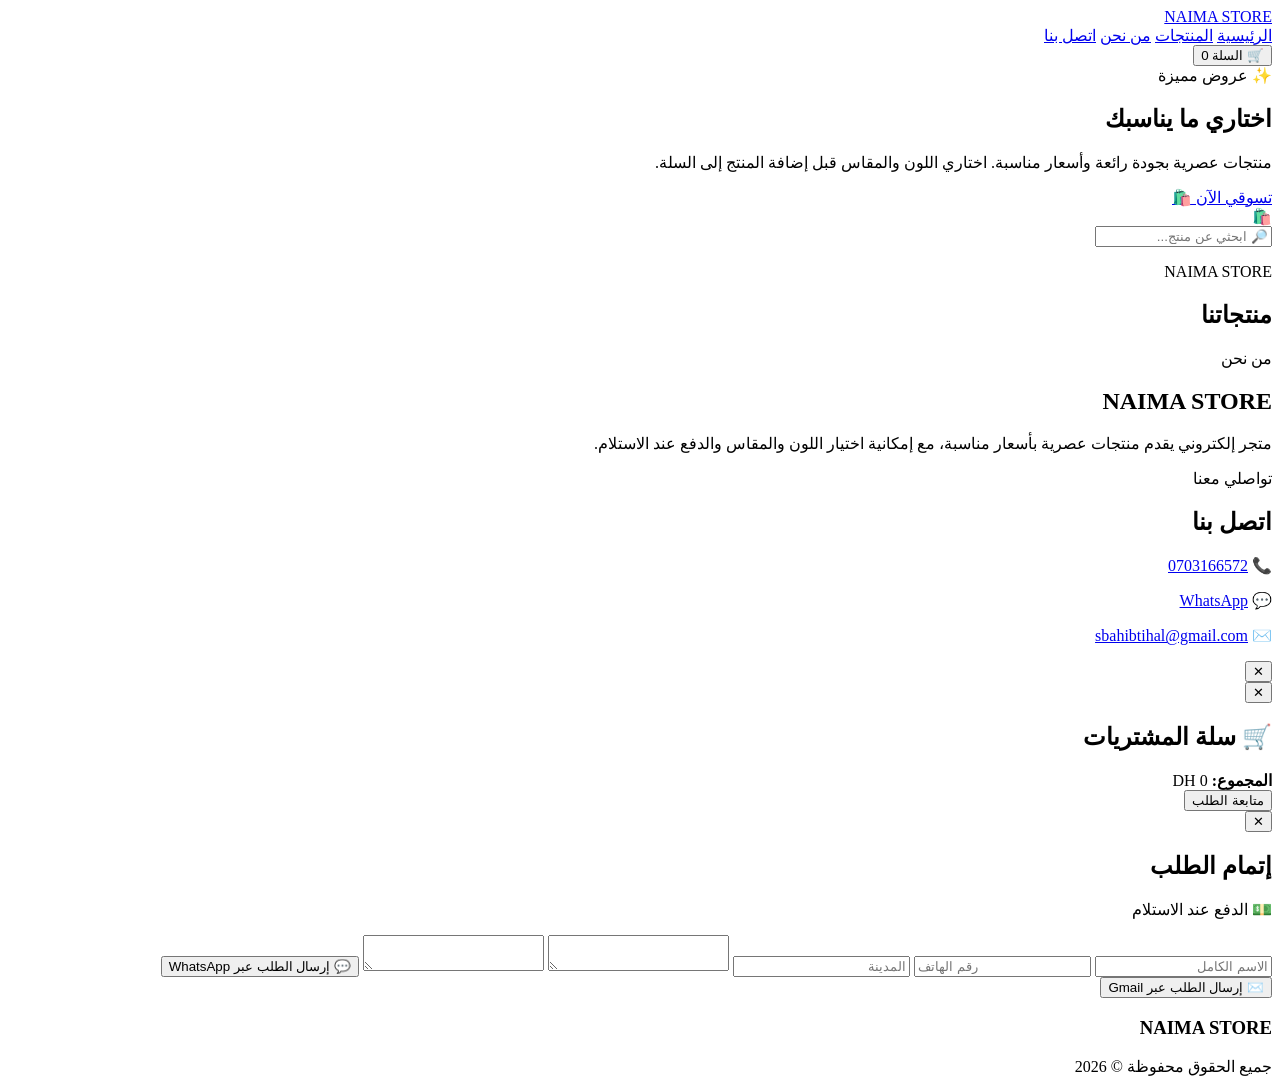
==== store/e-commerce/index.html @ 6ee85f2c "Update index.html" ====
<!DOCTYPE html>
<html lang="ar" dir="rtl">

<head>
    <meta charset="UTF-8">
    <meta name="viewport" content="width=device-width, initial-scale=1.0">

    <title>NAIMA STORE</title>

    <link rel="stylesheet" href="style.css">
</head>

<body>

<header class="header">

    <div class="container header-inner">

        <a href="#" class="logo">
            NAIMA STORE
        </a>

        <nav>
            <a href="#home">الرئيسية</a>
            <a href="#products-section">المنتجات</a>
            <a href="#about">من نحن</a>
            <a href="#contact">اتصل بنا</a>
        </nav>

        <div class="header-actions">

            <button id="cart-button" class="cart-button">
                🛒 السلة
                <span id="cart-count">0</span>
            </button>

        </div>

    </div>

</header>


<section id="home" class="hero">

    <div class="container hero-content">

        <div>

            <span class="hero-badge">
                ✨ عروض مميزة
            </span>

            <h1>
                اختاري ما يناسبك
            </h1>

            <p>
                منتجات عصرية بجودة رائعة وأسعار مناسبة.
                اختاري اللون والمقاس قبل إضافة المنتج إلى السلة.
            </p>

            <a href="#products-section" class="hero-button">
                تسوقي الآن 🛍️
            </a>

        </div>

        <div class="hero-icon">
            🛍️
        </div>

    </div>

</section>


<section class="search-section">

    <div class="container">

        <input
            type="search"
            id="search-input"
            placeholder="🔎 ابحثي عن منتج..."
        >

    </div>

</section>


<section id="products-section" class="products-section">

    <div class="container">

        <div class="section-title">

            <p>NAIMA STORE</p>

            <h2>
                منتجاتنا
            </h2>

        </div>


        <div id="categories" class="categories"></div>


        <div
            id="products-grid"
            class="products-grid">
        </div>

    </div>

</section>


<section id="about" class="about">

    <div class="container">

        <div class="section-title">

            <p>من نحن</p>

            <h2>
                NAIMA STORE
            </h2>

        </div>

        <p class="about-text">

            متجر إلكتروني يقدم منتجات عصرية
            بأسعار مناسبة، مع إمكانية اختيار
            اللون والمقاس والدفع عند الاستلام.

        </p>

    </div>

</section>


<section id="contact" class="contact">

    <div class="container">

        <div class="section-title">

            <p>تواصلي معنا</p>

            <h2>
                اتصل بنا
            </h2>

        </div>

        <div class="contact-info">

            <p>
                📞
                <a href="tel:0703166572">
                    0703166572
                </a>
            </p>

            <p>
                💬
                <a
                    href="https://wa.me/212703166572"
                    target="_blank">
                    WhatsApp
                </a>
            </p>

            <p>
                ✉️
                <a
                    href="mailto:sbahibtihal@gmail.com">
                    sbahibtihal@gmail.com
                </a>
            </p>

        </div>

    </div>

</section>


<!-- =========================
     PRODUCT MODAL
========================= -->

<div id="product-modal" class="modal">

    <div class="modal-content product-modal-content">

        <button
            id="close-product"
            class="close-button">
            ✕
        </button>

        <div id="product-details"></div>

    </div>

</div>


<!-- =========================
     CART
========================= -->

<div id="cart" class="cart">

    <div class="cart-content">

        <button
            id="close-cart"
            class="close-cart">
            ✕
        </button>

        <h2>
            🛒 سلة المشتريات
        </h2>

        <div id="cart-items"></div>

        <div class="cart-total">

            <strong>
                المجموع:
            </strong>

            <span id="cart-total">
                0 DH
            </span>

        </div>

        <button
            id="checkout"
            class="checkout">
            متابعة الطلب
        </button>

    </div>

</div>


<!-- =========================
     CHECKOUT
========================= -->

<div id="checkout-modal" class="modal">

    <div class="modal-content checkout-content">

        <button
            id="close-checkout"
            class="close-button">
            ✕
        </button>

        <h2>
            إتمام الطلب
        </h2>

        <p class="payment-text">
            💵 الدفع عند الاستلام
        </p>


        <form id="checkout-form">

            <input
                id="customer-name"
                type="text"
                placeholder="الاسم الكامل"
                required
            >

            <input
                id="customer-phone"
                type="tel"
                placeholder="رقم الهاتف"
                required
            >

            <input
                id="customer-city"
                type="text"
                placeholder="المدينة"
                required
            >

            <textarea
                id="customer-address"
                placeholder="العنوان"
                required>
            </textarea>

            <textarea
                id="customer-note"
                placeholder="ملاحظة اختيارية">
            </textarea>


            <button
                type="submit"
                class="whatsapp-button">

                💬 إرسال الطلب عبر WhatsApp

            </button>


            <button
                type="button"
                id="email-order"
                class="email-button">

                ✉️ إرسال الطلب عبر Gmail

            </button>

        </form>

    </div>

</div>


<footer>

    <div class="container">

        <h3>
            NAIMA STORE
        </h3>

        <p>
            جميع الحقوق محفوظة © 2026
        </p>

    </div>

</footer>


<script src="script.js"></script>

</body>

</html>
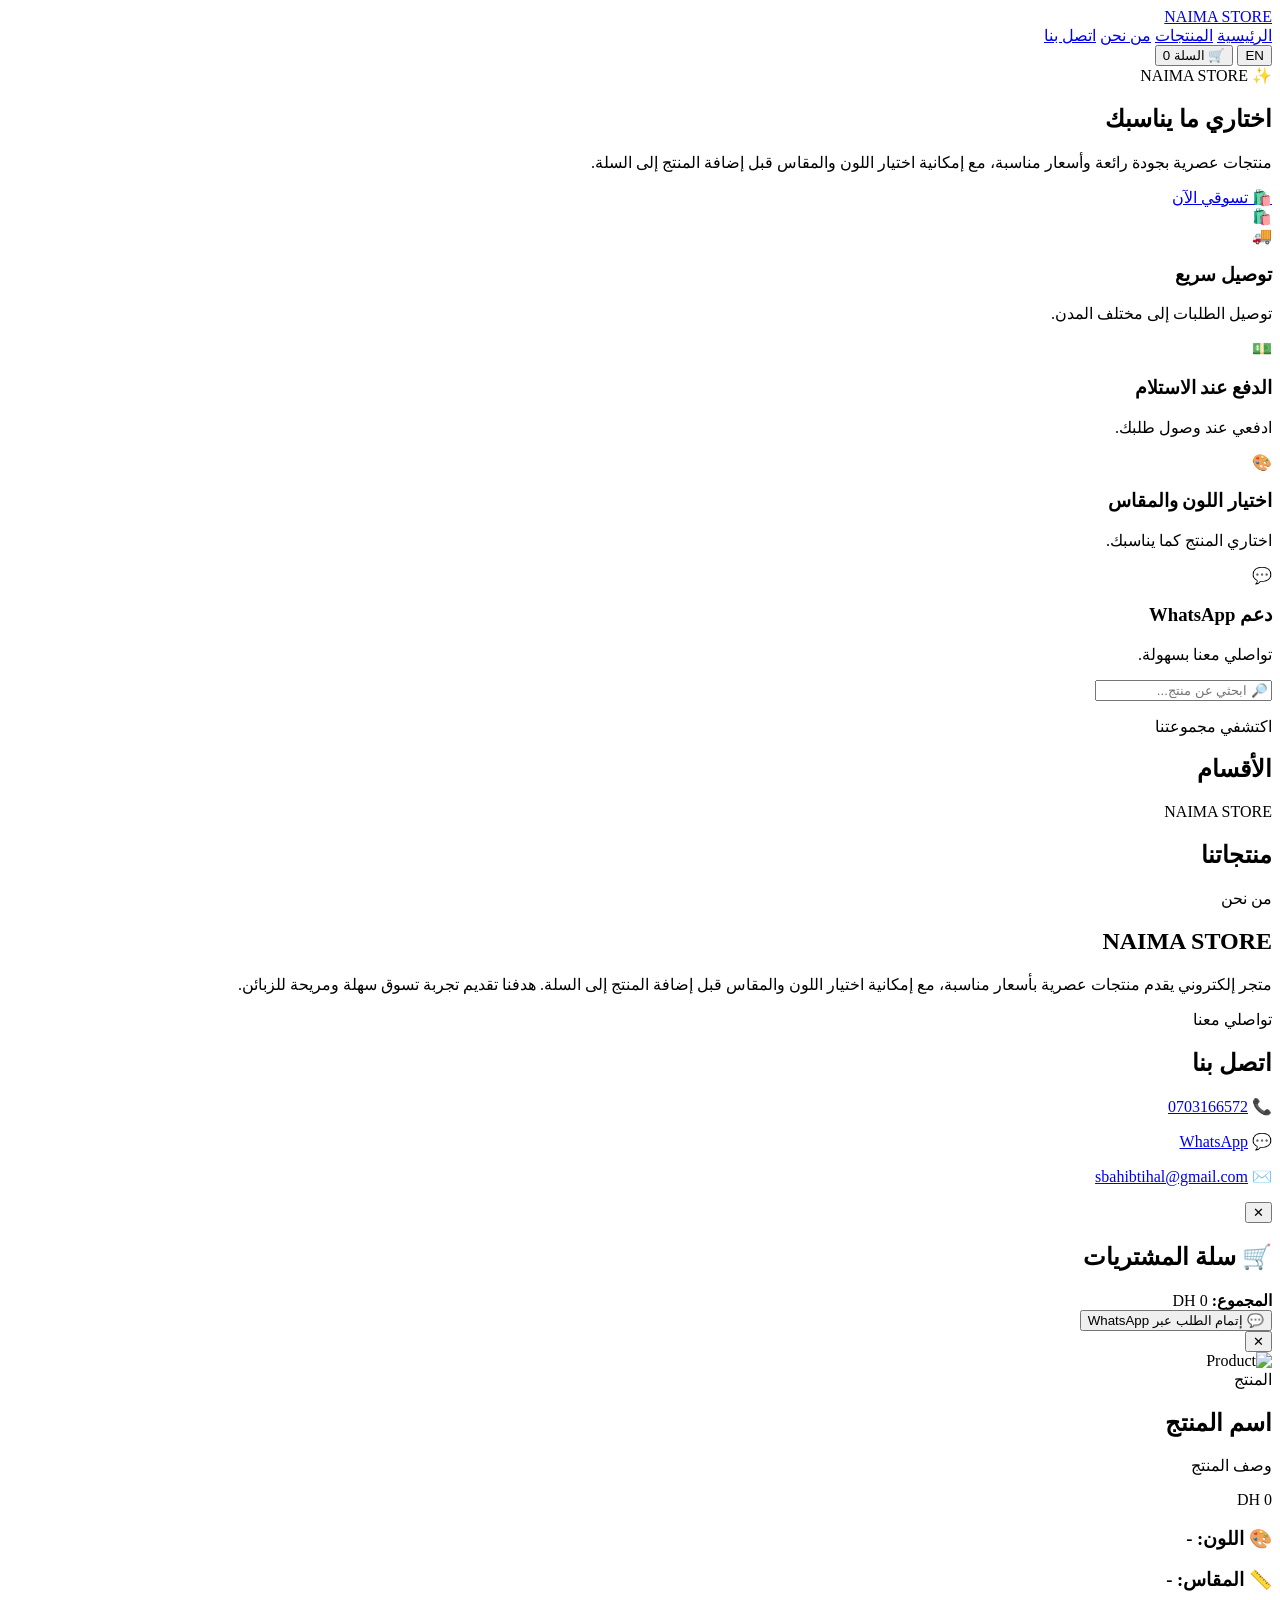
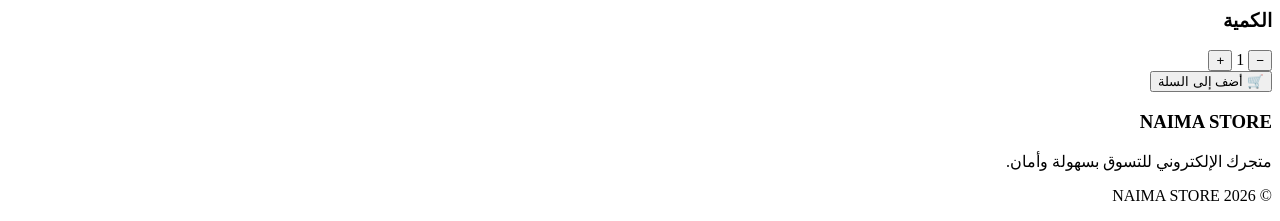
==== commit 05097a82: "Update index.html" ====
--- a/store/e-commerce/index.html
+++ b/store/e-commerce/index.html
@@ -12,26 +12,44 @@
 
 <body>
 
+<!-- ================= HEADER ================= -->
+
 <header class="header">
 
-    <div class="container header-inner">
+    <div class="container header-content">
 
         <a href="#" class="logo">
             NAIMA STORE
         </a>
 
-        <nav>
+        <nav class="nav">
+
             <a href="#home">الرئيسية</a>
+
             <a href="#products-section">المنتجات</a>
+
             <a href="#about">من نحن</a>
+
             <a href="#contact">اتصل بنا</a>
+
         </nav>
 
         <div class="header-actions">
 
+            <button id="language-toggle" class="language-btn">
+                EN
+            </button>
+
             <button id="cart-button" class="cart-button">
-                🛒 السلة
-                <span id="cart-count">0</span>
+
+                🛒
+
+                <span>السلة</span>
+
+                <span id="cart-count" class="cart-count">
+                    0
+                </span>
+
             </button>
 
         </div>
@@ -41,14 +59,16 @@
 </header>
 
 
+<!-- ================= HERO ================= -->
+
 <section id="home" class="hero">
 
     <div class="container hero-content">
 
-        <div>
-
-            <span class="hero-badge">
-                ✨ عروض مميزة
+        <div class="hero-text">
+
+            <span class="hero-small">
+                ✨ NAIMA STORE
             </span>
 
             <h1>
@@ -56,17 +76,17 @@
             </h1>
 
             <p>
-                منتجات عصرية بجودة رائعة وأسعار مناسبة.
-                اختاري اللون والمقاس قبل إضافة المنتج إلى السلة.
+                منتجات عصرية بجودة رائعة وأسعار مناسبة،
+                مع إمكانية اختيار اللون والمقاس قبل إضافة المنتج إلى السلة.
             </p>
 
             <a href="#products-section" class="hero-button">
-                تسوقي الآن 🛍️
+                🛍️ تسوقي الآن
             </a>
 
         </div>
 
-        <div class="hero-icon">
+        <div class="hero-image">
             🛍️
         </div>
 
@@ -74,6 +94,86 @@
 
 </section>
 
+
+<!-- ================= FEATURES ================= -->
+
+<section class="features">
+
+    <div class="container feature-grid">
+
+        <div class="feature">
+
+            <div class="feature-icon">
+                🚚
+            </div>
+
+            <h3>
+                توصيل سريع
+            </h3>
+
+            <p>
+                توصيل الطلبات إلى مختلف المدن.
+            </p>
+
+        </div>
+
+
+        <div class="feature">
+
+            <div class="feature-icon">
+                💵
+            </div>
+
+            <h3>
+                الدفع عند الاستلام
+            </h3>
+
+            <p>
+                ادفعي عند وصول طلبك.
+            </p>
+
+        </div>
+
+
+        <div class="feature">
+
+            <div class="feature-icon">
+                🎨
+            </div>
+
+            <h3>
+                اختيار اللون والمقاس
+            </h3>
+
+            <p>
+                اختاري المنتج كما يناسبك.
+            </p>
+
+        </div>
+
+
+        <div class="feature">
+
+            <div class="feature-icon">
+                💬
+            </div>
+
+            <h3>
+                دعم WhatsApp
+            </h3>
+
+            <p>
+                تواصلي معنا بسهولة.
+            </p>
+
+        </div>
+
+    </div>
+
+</section>
+
+
+<!-- ================= SEARCH ================= -->
 
 <section class="search-section">
 
@@ -90,13 +190,47 @@
 </section>
 
 
+<!-- ================= CATEGORIES ================= -->
+
+<section class="categories-section">
+
+    <div class="container">
+
+        <div class="section-title">
+
+            <p>
+                اكتشفي مجموعتنا
+            </p>
+
+            <h2>
+                الأقسام
+            </h2>
+
+        </div>
+
+
+        <div id="categories" class="category-grid">
+
+            <!-- JavaScript سيضيف الأقسام هنا -->
+
+        </div>
+
+    </div>
+
+</section>
+
+
+<!-- ================= PRODUCTS ================= -->
+
 <section id="products-section" class="products-section">
 
     <div class="container">
 
         <div class="section-title">
 
-            <p>NAIMA STORE</p>
+            <p>
+                NAIMA STORE
+            </p>
 
             <h2>
                 منتجاتنا
@@ -105,18 +239,18 @@
         </div>
 
 
-        <div id="categories" class="categories"></div>
-
-
-        <div
-            id="products-grid"
-            class="products-grid">
-        </div>
-
-    </div>
-
-</section>
-
+        <div id="products-grid" class="products-grid">
+
+            <!-- JavaScript سيضيف المنتجات هنا -->
+
+        </div>
+
+    </div>
+
+</section>
+
+
+<!-- ================= ABOUT ================= -->
 
 <section id="about" class="about">
 
@@ -124,7 +258,9 @@
 
         <div class="section-title">
 
-            <p>من نحن</p>
+            <p>
+                من نحن
+            </p>
 
             <h2>
                 NAIMA STORE
@@ -134,9 +270,9 @@
 
         <p class="about-text">
 
-            متجر إلكتروني يقدم منتجات عصرية
-            بأسعار مناسبة، مع إمكانية اختيار
-            اللون والمقاس والدفع عند الاستلام.
+            متجر إلكتروني يقدم منتجات عصرية بأسعار مناسبة،
+            مع إمكانية اختيار اللون والمقاس قبل إضافة المنتج إلى السلة.
+            هدفنا تقديم تجربة تسوق سهلة ومريحة للزبائن.
 
         </p>
 
@@ -145,19 +281,24 @@
 </section>
 
 
+<!-- ================= CONTACT ================= -->
+
 <section id="contact" class="contact">
 
     <div class="container">
 
         <div class="section-title">
 
-            <p>تواصلي معنا</p>
+            <p>
+                تواصلي معنا
+            </p>
 
             <h2>
                 اتصل بنا
             </h2>
 
         </div>
+
 
         <div class="contact-info">
 
@@ -168,19 +309,21 @@
                 </a>
             </p>
 
+
             <p>
                 💬
                 <a
                     href="https://wa.me/212703166572"
-                    target="_blank">
+                    target="_blank"
+                >
                     WhatsApp
                 </a>
             </p>
 
+
             <p>
                 ✉️
-                <a
-                    href="mailto:sbahibtihal@gmail.com">
+                <a href="mailto:sbahibtihal@gmail.com">
                     sbahibtihal@gmail.com
                 </a>
             </p>
@@ -192,46 +335,32 @@
 </section>
 
 
-<!-- =========================
-     PRODUCT MODAL
-========================= -->
-
-<div id="product-modal" class="modal">
-
-    <div class="modal-content product-modal-content">
+<!-- ================= CART ================= -->
+
+<div id="cart" class="cart">
+
+    <div class="cart-content">
 
         <button
-            id="close-product"
-            class="close-button">
+            id="close-cart"
+            class="close-cart"
+            type="button"
+        >
             ✕
         </button>
 
-        <div id="product-details"></div>
-
-    </div>
-
-</div>
-
-
-<!-- =========================
-     CART
-========================= -->
-
-<div id="cart" class="cart">
-
-    <div class="cart-content">
-
-        <button
-            id="close-cart"
-            class="close-cart">
-            ✕
-        </button>
 
         <h2>
             🛒 سلة المشتريات
         </h2>
 
-        <div id="cart-items"></div>
+
+        <div id="cart-items">
+
+            <!-- المنتجات ستظهر هنا -->
+
+        </div>
+
 
         <div class="cart-total">
 
@@ -245,10 +374,13 @@
 
         </div>
 
+
         <button
             id="checkout"
-            class="checkout">
-            متابعة الطلب
+            class="checkout"
+            type="button"
+        >
+            💬 إتمام الطلب عبر WhatsApp
         </button>
 
     </div>
@@ -256,88 +388,169 @@
 </div>
 
 
-<!-- =========================
-     CHECKOUT
-========================= -->
-
-<div id="checkout-modal" class="modal">
-
-    <div class="modal-content checkout-content">
+<!-- ================= PRODUCT MODAL ================= -->
+
+<div id="product-modal" class="product-modal">
+
+    <div class="product-modal-content">
 
         <button
-            id="close-checkout"
-            class="close-button">
+            id="close-product-modal"
+            class="close-product-modal"
+            type="button"
+        >
             ✕
         </button>
 
-        <h2>
-            إتمام الطلب
-        </h2>
-
-        <p class="payment-text">
-            💵 الدفع عند الاستلام
-        </p>
-
-
-        <form id="checkout-form">
-
-            <input
-                id="customer-name"
-                type="text"
-                placeholder="الاسم الكامل"
-                required
-            >
-
-            <input
-                id="customer-phone"
-                type="tel"
-                placeholder="رقم الهاتف"
-                required
-            >
-
-            <input
-                id="customer-city"
-                type="text"
-                placeholder="المدينة"
-                required
-            >
-
-            <textarea
-                id="customer-address"
-                placeholder="العنوان"
-                required>
-            </textarea>
-
-            <textarea
-                id="customer-note"
-                placeholder="ملاحظة اختيارية">
-            </textarea>
-
-
-            <button
-                type="submit"
-                class="whatsapp-button">
-
-                💬 إرسال الطلب عبر WhatsApp
-
-            </button>
-
-
-            <button
-                type="button"
-                id="email-order"
-                class="email-button">
-
-                ✉️ إرسال الطلب عبر Gmail
-
-            </button>
-
-        </form>
+
+        <div class="product-detail">
+
+            <div class="product-detail-image">
+
+                <img
+                    id="modal-product-image"
+                    src=""
+                    alt="Product"
+                >
+
+            </div>
+
+
+            <div class="product-detail-info">
+
+                <span
+                    id="modal-product-category"
+                    class="product-badge"
+                >
+                    المنتج
+                </span>
+
+
+                <h2 id="modal-product-name">
+                    اسم المنتج
+                </h2>
+
+
+                <p id="modal-product-description">
+                    وصف المنتج
+                </p>
+
+
+                <div
+                    id="modal-product-price"
+                    class="modal-price"
+                >
+                    0 DH
+                </div>
+
+
+                <!-- COLOR -->
+
+                <div
+                    id="color-section"
+                    class="option-section"
+                >
+
+                    <h3>
+                        🎨 اللون:
+                        <span id="selected-color">
+                            -
+                        </span>
+                    </h3>
+
+
+                    <div
+                        id="color-options"
+                        class="option-buttons"
+                    >
+
+                        <!-- الألوان هنا -->
+
+                    </div>
+
+                </div>
+
+
+                <!-- SIZE -->
+
+                <div
+                    id="size-section"
+                    class="option-section"
+                >
+
+                    <h3>
+                        📏 المقاس:
+                        <span id="selected-size">
+                            -
+                        </span>
+                    </h3>
+
+
+                    <div
+                        id="size-options"
+                        class="option-buttons"
+                    >
+
+                        <!-- المقاسات هنا -->
+
+                    </div>
+
+                </div>
+
+
+                <!-- QUANTITY -->
+
+                <div class="quantity-section">
+
+                    <h3>
+                        الكمية
+                    </h3>
+
+                    <div class="quantity-control">
+
+                        <button
+                            id="quantity-minus"
+                            type="button"
+                        >
+                            −
+                        </button>
+
+
+                        <span id="product-quantity">
+                            1
+                        </span>
+
+
+                        <button
+                            id="quantity-plus"
+                            type="button"
+                        >
+                            +
+                        </button>
+
+                    </div>
+
+                </div>
+
+
+                <button
+                    id="modal-add-cart"
+                    class="modal-add-cart"
+                    type="button"
+                >
+                    🛒 أضف إلى السلة
+                </button>
+
+            </div>
+
+        </div>
 
     </div>
 
 </div>
 
+
+<!-- ================= FOOTER ================= -->
 
 <footer>
 
@@ -348,14 +561,20 @@
         </h3>
 
         <p>
-            جميع الحقوق محفوظة © 2026
+            متجرك الإلكتروني للتسوق بسهولة وأمان.
         </p>
 
+        <p class="copyright">
+            © 2026 NAIMA STORE
+        </p>
+
     </div>
 
 </footer>
 
 
+<!-- ================= JAVASCRIPT ================= -->
+
 <script src="script.js"></script>
 
 </body>
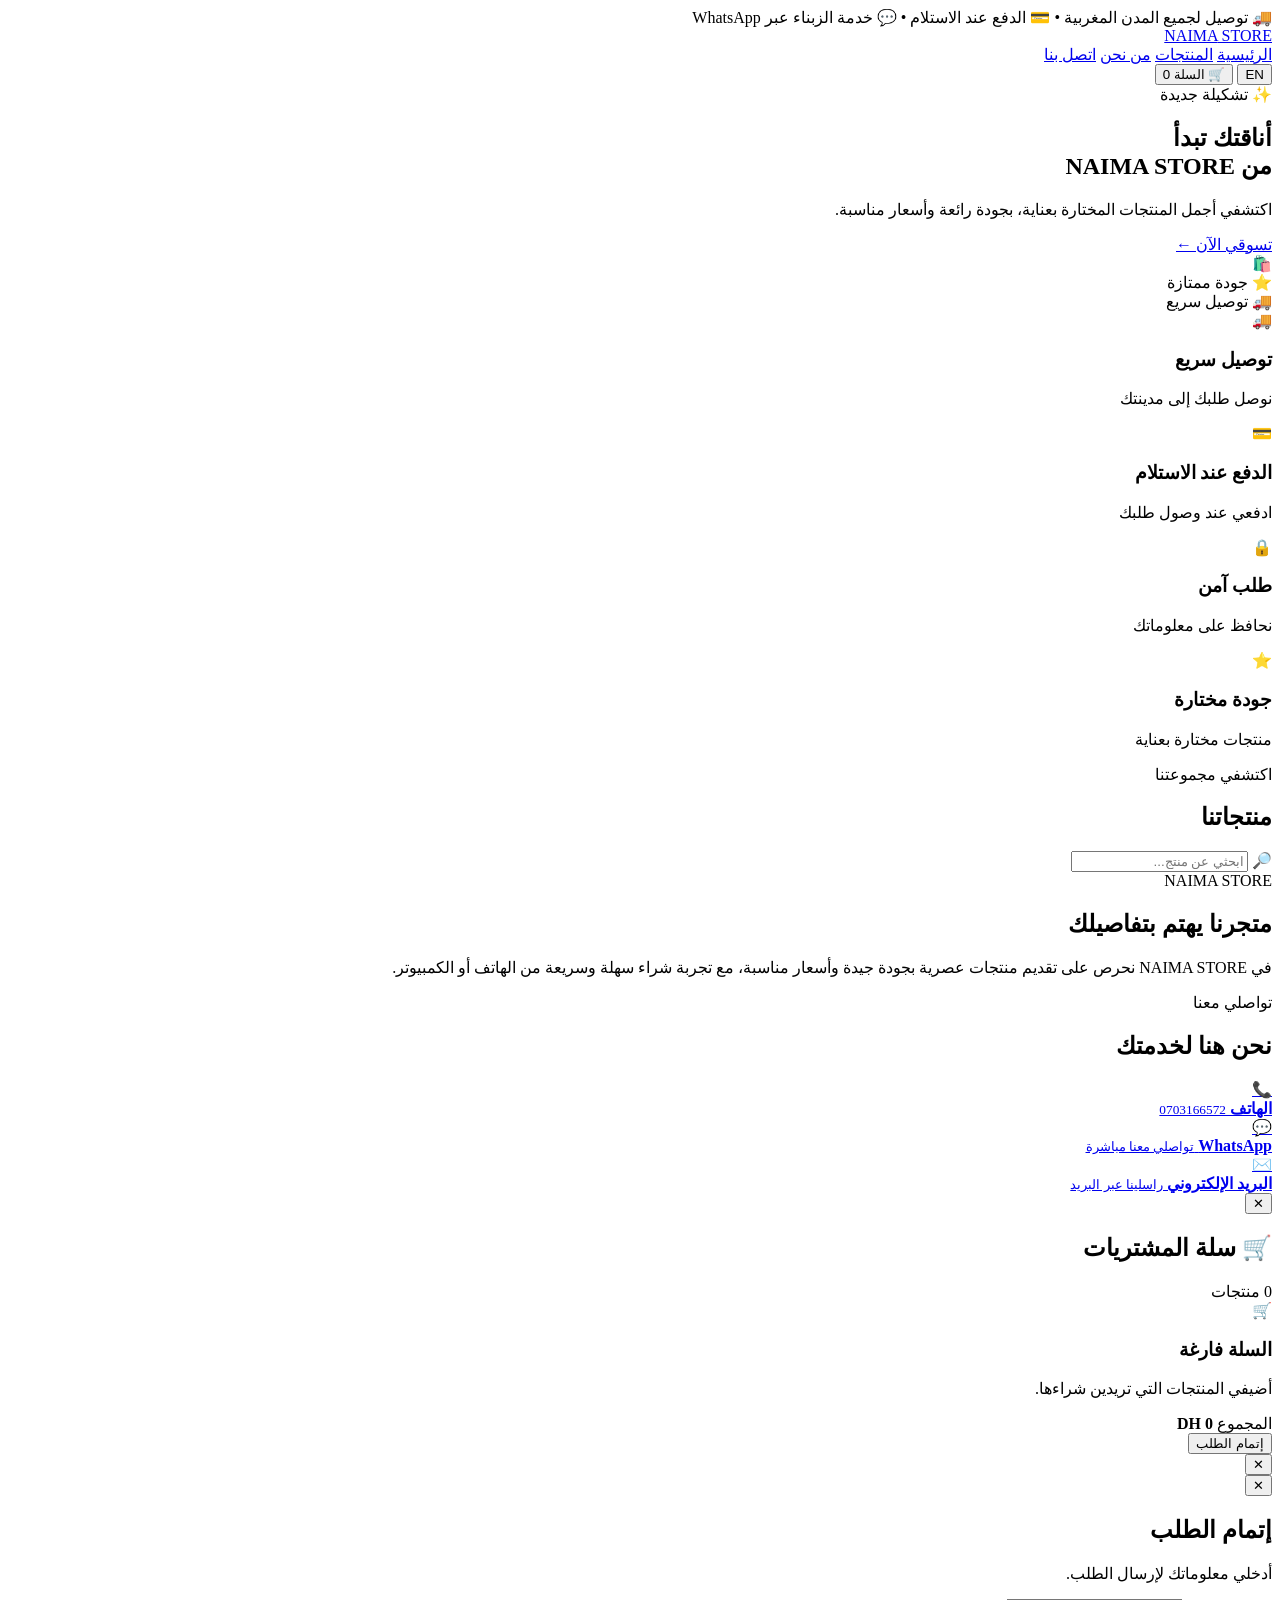
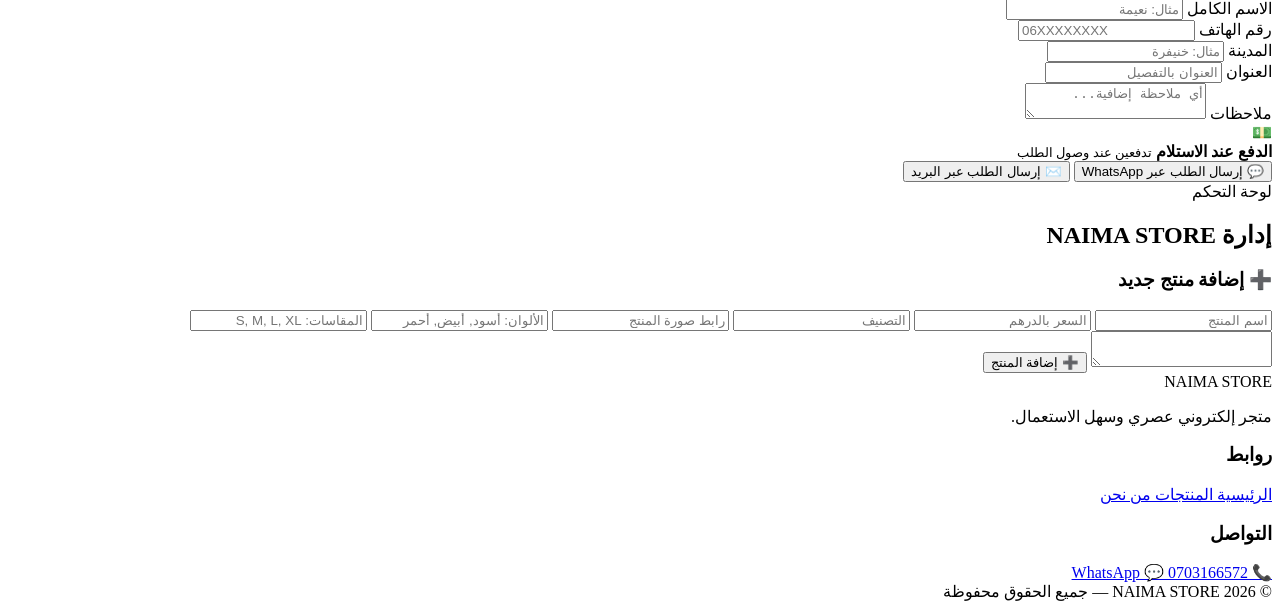
==== commit e798fddf: "Update index.html" ====
--- a/store/e-commerce/index.html
+++ b/store/e-commerce/index.html
@@ -1,17 +1,27 @@
 <!DOCTYPE html>
 <html lang="ar" dir="rtl">
-
 <head>
     <meta charset="UTF-8">
     <meta name="viewport" content="width=device-width, initial-scale=1.0">
 
-    <title>NAIMA STORE</title>
+    <title>NAIMA STORE | متجر نعيمة</title>
 
     <link rel="stylesheet" href="style.css">
 </head>
 
 <body>
 
+<!-- ================= TOP BAR ================= -->
+
+<div class="top-bar">
+    🚚 توصيل لجميع المدن المغربية
+    <span>•</span>
+    💳 الدفع عند الاستلام
+    <span>•</span>
+    💬 خدمة الزبناء عبر WhatsApp
+</div>
+
+
 <!-- ================= HEADER ================= -->
 
 <header class="header">
@@ -19,36 +29,35 @@
     <div class="container header-content">
 
         <a href="#" class="logo">
-            NAIMA STORE
+            <span>NAIMA</span> STORE
         </a>
 
-        <nav class="nav">
+        <nav class="main-nav">
 
             <a href="#home">الرئيسية</a>
-
-            <a href="#products-section">المنتجات</a>
-
+            <a href="#products">المنتجات</a>
             <a href="#about">من نحن</a>
-
             <a href="#contact">اتصل بنا</a>
 
         </nav>
 
         <div class="header-actions">
 
-            <button id="language-toggle" class="language-btn">
+            <button
+                type="button"
+                class="language-btn"
+                id="languageBtn">
                 EN
             </button>
 
-            <button id="cart-button" class="cart-button">
-
-                🛒
-
-                <span>السلة</span>
-
-                <span id="cart-count" class="cart-count">
-                    0
-                </span>
+            <button
+                type="button"
+                class="cart-btn"
+                id="cartBtn">
+
+                🛒 السلة
+
+                <span id="cartCount">0</span>
 
             </button>
 
@@ -61,33 +70,56 @@
 
 <!-- ================= HERO ================= -->
 
-<section id="home" class="hero">
+<section class="hero" id="home">
 
     <div class="container hero-content">
 
         <div class="hero-text">
 
-            <span class="hero-small">
-                ✨ NAIMA STORE
+            <span class="hero-badge">
+                ✨ تشكيلة جديدة
             </span>
 
             <h1>
-                اختاري ما يناسبك
+                أناقتك تبدأ<br>
+                من <strong>NAIMA STORE</strong>
             </h1>
 
             <p>
-                منتجات عصرية بجودة رائعة وأسعار مناسبة،
-                مع إمكانية اختيار اللون والمقاس قبل إضافة المنتج إلى السلة.
+                اكتشفي أجمل المنتجات المختارة بعناية،
+                بجودة رائعة وأسعار مناسبة.
             </p>
 
-            <a href="#products-section" class="hero-button">
-                🛍️ تسوقي الآن
-            </a>
-
-        </div>
-
-        <div class="hero-image">
-            🛍️
+            <a
+                href="#products"
+                class="hero-btn">
+
+                تسوقي الآن
+                <span>←</span>
+
+            </a>
+
+        </div>
+
+
+        <div class="hero-visual">
+
+            <div class="hero-circle">
+
+                <div class="hero-bag">
+                    🛍️
+                </div>
+
+            </div>
+
+            <div class="floating-card card-one">
+                ⭐ جودة ممتازة
+            </div>
+
+            <div class="floating-card card-two">
+                🚚 توصيل سريع
+            </div>
+
         </div>
 
     </div>
@@ -99,7 +131,7 @@
 
 <section class="features">
 
-    <div class="container feature-grid">
+    <div class="container features-grid">
 
         <div class="feature">
 
@@ -107,476 +139,621 @@
                 🚚
             </div>
 
+            <div>
+                <h3>توصيل سريع</h3>
+                <p>نوصل طلبك إلى مدينتك</p>
+            </div>
+
+        </div>
+
+
+        <div class="feature">
+
+            <div class="feature-icon">
+                💳
+            </div>
+
+            <div>
+                <h3>الدفع عند الاستلام</h3>
+                <p>ادفعي عند وصول طلبك</p>
+            </div>
+
+        </div>
+
+
+        <div class="feature">
+
+            <div class="feature-icon">
+                🔒
+            </div>
+
+            <div>
+                <h3>طلب آمن</h3>
+                <p>نحافظ على معلوماتك</p>
+            </div>
+
+        </div>
+
+
+        <div class="feature">
+
+            <div class="feature-icon">
+                ⭐
+            </div>
+
+            <div>
+                <h3>جودة مختارة</h3>
+                <p>منتجات مختارة بعناية</p>
+            </div>
+
+        </div>
+
+    </div>
+
+</section>
+
+
+<!-- ================= PRODUCTS ================= -->
+
+<section class="products-section" id="products">
+
+    <div class="container">
+
+        <div class="section-heading">
+
+            <div>
+
+                <span>
+                    اكتشفي مجموعتنا
+                </span>
+
+                <h2>
+                    منتجاتنا
+                </h2>
+
+            </div>
+
+            <div class="search-box">
+
+                <span>🔎</span>
+
+                <input
+                    type="search"
+                    id="searchInput"
+                    placeholder="ابحثي عن منتج...">
+
+            </div>
+
+        </div>
+
+
+        <!-- CATEGORIES -->
+
+        <div
+            class="categories"
+            id="categories">
+
+        </div>
+
+
+        <!-- PRODUCTS -->
+
+        <div
+            class="products-grid"
+            id="productsGrid">
+
+        </div>
+
+    </div>
+
+</section>
+
+
+<!-- ================= ABOUT ================= -->
+
+<section class="about" id="about">
+
+    <div class="container">
+
+        <span class="section-label">
+            NAIMA STORE
+        </span>
+
+        <h2>
+            متجرنا يهتم بتفاصيلك
+        </h2>
+
+        <p>
+            في NAIMA STORE نحرص على تقديم منتجات عصرية
+            بجودة جيدة وأسعار مناسبة، مع تجربة شراء سهلة
+            وسريعة من الهاتف أو الكمبيوتر.
+        </p>
+
+    </div>
+
+</section>
+
+
+<!-- ================= CONTACT ================= -->
+
+<section class="contact" id="contact">
+
+    <div class="container">
+
+        <span class="section-label">
+            تواصلي معنا
+        </span>
+
+        <h2>
+            نحن هنا لخدمتك
+        </h2>
+
+        <div class="contact-grid">
+
+            <a
+                href="tel:0703166572"
+                class="contact-card">
+
+                <span>📞</span>
+
+                <div>
+                    <strong>الهاتف</strong>
+                    <small>0703166572</small>
+                </div>
+
+            </a>
+
+
+            <a
+                href="https://wa.me/212703166572"
+                target="_blank"
+                class="contact-card">
+
+                <span>💬</span>
+
+                <div>
+                    <strong>WhatsApp</strong>
+                    <small>تواصلي معنا مباشرة</small>
+                </div>
+
+            </a>
+
+
+            <a
+                href="mailto:sbahibtihal@gmail.com"
+                class="contact-card">
+
+                <span>✉️</span>
+
+                <div>
+                    <strong>البريد الإلكتروني</strong>
+                    <small>راسلينا عبر البريد</small>
+                </div>
+
+            </a>
+
+        </div>
+
+    </div>
+
+</section>
+
+
+<!-- ================= CART ================= -->
+
+<div
+    class="modal-overlay"
+    id="cartModal">
+
+    <div class="cart-modal">
+
+        <button
+            type="button"
+            class="modal-close"
+            id="closeCart">
+
+            ✕
+
+        </button>
+
+        <div class="modal-title">
+
+            <h2>🛒 سلة المشتريات</h2>
+
+            <span id="cartItemsCount">
+                0 منتجات
+            </span>
+
+        </div>
+
+
+        <div
+            id="cartItems"
+            class="cart-items">
+
+        </div>
+
+
+        <div
+            id="cartEmpty"
+            class="cart-empty">
+
+            <div>🛒</div>
+
+            <h3>السلة فارغة</h3>
+
+            <p>
+                أضيفي المنتجات التي تريدين شراءها.
+            </p>
+
+        </div>
+
+
+        <div
+            class="cart-footer"
+            id="cartFooter">
+
+            <div class="cart-total">
+
+                <span>المجموع</span>
+
+                <strong id="cartTotal">
+                    0 DH
+                </strong>
+
+            </div>
+
+            <button
+                type="button"
+                class="checkout-btn"
+                id="checkoutBtn">
+
+                إتمام الطلب
+
+            </button>
+
+        </div>
+
+    </div>
+
+</div>
+
+
+<!-- ================= PRODUCT DETAILS ================= -->
+
+<div
+    class="modal-overlay"
+    id="productModal">
+
+    <div class="product-modal">
+
+        <button
+            type="button"
+            class="modal-close"
+            id="closeProduct">
+
+            ✕
+
+        </button>
+
+        <div id="productDetails">
+
+        </div>
+
+    </div>
+
+</div>
+
+
+<!-- ================= CHECKOUT ================= -->
+
+<div
+    class="modal-overlay"
+    id="checkoutModal">
+
+    <div class="checkout-modal">
+
+        <button
+            type="button"
+            class="modal-close"
+            id="closeCheckout">
+
+            ✕
+
+        </button>
+
+        <h2>
+            إتمام الطلب
+        </h2>
+
+        <p class="checkout-subtitle">
+            أدخلي معلوماتك لإرسال الطلب.
+        </p>
+
+
+        <form id="checkoutForm">
+
+            <div class="form-row">
+
+                <div class="form-group">
+
+                    <label>
+                        الاسم الكامل
+                    </label>
+
+                    <input
+                        type="text"
+                        id="customerName"
+                        required
+                        placeholder="مثال: نعيمة">
+
+                </div>
+
+
+                <div class="form-group">
+
+                    <label>
+                        رقم الهاتف
+                    </label>
+
+                    <input
+                        type="tel"
+                        id="customerPhone"
+                        required
+                        placeholder="06XXXXXXXX">
+
+                </div>
+
+            </div>
+
+
+            <div class="form-row">
+
+                <div class="form-group">
+
+                    <label>
+                        المدينة
+                    </label>
+
+                    <input
+                        type="text"
+                        id="customerCity"
+                        required
+                        placeholder="مثال: خنيفرة">
+
+                </div>
+
+
+                <div class="form-group">
+
+                    <label>
+                        العنوان
+                    </label>
+
+                    <input
+                        type="text"
+                        id="customerAddress"
+                        required
+                        placeholder="العنوان بالتفصيل">
+
+                </div>
+
+            </div>
+
+
+            <div class="form-group">
+
+                <label>
+                    ملاحظات
+                </label>
+
+                <textarea
+                    id="customerNote"
+                    placeholder="أي ملاحظة إضافية..."></textarea>
+
+            </div>
+
+
+            <div class="payment-box">
+
+                <span>💵</span>
+
+                <div>
+
+                    <strong>
+                        الدفع عند الاستلام
+                    </strong>
+
+                    <small>
+                        تدفعين عند وصول الطلب
+                    </small>
+
+                </div>
+
+            </div>
+
+
+            <button
+                type="submit"
+                class="whatsapp-order-btn">
+
+                💬 إرسال الطلب عبر WhatsApp
+
+            </button>
+
+            <button
+                type="button"
+                class="email-order-btn"
+                id="emailOrderBtn">
+
+                ✉️ إرسال الطلب عبر البريد
+
+            </button>
+
+        </form>
+
+    </div>
+
+</div>
+
+
+<!-- ================= ADMIN ================= -->
+
+<section
+    class="admin-section"
+    id="admin">
+
+    <div class="container">
+
+        <div class="admin-header">
+
+            <div>
+
+                <span>
+                    لوحة التحكم
+                </span>
+
+                <h2>
+                    إدارة NAIMA STORE
+                </h2>
+
+            </div>
+
+        </div>
+
+
+        <div class="admin-card">
+
             <h3>
-                توصيل سريع
+                ➕ إضافة منتج جديد
             </h3>
 
+            <div class="admin-grid">
+
+                <input
+                    id="adminName"
+                    placeholder="اسم المنتج">
+
+                <input
+                    id="adminPrice"
+                    type="number"
+                    placeholder="السعر بالدرهم">
+
+                <input
+                    id="adminCategory"
+                    placeholder="التصنيف">
+
+                <input
+                    id="adminImage"
+                    placeholder="رابط صورة المنتج">
+
+                <input
+                    id="adminColors"
+                    placeholder="الألوان: أسود, أبيض, أحمر">
+
+                <input
+                    id="adminSizes"
+                    placeholder="المقاسات: S, M, L, XL">
+
+            </div>
+
+
+            <textarea
+                id="adminDescription"
+                placeholder="وصف المنتج">
+
+            </textarea>
+
+
+            <button
+                type="button"
+                class="admin-add-btn"
+                id="adminAddBtn">
+
+                ➕ إضافة المنتج
+
+            </button>
+
+        </div>
+
+    </div>
+
+</section>
+
+
+<!-- ================= FOOTER ================= -->
+
+<footer>
+
+    <div class="container footer-content">
+
+        <div>
+
+            <div class="footer-logo">
+                NAIMA STORE
+            </div>
+
             <p>
-                توصيل الطلبات إلى مختلف المدن.
+                متجر إلكتروني عصري وسهل الاستعمال.
             </p>
 
         </div>
 
 
-        <div class="feature">
-
-            <div class="feature-icon">
-                💵
-            </div>
+        <div>
 
             <h3>
-                الدفع عند الاستلام
+                روابط
             </h3>
 
-            <p>
-                ادفعي عند وصول طلبك.
-            </p>
-
-        </div>
-
-
-        <div class="feature">
-
-            <div class="feature-icon">
-                🎨
-            </div>
+            <a href="#home">
+                الرئيسية
+            </a>
+
+            <a href="#products">
+                المنتجات
+            </a>
+
+            <a href="#about">
+                من نحن
+            </a>
+
+        </div>
+
+
+        <div>
 
             <h3>
-                اختيار اللون والمقاس
+                التواصل
             </h3>
 
-            <p>
-                اختاري المنتج كما يناسبك.
-            </p>
-
-        </div>
-
-
-        <div class="feature">
-
-            <div class="feature-icon">
-                💬
-            </div>
-
-            <h3>
-                دعم WhatsApp
-            </h3>
-
-            <p>
-                تواصلي معنا بسهولة.
-            </p>
-
-        </div>
-
-    </div>
-
-</section>
-
-
-<!-- ================= SEARCH ================= -->
-
-<section class="search-section">
-
-    <div class="container">
-
-        <input
-            type="search"
-            id="search-input"
-            placeholder="🔎 ابحثي عن منتج..."
-        >
-
-    </div>
-
-</section>
-
-
-<!-- ================= CATEGORIES ================= -->
-
-<section class="categories-section">
-
-    <div class="container">
-
-        <div class="section-title">
-
-            <p>
-                اكتشفي مجموعتنا
-            </p>
-
-            <h2>
-                الأقسام
-            </h2>
-
-        </div>
-
-
-        <div id="categories" class="category-grid">
-
-            <!-- JavaScript سيضيف الأقسام هنا -->
-
-        </div>
-
-    </div>
-
-</section>
-
-
-<!-- ================= PRODUCTS ================= -->
-
-<section id="products-section" class="products-section">
-
-    <div class="container">
-
-        <div class="section-title">
-
-            <p>
-                NAIMA STORE
-            </p>
-
-            <h2>
-                منتجاتنا
-            </h2>
-
-        </div>
-
-
-        <div id="products-grid" class="products-grid">
-
-            <!-- JavaScript سيضيف المنتجات هنا -->
-
-        </div>
-
-    </div>
-
-</section>
-
-
-<!-- ================= ABOUT ================= -->
-
-<section id="about" class="about">
-
-    <div class="container">
-
-        <div class="section-title">
-
-            <p>
-                من نحن
-            </p>
-
-            <h2>
-                NAIMA STORE
-            </h2>
-
-        </div>
-
-        <p class="about-text">
-
-            متجر إلكتروني يقدم منتجات عصرية بأسعار مناسبة،
-            مع إمكانية اختيار اللون والمقاس قبل إضافة المنتج إلى السلة.
-            هدفنا تقديم تجربة تسوق سهلة ومريحة للزبائن.
-
-        </p>
-
-    </div>
-
-</section>
-
-
-<!-- ================= CONTACT ================= -->
-
-<section id="contact" class="contact">
-
-    <div class="container">
-
-        <div class="section-title">
-
-            <p>
-                تواصلي معنا
-            </p>
-
-            <h2>
-                اتصل بنا
-            </h2>
-
-        </div>
-
-
-        <div class="contact-info">
-
-            <p>
-                📞
-                <a href="tel:0703166572">
-                    0703166572
-                </a>
-            </p>
-
-
-            <p>
-                💬
-                <a
-                    href="https://wa.me/212703166572"
-                    target="_blank"
-                >
-                    WhatsApp
-                </a>
-            </p>
-
-
-            <p>
-                ✉️
-                <a href="mailto:sbahibtihal@gmail.com">
-                    sbahibtihal@gmail.com
-                </a>
-            </p>
-
-        </div>
-
-    </div>
-
-</section>
-
-
-<!-- ================= CART ================= -->
-
-<div id="cart" class="cart">
-
-    <div class="cart-content">
-
-        <button
-            id="close-cart"
-            class="close-cart"
-            type="button"
-        >
-            ✕
-        </button>
-
-
-        <h2>
-            🛒 سلة المشتريات
-        </h2>
-
-
-        <div id="cart-items">
-
-            <!-- المنتجات ستظهر هنا -->
-
-        </div>
-
-
-        <div class="cart-total">
-
-            <strong>
-                المجموع:
-            </strong>
-
-            <span id="cart-total">
-                0 DH
-            </span>
-
-        </div>
-
-
-        <button
-            id="checkout"
-            class="checkout"
-            type="button"
-        >
-            💬 إتمام الطلب عبر WhatsApp
-        </button>
-
-    </div>
-
-</div>
-
-
-<!-- ================= PRODUCT MODAL ================= -->
-
-<div id="product-modal" class="product-modal">
-
-    <div class="product-modal-content">
-
-        <button
-            id="close-product-modal"
-            class="close-product-modal"
-            type="button"
-        >
-            ✕
-        </button>
-
-
-        <div class="product-detail">
-
-            <div class="product-detail-image">
-
-                <img
-                    id="modal-product-image"
-                    src=""
-                    alt="Product"
-                >
-
-            </div>
-
-
-            <div class="product-detail-info">
-
-                <span
-                    id="modal-product-category"
-                    class="product-badge"
-                >
-                    المنتج
-                </span>
-
-
-                <h2 id="modal-product-name">
-                    اسم المنتج
-                </h2>
-
-
-                <p id="modal-product-description">
-                    وصف المنتج
-                </p>
-
-
-                <div
-                    id="modal-product-price"
-                    class="modal-price"
-                >
-                    0 DH
-                </div>
-
-
-                <!-- COLOR -->
-
-                <div
-                    id="color-section"
-                    class="option-section"
-                >
-
-                    <h3>
-                        🎨 اللون:
-                        <span id="selected-color">
-                            -
-                        </span>
-                    </h3>
-
-
-                    <div
-                        id="color-options"
-                        class="option-buttons"
-                    >
-
-                        <!-- الألوان هنا -->
-
-                    </div>
-
-                </div>
-
-
-                <!-- SIZE -->
-
-                <div
-                    id="size-section"
-                    class="option-section"
-                >
-
-                    <h3>
-                        📏 المقاس:
-                        <span id="selected-size">
-                            -
-                        </span>
-                    </h3>
-
-
-                    <div
-                        id="size-options"
-                        class="option-buttons"
-                    >
-
-                        <!-- المقاسات هنا -->
-
-                    </div>
-
-                </div>
-
-
-                <!-- QUANTITY -->
-
-                <div class="quantity-section">
-
-                    <h3>
-                        الكمية
-                    </h3>
-
-                    <div class="quantity-control">
-
-                        <button
-                            id="quantity-minus"
-                            type="button"
-                        >
-                            −
-                        </button>
-
-
-                        <span id="product-quantity">
-                            1
-                        </span>
-
-
-                        <button
-                            id="quantity-plus"
-                            type="button"
-                        >
-                            +
-                        </button>
-
-                    </div>
-
-                </div>
-
-
-                <button
-                    id="modal-add-cart"
-                    class="modal-add-cart"
-                    type="button"
-                >
-                    🛒 أضف إلى السلة
-                </button>
-
-            </div>
-
-        </div>
-
-    </div>
-
-</div>
-
-
-<!-- ================= FOOTER ================= -->
-
-<footer>
-
-    <div class="container">
-
-        <h3>
-            NAIMA STORE
-        </h3>
-
-        <p>
-            متجرك الإلكتروني للتسوق بسهولة وأمان.
-        </p>
-
-        <p class="copyright">
-            © 2026 NAIMA STORE
-        </p>
+            <a href="tel:0703166572">
+                📞 0703166572
+            </a>
+
+            <a
+                href="https://wa.me/212703166572"
+                target="_blank">
+
+                💬 WhatsApp
+
+            </a>
+
+        </div>
+
+    </div>
+
+
+    <div class="copyright">
+
+        © 2026 NAIMA STORE — جميع الحقوق محفوظة
 
     </div>
 
 </footer>
 
 
-<!-- ================= JAVASCRIPT ================= -->
-
 <script src="script.js"></script>
 
 </body>
-
 </html>
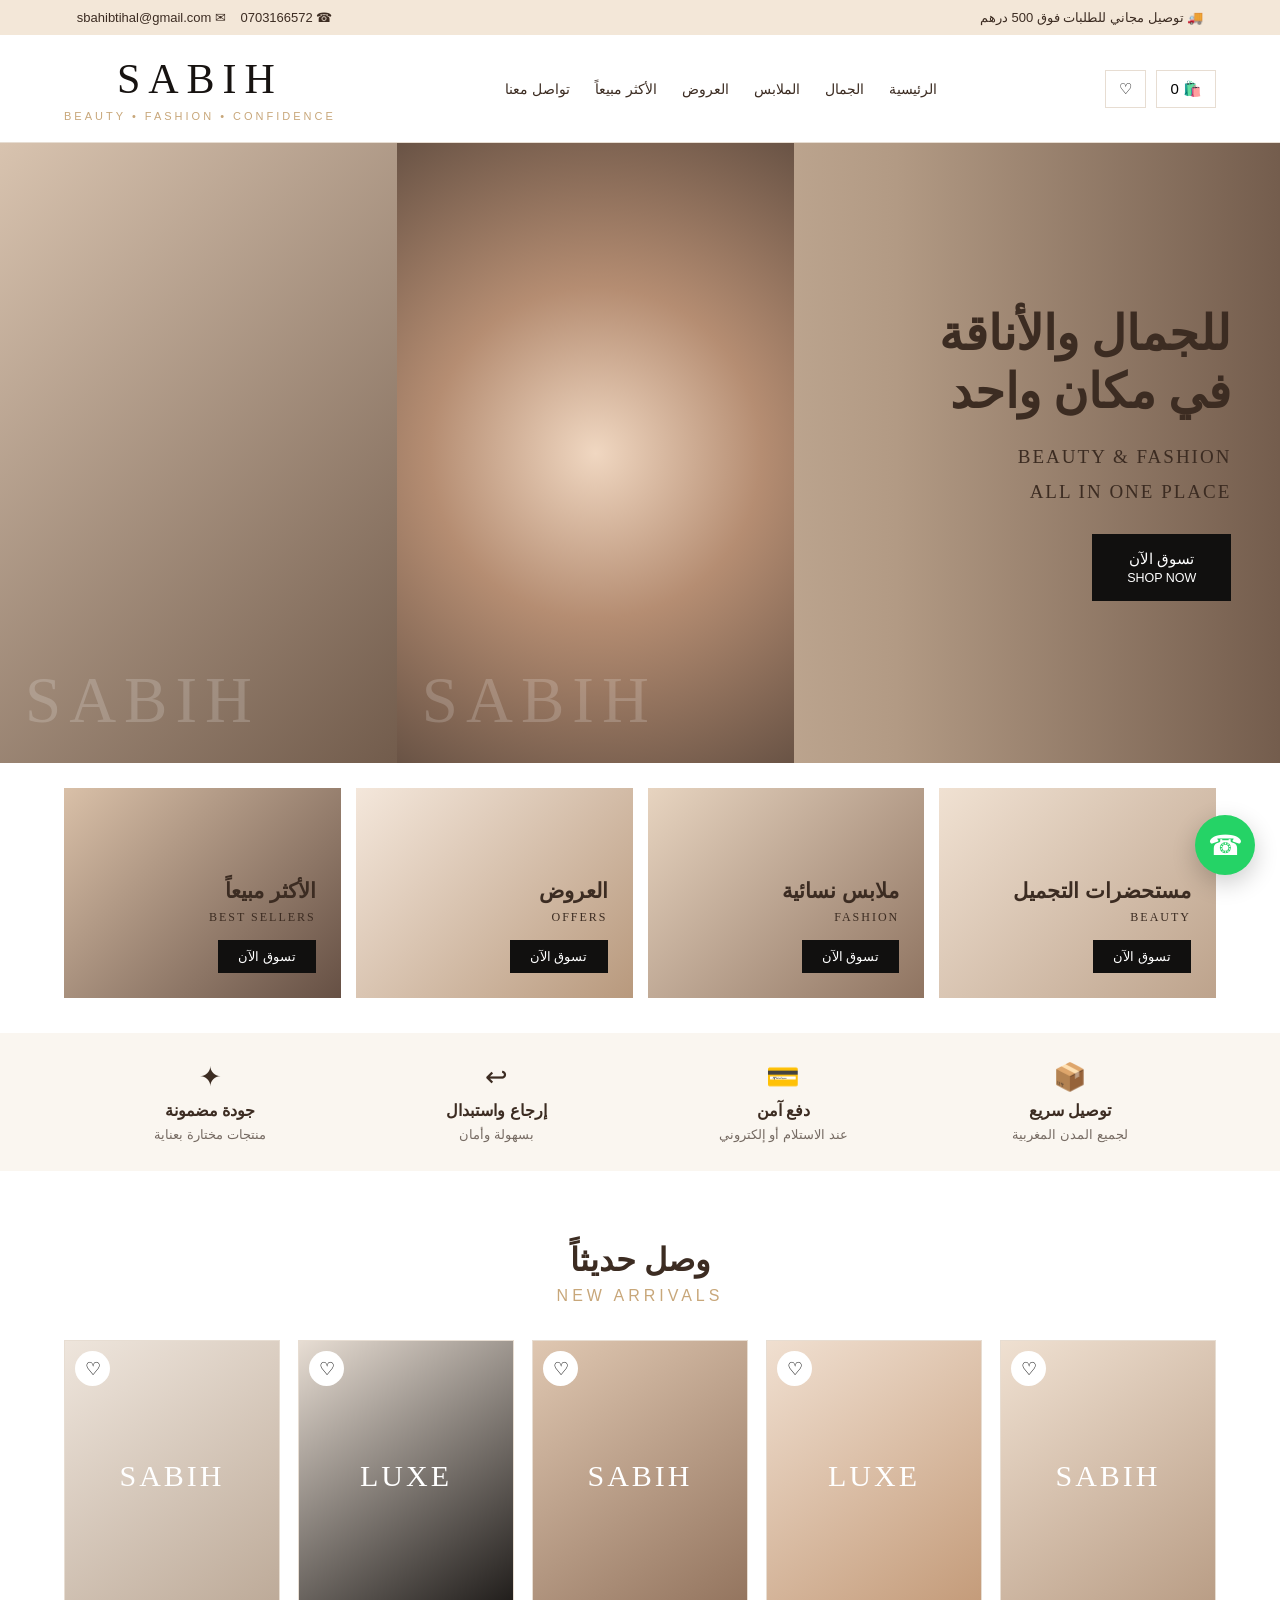
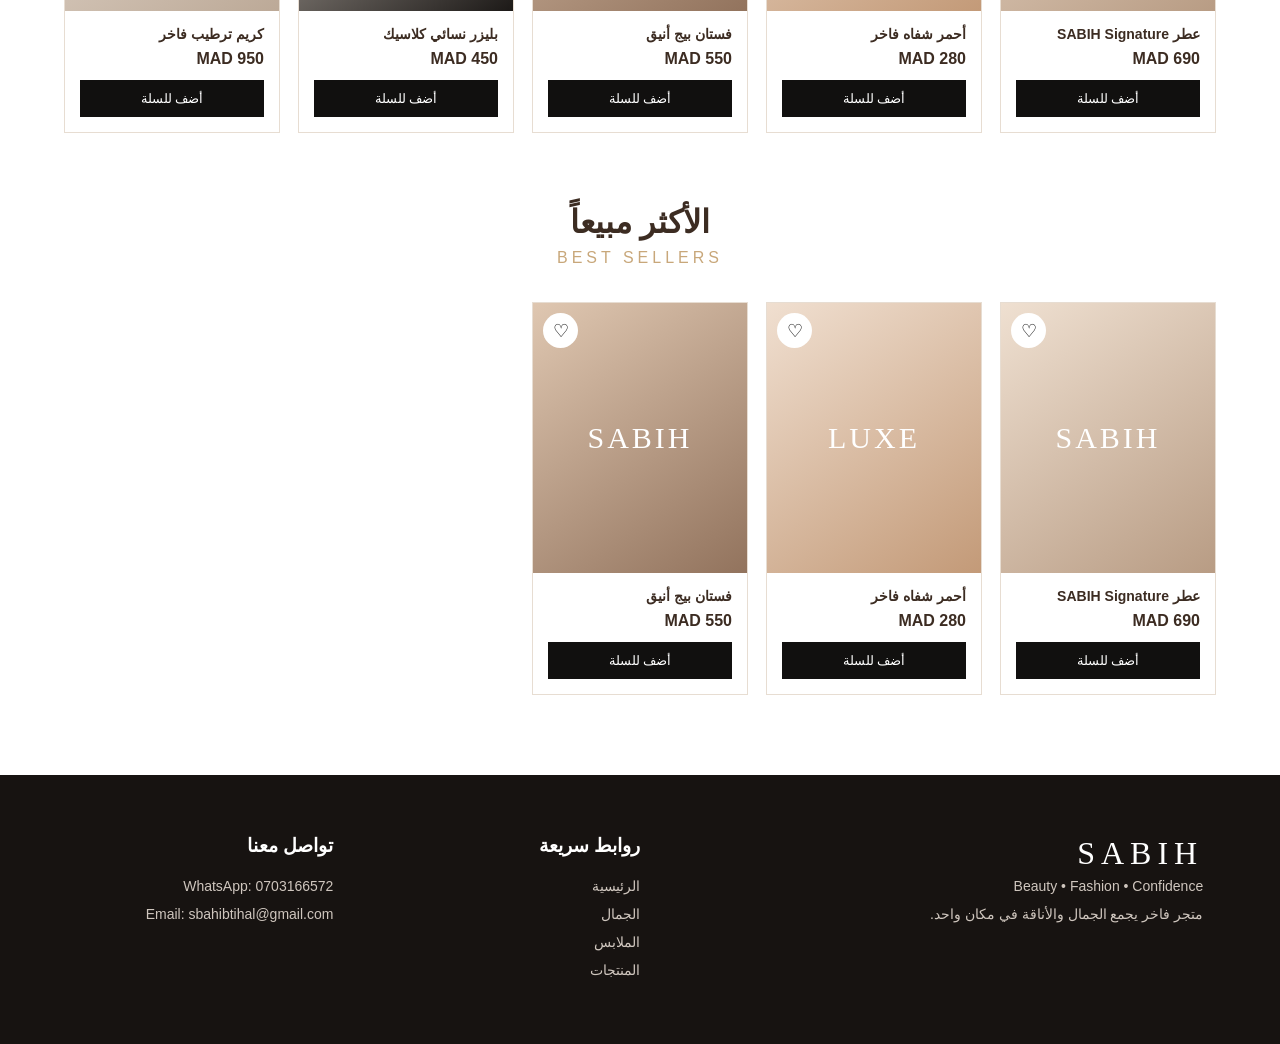
==== commit 7c4cc10d: "Update index.html" ====
--- a/store/e-commerce/index.html
+++ b/store/e-commerce/index.html
@@ -1,759 +1,1519 @@
 <!DOCTYPE html>
 <html lang="ar" dir="rtl">
 <head>
-    <meta charset="UTF-8">
-    <meta name="viewport" content="width=device-width, initial-scale=1.0">
-
-    <title>NAIMA STORE | متجر نعيمة</title>
-
-    <link rel="stylesheet" href="style.css">
+<meta charset="UTF-8">
+<meta name="viewport" content="width=device-width, initial-scale=1.0">
+
+<title>SABIH | Beauty & Fashion</title>
+
+<style>
+:root {
+    --beige: #f3e7d8;
+    --cream: #faf6f0;
+    --champagne: #c8a77a;
+    --brown: #3c2c22;
+    --black: #11100f;
+    --white: #ffffff;
+    --border: #e7ddd2;
+    --muted: #766b63;
+}
+
+* {
+    margin: 0;
+    padding: 0;
+    box-sizing: border-box;
+}
+
+html {
+    scroll-behavior: smooth;
+}
+
+body {
+    font-family: Arial, "Tahoma", sans-serif;
+    background: var(--white);
+    color: var(--brown);
+}
+
+/* ================= TOP BAR ================= */
+
+.top-bar {
+    background: var(--beige);
+    padding: 10px 6%;
+    display: flex;
+    justify-content: space-between;
+    font-size: 13px;
+}
+
+/* ================= HEADER ================= */
+
+header {
+    background: #fff;
+    border-bottom: 1px solid var(--border);
+    position: sticky;
+    top: 0;
+    z-index: 100;
+}
+
+.header {
+    max-width: 1400px;
+    margin: auto;
+    padding: 20px 5%;
+    display: flex;
+    align-items: center;
+    justify-content: space-between;
+    gap: 30px;
+}
+
+.logo {
+    text-align: center;
+    font-family: Georgia, serif;
+    font-size: 42px;
+    letter-spacing: 8px;
+    color: #171311;
+}
+
+.logo span {
+    display: block;
+    font-family: Arial;
+    font-size: 11px;
+    letter-spacing: 3px;
+    color: var(--champagne);
+    margin-top: 7px;
+}
+
+nav {
+    display: flex;
+    gap: 25px;
+}
+
+nav a {
+    color: var(--brown);
+    text-decoration: none;
+    font-size: 14px;
+    transition: .3s;
+}
+
+nav a:hover {
+    color: var(--champagne);
+}
+
+.header-icons {
+    display: flex;
+    align-items: center;
+    gap: 10px;
+}
+
+.icon-btn {
+    border: 1px solid var(--border);
+    background: white;
+    padding: 9px 13px;
+    cursor: pointer;
+    font-size: 15px;
+}
+
+/* ================= HERO ================= */
+
+.hero {
+    min-height: 620px;
+    max-width: 1450px;
+    margin: auto;
+
+    display: grid;
+    grid-template-columns: 38% 31% 31%;
+
+    background:
+        linear-gradient(
+            90deg,
+            #f5e9dc 0%,
+            #f5e9dc 38%,
+            #d6c0aa 38%,
+            #b29a84 70%,
+            #745d4d 100%
+        );
+
+    overflow: hidden;
+}
+
+.hero-content {
+    padding: 90px 10%;
+    display: flex;
+    flex-direction: column;
+    justify-content: center;
+}
+
+.hero-content h1 {
+    font-family: Georgia, serif;
+    font-size: 48px;
+    line-height: 1.2;
+    margin-bottom: 20px;
+}
+
+.hero-content p {
+    font-family: Georgia, serif;
+    font-size: 19px;
+    letter-spacing: 2px;
+    line-height: 1.8;
+}
+
+.shop-btn {
+    width: max-content;
+    margin-top: 25px;
+    padding: 16px 35px;
+
+    background: var(--black);
+    color: white;
+
+    border: none;
+    cursor: pointer;
+
+    font-size: 15px;
+    transition: .3s;
+}
+
+.shop-btn:hover {
+    background: var(--champagne);
+}
+
+/* الصور التجريبية */
+
+.hero-image {
+    position: relative;
+    min-height: 620px;
+    overflow: hidden;
+}
+
+.hero-image.beauty {
+    background:
+        radial-gradient(
+            circle at center,
+            #f0d7c1 0,
+            #b58d72 45%,
+            #695345 100%
+        );
+}
+
+.hero-image.fashion {
+    background:
+        linear-gradient(
+            135deg,
+            #d8c3af,
+            #725c4c
+        );
+}
+
+.hero-image::after {
+    content: "SABIH";
+    position: absolute;
+    bottom: 25px;
+    left: 25px;
+
+    font-family: Georgia, serif;
+    font-size: 65px;
+    letter-spacing: 8px;
+
+    color: white;
+    opacity: .18;
+}
+
+/* ================= CATEGORIES ================= */
+
+.categories {
+    max-width: 1300px;
+    margin: 25px auto;
+
+    display: grid;
+    grid-template-columns: repeat(4, 1fr);
+
+    gap: 15px;
+    padding: 0 5%;
+}
+
+.category {
+    min-height: 210px;
+
+    padding: 25px;
+
+    display: flex;
+    flex-direction: column;
+    justify-content: flex-end;
+
+    background: linear-gradient(
+        135deg,
+        #f0e1d2,
+        #bda38c
+    );
+
+    position: relative;
+    overflow: hidden;
+}
+
+.category:nth-child(2) {
+    background: linear-gradient(
+        135deg,
+        #e7d4c0,
+        #8f7461
+    );
+}
+
+.category:nth-child(3) {
+    background: linear-gradient(
+        135deg,
+        #f4e7db,
+        #b8997d
+    );
+}
+
+.category:nth-child(4) {
+    background: linear-gradient(
+        135deg,
+        #d9c0a8,
+        #665044
+    );
+}
+
+.category h3 {
+    font-size: 21px;
+    margin-bottom: 7px;
+}
+
+.category p {
+    font-family: Georgia, serif;
+    letter-spacing: 2px;
+    font-size: 12px;
+}
+
+.category button {
+    width: max-content;
+    margin-top: 15px;
+
+    padding: 9px 20px;
+
+    background: var(--black);
+    color: white;
+    border: none;
+
+    cursor: pointer;
+}
+
+/* ================= BENEFITS ================= */
+
+.benefits {
+    margin-top: 35px;
+
+    background: var(--cream);
+
+    display: grid;
+    grid-template-columns: repeat(4, 1fr);
+
+    padding: 28px 6%;
+
+    text-align: center;
+    gap: 20px;
+}
+
+.benefit {
+    color: var(--brown);
+}
+
+.benefit .symbol {
+    font-size: 27px;
+    margin-bottom: 8px;
+}
+
+.benefit strong {
+    display: block;
+    margin-bottom: 5px;
+}
+
+.benefit small {
+    color: var(--muted);
+}
+
+/* ================= SECTIONS ================= */
+
+.section {
+    max-width: 1300px;
+    margin: 70px auto;
+
+    padding: 0 5%;
+}
+
+.section-title {
+    text-align: center;
+    margin-bottom: 35px;
+}
+
+.section-title h2 {
+    font-family: Georgia, serif;
+    font-size: 32px;
+}
+
+.section-title p {
+    color: var(--champagne);
+    letter-spacing: 4px;
+    margin-top: 8px;
+}
+
+/* ================= PRODUCTS ================= */
+
+.products {
+    display: grid;
+    grid-template-columns: repeat(5, 1fr);
+    gap: 18px;
+}
+
+.product {
+    border: 1px solid var(--border);
+    background: white;
+
+    position: relative;
+
+    transition: .3s;
+}
+
+.product:hover {
+    transform: translateY(-5px);
+    box-shadow: 0 15px 35px rgba(0,0,0,.08);
+}
+
+.product-image {
+    height: 270px;
+
+    display: flex;
+    justify-content: center;
+    align-items: center;
+
+    background:
+        linear-gradient(
+            145deg,
+            #efe0d1,
+            #b89c84
+        );
+
+    font-family: Georgia, serif;
+    font-size: 30px;
+    color: white;
+    letter-spacing: 3px;
+}
+
+.product:nth-child(2) .product-image {
+    background: linear-gradient(145deg,#f0dfd0,#c39a78);
+}
+
+.product:nth-child(3) .product-image {
+    background: linear-gradient(145deg,#dfc7b1,#92735d);
+}
+
+.product:nth-child(4) .product-image {
+    background: linear-gradient(145deg,#e7ddd3,#1c1917);
+}
+
+.product:nth-child(5) .product-image {
+    background: linear-gradient(145deg,#eee5dc,#bca997);
+}
+
+.product-info {
+    padding: 15px;
+}
+
+.product-info h3 {
+    font-size: 14px;
+    margin-bottom: 8px;
+}
+
+.price {
+    font-weight: bold;
+    margin-bottom: 12px;
+}
+
+.add-cart {
+    width: 100%;
+
+    background: var(--black);
+    color: white;
+
+    border: none;
+
+    padding: 11px;
+
+    cursor: pointer;
+
+    transition: .3s;
+}
+
+.add-cart:hover {
+    background: var(--champagne);
+}
+
+.favorite {
+    position: absolute;
+
+    top: 10px;
+    left: 10px;
+
+    width: 35px;
+    height: 35px;
+
+    border-radius: 50%;
+
+    border: none;
+
+    background: white;
+
+    cursor: pointer;
+
+    font-size: 18px;
+}
+
+/* ================= FOOTER ================= */
+
+footer {
+    background: #171311;
+    color: white;
+
+    padding: 60px 6%;
+
+    margin-top: 80px;
+}
+
+.footer {
+    max-width: 1300px;
+    margin: auto;
+
+    display: grid;
+    grid-template-columns: 2fr 1fr 1fr;
+    gap: 50px;
+}
+
+.footer-logo {
+    font-family: Georgia, serif;
+    font-size: 32px;
+    letter-spacing: 6px;
+}
+
+.footer h3 {
+    margin-bottom: 15px;
+}
+
+.footer p,
+.footer a {
+    color: #cfc6be;
+    font-size: 14px;
+    line-height: 2;
+}
+
+.footer a {
+    display: block;
+    text-decoration: none;
+}
+
+/* ================= WHATSAPP ================= */
+
+.whatsapp {
+    position: fixed;
+
+    right: 25px;
+    bottom: 25px;
+
+    width: 60px;
+    height: 60px;
+
+    background: #25D366;
+
+    color: white;
+
+    border-radius: 50%;
+
+    display: flex;
+    align-items: center;
+    justify-content: center;
+
+    font-size: 28px;
+
+    text-decoration: none;
+
+    z-index: 999;
+
+    box-shadow: 0 8px 25px rgba(0,0,0,.2);
+}
+
+/* ================= CART ================= */
+
+.cart-overlay {
+    position: fixed;
+
+    inset: 0;
+
+    background: rgba(0,0,0,.6);
+
+    display: none;
+
+    z-index: 1000;
+}
+
+.cart {
+    position: absolute;
+
+    top: 0;
+    right: 0;
+
+    height: 100%;
+
+    width: min(430px,95%);
+
+    background: white;
+
+    padding: 25px;
+
+    overflow-y: auto;
+}
+
+.close-cart {
+    float: left;
+
+    border: none;
+    background: none;
+
+    font-size: 28px;
+
+    cursor: pointer;
+}
+
+.cart h2 {
+    margin-bottom: 25px;
+}
+
+.cart-item {
+    padding: 15px 0;
+
+    border-bottom: 1px solid var(--border);
+
+    display: flex;
+    justify-content: space-between;
+}
+
+.cart-total {
+    margin-top: 25px;
+
+    font-size: 18px;
+    font-weight: bold;
+}
+
+.checkout {
+    width: 100%;
+
+    margin-top: 20px;
+
+    padding: 15px;
+
+    background: var(--black);
+
+    color: white;
+
+    border: none;
+
+    cursor: pointer;
+}
+
+/* ================= MOBILE ================= */
+
+@media(max-width: 1000px) {
+
+    nav {
+        display: none;
+    }
+
+    .hero {
+        grid-template-columns: 1fr;
+    }
+
+    .hero-image {
+        display: none;
+    }
+
+    .categories {
+        grid-template-columns: repeat(2,1fr);
+    }
+
+    .products {
+        grid-template-columns: repeat(2,1fr);
+    }
+
+    .benefits {
+        grid-template-columns: repeat(2,1fr);
+    }
+
+    .footer {
+        grid-template-columns: 1fr;
+    }
+}
+
+@media(max-width: 600px) {
+
+    .top-bar {
+        flex-direction: column;
+        gap: 5px;
+        text-align: center;
+    }
+
+    .logo {
+        font-size: 30px;
+    }
+
+    .hero-content {
+        padding: 70px 8%;
+    }
+
+    .hero-content h1 {
+        font-size: 37px;
+    }
+
+    .categories,
+    .products,
+    .benefits {
+        grid-template-columns: 1fr;
+    }
+
+    .product-image {
+        height: 300px;
+    }
+}
+</style>
 </head>
 
 <body>
 
-<!-- ================= TOP BAR ================= -->
+<!-- TOP BAR -->
 
 <div class="top-bar">
-    🚚 توصيل لجميع المدن المغربية
-    <span>•</span>
-    💳 الدفع عند الاستلام
-    <span>•</span>
-    💬 خدمة الزبناء عبر WhatsApp
+
+    <span>
+        🚚 توصيل مجاني للطلبات فوق 500 درهم
+    </span>
+
+    <span>
+        ☎ 0703166572
+        &nbsp;&nbsp;
+        ✉ sbahibtihal@gmail.com
+    </span>
+
 </div>
 
 
-<!-- ================= HEADER ================= -->
-
-<header class="header">
-
-    <div class="container header-content">
-
-        <a href="#" class="logo">
-            <span>NAIMA</span> STORE
+<!-- HEADER -->
+
+<header>
+
+<div class="header">
+
+    <div class="header-icons">
+
+        <button class="icon-btn"
+                onclick="openCart()">
+
+            🛍️
+            <span id="cartCount">0</span>
+
+        </button>
+
+        <button class="icon-btn">
+
+            ♡
+
+        </button>
+
+    </div>
+
+
+    <nav>
+
+        <a href="#home">
+            الرئيسية
         </a>
 
-        <nav class="main-nav">
-
-            <a href="#home">الرئيسية</a>
-            <a href="#products">المنتجات</a>
-            <a href="#about">من نحن</a>
-            <a href="#contact">اتصل بنا</a>
-
-        </nav>
-
-        <div class="header-actions">
+        <a href="#beauty">
+            الجمال
+        </a>
+
+        <a href="#fashion">
+            الملابس
+        </a>
+
+        <a href="#offers">
+            العروض
+        </a>
+
+        <a href="#best">
+            الأكثر مبيعاً
+        </a>
+
+        <a href="#contact">
+            تواصل معنا
+        </a>
+
+    </nav>
+
+
+    <div class="logo">
+
+        SABIH
+
+        <span>
+            BEAUTY • FASHION • CONFIDENCE
+        </span>
+
+    </div>
+
+</div>
+
+</header>
+
+
+<!-- HERO -->
+
+<section class="hero" id="home">
+
+    <div class="hero-content">
+
+        <h1>
+            للجمال والأناقة
+            <br>
+            في مكان واحد
+        </h1>
+
+        <p>
+            BEAUTY & FASHION
+            <br>
+            ALL IN ONE PLACE
+        </p>
+
+        <button class="shop-btn"
+                onclick="scrollToProducts()">
+
+            تسوق الآن
+            <br>
+
+            <small>
+                SHOP NOW
+            </small>
+
+        </button>
+
+    </div>
+
+
+    <div class="hero-image beauty"></div>
+
+    <div class="hero-image fashion"></div>
+
+</section>
+
+
+<!-- CATEGORIES -->
+
+<section class="categories">
+
+    <div class="category" id="beauty">
+
+        <h3>
+            مستحضرات التجميل
+        </h3>
+
+        <p>
+            BEAUTY
+        </p>
+
+        <button onclick="showCategory('beauty')">
+            تسوق الآن
+        </button>
+
+    </div>
+
+
+    <div class="category" id="fashion">
+
+        <h3>
+            ملابس نسائية
+        </h3>
+
+        <p>
+            FASHION
+        </p>
+
+        <button onclick="showCategory('fashion')">
+            تسوق الآن
+        </button>
+
+    </div>
+
+
+    <div class="category" id="offers">
+
+        <h3>
+            العروض
+        </h3>
+
+        <p>
+            OFFERS
+        </p>
+
+        <button onclick="scrollToProducts()">
+            تسوق الآن
+        </button>
+
+    </div>
+
+
+    <div class="category" id="best">
+
+        <h3>
+            الأكثر مبيعاً
+        </h3>
+
+        <p>
+            BEST SELLERS
+        </p>
+
+        <button onclick="scrollToProducts()">
+            تسوق الآن
+        </button>
+
+    </div>
+
+</section>
+
+
+<!-- BENEFITS -->
+
+<section class="benefits">
+
+    <div class="benefit">
+
+        <div class="symbol">
+            📦
+        </div>
+
+        <strong>
+            توصيل سريع
+        </strong>
+
+        <small>
+            لجميع المدن المغربية
+        </small>
+
+    </div>
+
+
+    <div class="benefit">
+
+        <div class="symbol">
+            💳
+        </div>
+
+        <strong>
+            دفع آمن
+        </strong>
+
+        <small>
+            عند الاستلام أو إلكتروني
+        </small>
+
+    </div>
+
+
+    <div class="benefit">
+
+        <div class="symbol">
+            ↩
+        </div>
+
+        <strong>
+            إرجاع واستبدال
+        </strong>
+
+        <small>
+            بسهولة وأمان
+        </small>
+
+    </div>
+
+
+    <div class="benefit">
+
+        <div class="symbol">
+            ✦
+        </div>
+
+        <strong>
+            جودة مضمونة
+        </strong>
+
+        <small>
+            منتجات مختارة بعناية
+        </small>
+
+    </div>
+
+</section>
+
+
+<!-- NEW PRODUCTS -->
+
+<section class="section" id="products">
+
+    <div class="section-title">
+
+        <h2>
+            وصل حديثاً
+        </h2>
+
+        <p>
+            NEW ARRIVALS
+        </p>
+
+    </div>
+
+
+    <div class="products" id="productList">
+
+    </div>
+
+</section>
+
+
+<!-- BEST SELLERS -->
+
+<section class="section">
+
+    <div class="section-title">
+
+        <h2>
+            الأكثر مبيعاً
+        </h2>
+
+        <p>
+            BEST SELLERS
+        </p>
+
+    </div>
+
+
+    <div class="products">
+
+        <div class="product">
+
+            <button class="favorite">
+                ♡
+            </button>
+
+            <div class="product-image">
+                SABIH
+            </div>
+
+            <div class="product-info">
+
+                <h3>
+                    عطر SABIH Signature
+                </h3>
+
+                <div class="price">
+                    690 MAD
+                </div>
+
+                <button class="add-cart"
+                        onclick="addProduct('عطر SABIH Signature',690)">
+
+                    أضف للسلة
+
+                </button>
+
+            </div>
+
+        </div>
+
+
+        <div class="product">
+
+            <button class="favorite">
+                ♡
+            </button>
+
+            <div class="product-image">
+                LUXE
+            </div>
+
+            <div class="product-info">
+
+                <h3>
+                    أحمر شفاه فاخر
+                </h3>
+
+                <div class="price">
+                    280 MAD
+                </div>
+
+                <button class="add-cart"
+                        onclick="addProduct('أحمر شفاه فاخر',280)">
+
+                    أضف للسلة
+
+                </button>
+
+            </div>
+
+        </div>
+
+
+        <div class="product">
+
+            <button class="favorite">
+                ♡
+            </button>
+
+            <div class="product-image">
+                SABIH
+            </div>
+
+            <div class="product-info">
+
+                <h3>
+                    فستان بيج أنيق
+                </h3>
+
+                <div class="price">
+                    550 MAD
+                </div>
+
+                <button class="add-cart"
+                        onclick="addProduct('فستان بيج أنيق',550)">
+
+                    أضف للسلة
+
+                </button>
+
+            </div>
+
+        </div>
+
+    </div>
+
+</section>
+
+
+<!-- FOOTER -->
+
+<footer id="contact">
+
+<div class="footer">
+
+    <div>
+
+        <div class="footer-logo">
+            SABIH
+        </div>
+
+        <p>
+            Beauty • Fashion • Confidence
+        </p>
+
+        <p>
+            متجر فاخر يجمع الجمال
+            والأناقة في مكان واحد.
+        </p>
+
+    </div>
+
+
+    <div>
+
+        <h3>
+            روابط سريعة
+        </h3>
+
+        <a href="#home">
+            الرئيسية
+        </a>
+
+        <a href="#beauty">
+            الجمال
+        </a>
+
+        <a href="#fashion">
+            الملابس
+        </a>
+
+        <a href="#products">
+            المنتجات
+        </a>
+
+    </div>
+
+
+    <div>
+
+        <h3>
+            تواصل معنا
+        </h3>
+
+        <p>
+            WhatsApp:
+            0703166572
+        </p>
+
+        <p>
+            Email:
+            sbahibtihal@gmail.com
+        </p>
+
+    </div>
+
+</div>
+
+</footer>
+
+
+<!-- WHATSAPP -->
+
+<a
+    class="whatsapp"
+    href="https://wa.me/212703166572"
+    target="_blank">
+
+    ☎
+
+</a>
+
+
+<!-- CART -->
+
+<div
+    class="cart-overlay"
+    id="cartOverlay">
+
+    <div class="cart">
+
+        <button
+            class="close-cart"
+            onclick="closeCart()">
+
+            ×
+
+        </button>
+
+        <h2>
+            سلة المشتريات
+        </h2>
+
+        <div id="cartItems">
+
+            <p>
+                السلة فارغة.
+            </p>
+
+        </div>
+
+        <div
+            class="cart-total"
+            id="cartTotal">
+
+            المجموع: 0 MAD
+
+        </div>
+
+        <button
+            class="checkout"
+            onclick="checkoutWhatsApp()">
+
+            إتمام الطلب عبر واتساب
+
+        </button>
+
+    </div>
+
+</div>
+
+
+<script>
+
+/* ================= PRODUCTS ================= */
+
+const products = [
+
+    {
+        name: "عطر SABIH Signature",
+        price: 690
+    },
+
+    {
+        name: "أحمر شفاه فاخر",
+        price: 280
+    },
+
+    {
+        name: "فستان بيج أنيق",
+        price: 550
+    },
+
+    {
+        name: "بليزر نسائي كلاسيك",
+        price: 450
+    },
+
+    {
+        name: "كريم ترطيب فاخر",
+        price: 950
+    }
+
+];
+
+
+/* ================= CART ================= */
+
+let cart = [];
+
+
+/* عرض المنتجات */
+
+function renderProducts() {
+
+    const container =
+        document.getElementById("productList");
+
+    container.innerHTML = "";
+
+    products.forEach((product,index) => {
+
+        const card = document.createElement("div");
+
+        card.className = "product";
+
+        card.innerHTML = `
 
             <button
-                type="button"
-                class="language-btn"
-                id="languageBtn">
-                EN
+                class="favorite">
+
+                ♡
+
             </button>
 
-            <button
-                type="button"
-                class="cart-btn"
-                id="cartBtn">
-
-                🛒 السلة
-
-                <span id="cartCount">0</span>
-
-            </button>
+            <div class="product-image">
+
+                ${index % 2 === 0
+                    ? "SABIH"
+                    : "LUXE"}
+
+            </div>
+
+            <div class="product-info">
+
+                <h3>
+                    ${product.name}
+                </h3>
+
+                <div class="price">
+
+                    ${product.price.toLocaleString()}
+                    MAD
+
+                </div>
+
+                <button
+                    class="add-cart"
+                    onclick="addProduct(
+                        '${product.name}',
+                        ${product.price}
+                    )">
+
+                    أضف للسلة
+
+                </button>
+
+            </div>
+
+        `;
+
+        container.appendChild(card);
+
+    });
+
+}
+
+
+/* إضافة للسلة */
+
+function addProduct(name,price) {
+
+    cart.push({
+        name:name,
+        price:price
+    });
+
+    updateCart();
+
+    openCart();
+
+}
+
+
+/* تحديث السلة */
+
+function updateCart() {
+
+    document.getElementById("cartCount")
+        .textContent = cart.length;
+
+    const items =
+        document.getElementById("cartItems");
+
+    if(cart.length === 0) {
+
+        items.innerHTML =
+            "<p>السلة فارغة.</p>";
+
+        return;
+
+    }
+
+    items.innerHTML = cart.map(
+        (item,index) => `
+
+        <div class="cart-item">
+
+            <span>
+                ${item.name}
+            </span>
+
+            <strong>
+                ${item.price.toLocaleString()}
+                MAD
+            </strong>
 
         </div>
 
-    </div>
-
-</header>
-
-
-<!-- ================= HERO ================= -->
-
-<section class="hero" id="home">
-
-    <div class="container hero-content">
-
-        <div class="hero-text">
-
-            <span class="hero-badge">
-                ✨ تشكيلة جديدة
-            </span>
-
-            <h1>
-                أناقتك تبدأ<br>
-                من <strong>NAIMA STORE</strong>
-            </h1>
-
-            <p>
-                اكتشفي أجمل المنتجات المختارة بعناية،
-                بجودة رائعة وأسعار مناسبة.
-            </p>
-
-            <a
-                href="#products"
-                class="hero-btn">
-
-                تسوقي الآن
-                <span>←</span>
-
-            </a>
-
-        </div>
-
-
-        <div class="hero-visual">
-
-            <div class="hero-circle">
-
-                <div class="hero-bag">
-                    🛍️
-                </div>
-
-            </div>
-
-            <div class="floating-card card-one">
-                ⭐ جودة ممتازة
-            </div>
-
-            <div class="floating-card card-two">
-                🚚 توصيل سريع
-            </div>
-
-        </div>
-
-    </div>
-
-</section>
-
-
-<!-- ================= FEATURES ================= -->
-
-<section class="features">
-
-    <div class="container features-grid">
-
-        <div class="feature">
-
-            <div class="feature-icon">
-                🚚
-            </div>
-
-            <div>
-                <h3>توصيل سريع</h3>
-                <p>نوصل طلبك إلى مدينتك</p>
-            </div>
-
-        </div>
-
-
-        <div class="feature">
-
-            <div class="feature-icon">
-                💳
-            </div>
-
-            <div>
-                <h3>الدفع عند الاستلام</h3>
-                <p>ادفعي عند وصول طلبك</p>
-            </div>
-
-        </div>
-
-
-        <div class="feature">
-
-            <div class="feature-icon">
-                🔒
-            </div>
-
-            <div>
-                <h3>طلب آمن</h3>
-                <p>نحافظ على معلوماتك</p>
-            </div>
-
-        </div>
-
-
-        <div class="feature">
-
-            <div class="feature-icon">
-                ⭐
-            </div>
-
-            <div>
-                <h3>جودة مختارة</h3>
-                <p>منتجات مختارة بعناية</p>
-            </div>
-
-        </div>
-
-    </div>
-
-</section>
-
-
-<!-- ================= PRODUCTS ================= -->
-
-<section class="products-section" id="products">
-
-    <div class="container">
-
-        <div class="section-heading">
-
-            <div>
-
-                <span>
-                    اكتشفي مجموعتنا
-                </span>
-
-                <h2>
-                    منتجاتنا
-                </h2>
-
-            </div>
-
-            <div class="search-box">
-
-                <span>🔎</span>
-
-                <input
-                    type="search"
-                    id="searchInput"
-                    placeholder="ابحثي عن منتج...">
-
-            </div>
-
-        </div>
-
-
-        <!-- CATEGORIES -->
-
-        <div
-            class="categories"
-            id="categories">
-
-        </div>
-
-
-        <!-- PRODUCTS -->
-
-        <div
-            class="products-grid"
-            id="productsGrid">
-
-        </div>
-
-    </div>
-
-</section>
-
-
-<!-- ================= ABOUT ================= -->
-
-<section class="about" id="about">
-
-    <div class="container">
-
-        <span class="section-label">
-            NAIMA STORE
-        </span>
-
-        <h2>
-            متجرنا يهتم بتفاصيلك
-        </h2>
-
-        <p>
-            في NAIMA STORE نحرص على تقديم منتجات عصرية
-            بجودة جيدة وأسعار مناسبة، مع تجربة شراء سهلة
-            وسريعة من الهاتف أو الكمبيوتر.
-        </p>
-
-    </div>
-
-</section>
-
-
-<!-- ================= CONTACT ================= -->
-
-<section class="contact" id="contact">
-
-    <div class="container">
-
-        <span class="section-label">
-            تواصلي معنا
-        </span>
-
-        <h2>
-            نحن هنا لخدمتك
-        </h2>
-
-        <div class="contact-grid">
-
-            <a
-                href="tel:0703166572"
-                class="contact-card">
-
-                <span>📞</span>
-
-                <div>
-                    <strong>الهاتف</strong>
-                    <small>0703166572</small>
-                </div>
-
-            </a>
-
-
-            <a
-                href="https://wa.me/212703166572"
-                target="_blank"
-                class="contact-card">
-
-                <span>💬</span>
-
-                <div>
-                    <strong>WhatsApp</strong>
-                    <small>تواصلي معنا مباشرة</small>
-                </div>
-
-            </a>
-
-
-            <a
-                href="mailto:sbahibtihal@gmail.com"
-                class="contact-card">
-
-                <span>✉️</span>
-
-                <div>
-                    <strong>البريد الإلكتروني</strong>
-                    <small>راسلينا عبر البريد</small>
-                </div>
-
-            </a>
-
-        </div>
-
-    </div>
-
-</section>
-
-
-<!-- ================= CART ================= -->
-
-<div
-    class="modal-overlay"
-    id="cartModal">
-
-    <div class="cart-modal">
-
-        <button
-            type="button"
-            class="modal-close"
-            id="closeCart">
-
-            ✕
-
-        </button>
-
-        <div class="modal-title">
-
-            <h2>🛒 سلة المشتريات</h2>
-
-            <span id="cartItemsCount">
-                0 منتجات
-            </span>
-
-        </div>
-
-
-        <div
-            id="cartItems"
-            class="cart-items">
-
-        </div>
-
-
-        <div
-            id="cartEmpty"
-            class="cart-empty">
-
-            <div>🛒</div>
-
-            <h3>السلة فارغة</h3>
-
-            <p>
-                أضيفي المنتجات التي تريدين شراءها.
-            </p>
-
-        </div>
-
-
-        <div
-            class="cart-footer"
-            id="cartFooter">
-
-            <div class="cart-total">
-
-                <span>المجموع</span>
-
-                <strong id="cartTotal">
-                    0 DH
-                </strong>
-
-            </div>
-
-            <button
-                type="button"
-                class="checkout-btn"
-                id="checkoutBtn">
-
-                إتمام الطلب
-
-            </button>
-
-        </div>
-
-    </div>
-
-</div>
-
-
-<!-- ================= PRODUCT DETAILS ================= -->
-
-<div
-    class="modal-overlay"
-    id="productModal">
-
-    <div class="product-modal">
-
-        <button
-            type="button"
-            class="modal-close"
-            id="closeProduct">
-
-            ✕
-
-        </button>
-
-        <div id="productDetails">
-
-        </div>
-
-    </div>
-
-</div>
-
-
-<!-- ================= CHECKOUT ================= -->
-
-<div
-    class="modal-overlay"
-    id="checkoutModal">
-
-    <div class="checkout-modal">
-
-        <button
-            type="button"
-            class="modal-close"
-            id="closeCheckout">
-
-            ✕
-
-        </button>
-
-        <h2>
-            إتمام الطلب
-        </h2>
-
-        <p class="checkout-subtitle">
-            أدخلي معلوماتك لإرسال الطلب.
-        </p>
-
-
-        <form id="checkoutForm">
-
-            <div class="form-row">
-
-                <div class="form-group">
-
-                    <label>
-                        الاسم الكامل
-                    </label>
-
-                    <input
-                        type="text"
-                        id="customerName"
-                        required
-                        placeholder="مثال: نعيمة">
-
-                </div>
-
-
-                <div class="form-group">
-
-                    <label>
-                        رقم الهاتف
-                    </label>
-
-                    <input
-                        type="tel"
-                        id="customerPhone"
-                        required
-                        placeholder="06XXXXXXXX">
-
-                </div>
-
-            </div>
-
-
-            <div class="form-row">
-
-                <div class="form-group">
-
-                    <label>
-                        المدينة
-                    </label>
-
-                    <input
-                        type="text"
-                        id="customerCity"
-                        required
-                        placeholder="مثال: خنيفرة">
-
-                </div>
-
-
-                <div class="form-group">
-
-                    <label>
-                        العنوان
-                    </label>
-
-                    <input
-                        type="text"
-                        id="customerAddress"
-                        required
-                        placeholder="العنوان بالتفصيل">
-
-                </div>
-
-            </div>
-
-
-            <div class="form-group">
-
-                <label>
-                    ملاحظات
-                </label>
-
-                <textarea
-                    id="customerNote"
-                    placeholder="أي ملاحظة إضافية..."></textarea>
-
-            </div>
-
-
-            <div class="payment-box">
-
-                <span>💵</span>
-
-                <div>
-
-                    <strong>
-                        الدفع عند الاستلام
-                    </strong>
-
-                    <small>
-                        تدفعين عند وصول الطلب
-                    </small>
-
-                </div>
-
-            </div>
-
-
-            <button
-                type="submit"
-                class="whatsapp-order-btn">
-
-                💬 إرسال الطلب عبر WhatsApp
-
-            </button>
-
-            <button
-                type="button"
-                class="email-order-btn"
-                id="emailOrderBtn">
-
-                ✉️ إرسال الطلب عبر البريد
-
-            </button>
-
-        </form>
-
-    </div>
-
-</div>
-
-
-<!-- ================= ADMIN ================= -->
-
-<section
-    class="admin-section"
-    id="admin">
-
-    <div class="container">
-
-        <div class="admin-header">
-
-            <div>
-
-                <span>
-                    لوحة التحكم
-                </span>
-
-                <h2>
-                    إدارة NAIMA STORE
-                </h2>
-
-            </div>
-
-        </div>
-
-
-        <div class="admin-card">
-
-            <h3>
-                ➕ إضافة منتج جديد
-            </h3>
-
-            <div class="admin-grid">
-
-                <input
-                    id="adminName"
-                    placeholder="اسم المنتج">
-
-                <input
-                    id="adminPrice"
-                    type="number"
-                    placeholder="السعر بالدرهم">
-
-                <input
-                    id="adminCategory"
-                    placeholder="التصنيف">
-
-                <input
-                    id="adminImage"
-                    placeholder="رابط صورة المنتج">
-
-                <input
-                    id="adminColors"
-                    placeholder="الألوان: أسود, أبيض, أحمر">
-
-                <input
-                    id="adminSizes"
-                    placeholder="المقاسات: S, M, L, XL">
-
-            </div>
-
-
-            <textarea
-                id="adminDescription"
-                placeholder="وصف المنتج">
-
-            </textarea>
-
-
-            <button
-                type="button"
-                class="admin-add-btn"
-                id="adminAddBtn">
-
-                ➕ إضافة المنتج
-
-            </button>
-
-        </div>
-
-    </div>
-
-</section>
-
-
-<!-- ================= FOOTER ================= -->
-
-<footer>
-
-    <div class="container footer-content">
-
-        <div>
-
-            <div class="footer-logo">
-                NAIMA STORE
-            </div>
-
-            <p>
-                متجر إلكتروني عصري وسهل الاستعمال.
-            </p>
-
-        </div>
-
-
-        <div>
-
-            <h3>
-                روابط
-            </h3>
-
-            <a href="#home">
-                الرئيسية
-            </a>
-
-            <a href="#products">
-                المنتجات
-            </a>
-
-            <a href="#about">
-                من نحن
-            </a>
-
-        </div>
-
-
-        <div>
-
-            <h3>
-                التواصل
-            </h3>
-
-            <a href="tel:0703166572">
-                📞 0703166572
-            </a>
-
-            <a
-                href="https://wa.me/212703166572"
-                target="_blank">
-
-                💬 WhatsApp
-
-            </a>
-
-        </div>
-
-    </div>
-
-
-    <div class="copyright">
-
-        © 2026 NAIMA STORE — جميع الحقوق محفوظة
-
-    </div>
-
-</footer>
-
-
-<script src="script.js"></script>
+        `
+    ).join("");
+
+
+    const total = cart.reduce(
+        (sum,item) =>
+            sum + item.price,
+        0
+    );
+
+
+    document.getElementById("cartTotal")
+        .textContent =
+        "المجموع: " +
+        total.toLocaleString() +
+        " MAD";
+
+}
+
+
+/* فتح السلة */
+
+function openCart() {
+
+    document.getElementById("cartOverlay")
+        .style.display = "block";
+
+    updateCart();
+
+}
+
+
+/* إغلاق السلة */
+
+function closeCart() {
+
+    document.getElementById("cartOverlay")
+        .style.display = "none";
+
+}
+
+
+/* الانتقال للمنتجات */
+
+function scrollToProducts() {
+
+    document.getElementById("products")
+        .scrollIntoView({
+            behavior:"smooth"
+        });
+
+}
+
+
+/* التصنيف */
+
+function showCategory(category) {
+
+    scrollToProducts();
+
+}
+
+
+/* ================= WHATSAPP CHECKOUT ================= */
+
+function checkoutWhatsApp() {
+
+    if(cart.length === 0) {
+
+        alert(
+            "أضف منتجاً إلى السلة أولاً."
+        );
+
+        return;
+
+    }
+
+
+    const total = cart.reduce(
+        (sum,item) =>
+            sum + item.price,
+        0
+    );
+
+
+    let message =
+        "مرحباً SABIH 👋%0A%0A";
+
+    message +=
+        "أريد طلب المنتجات التالية:%0A%0A";
+
+
+    cart.forEach(item => {
+
+        message +=
+            "• " +
+            item.name +
+            " — " +
+            item.price +
+            " MAD%0A";
+
+    });
+
+
+    message +=
+        "%0Aالمجموع: " +
+        total +
+        " MAD";
+
+
+    window.open(
+        "https://wa.me/212703166572?text=" +
+        message,
+        "_blank"
+    );
+
+}
+
+
+/* تشغيل المتجر */
+
+renderProducts();
+
+</script>
 
 </body>
 </html>
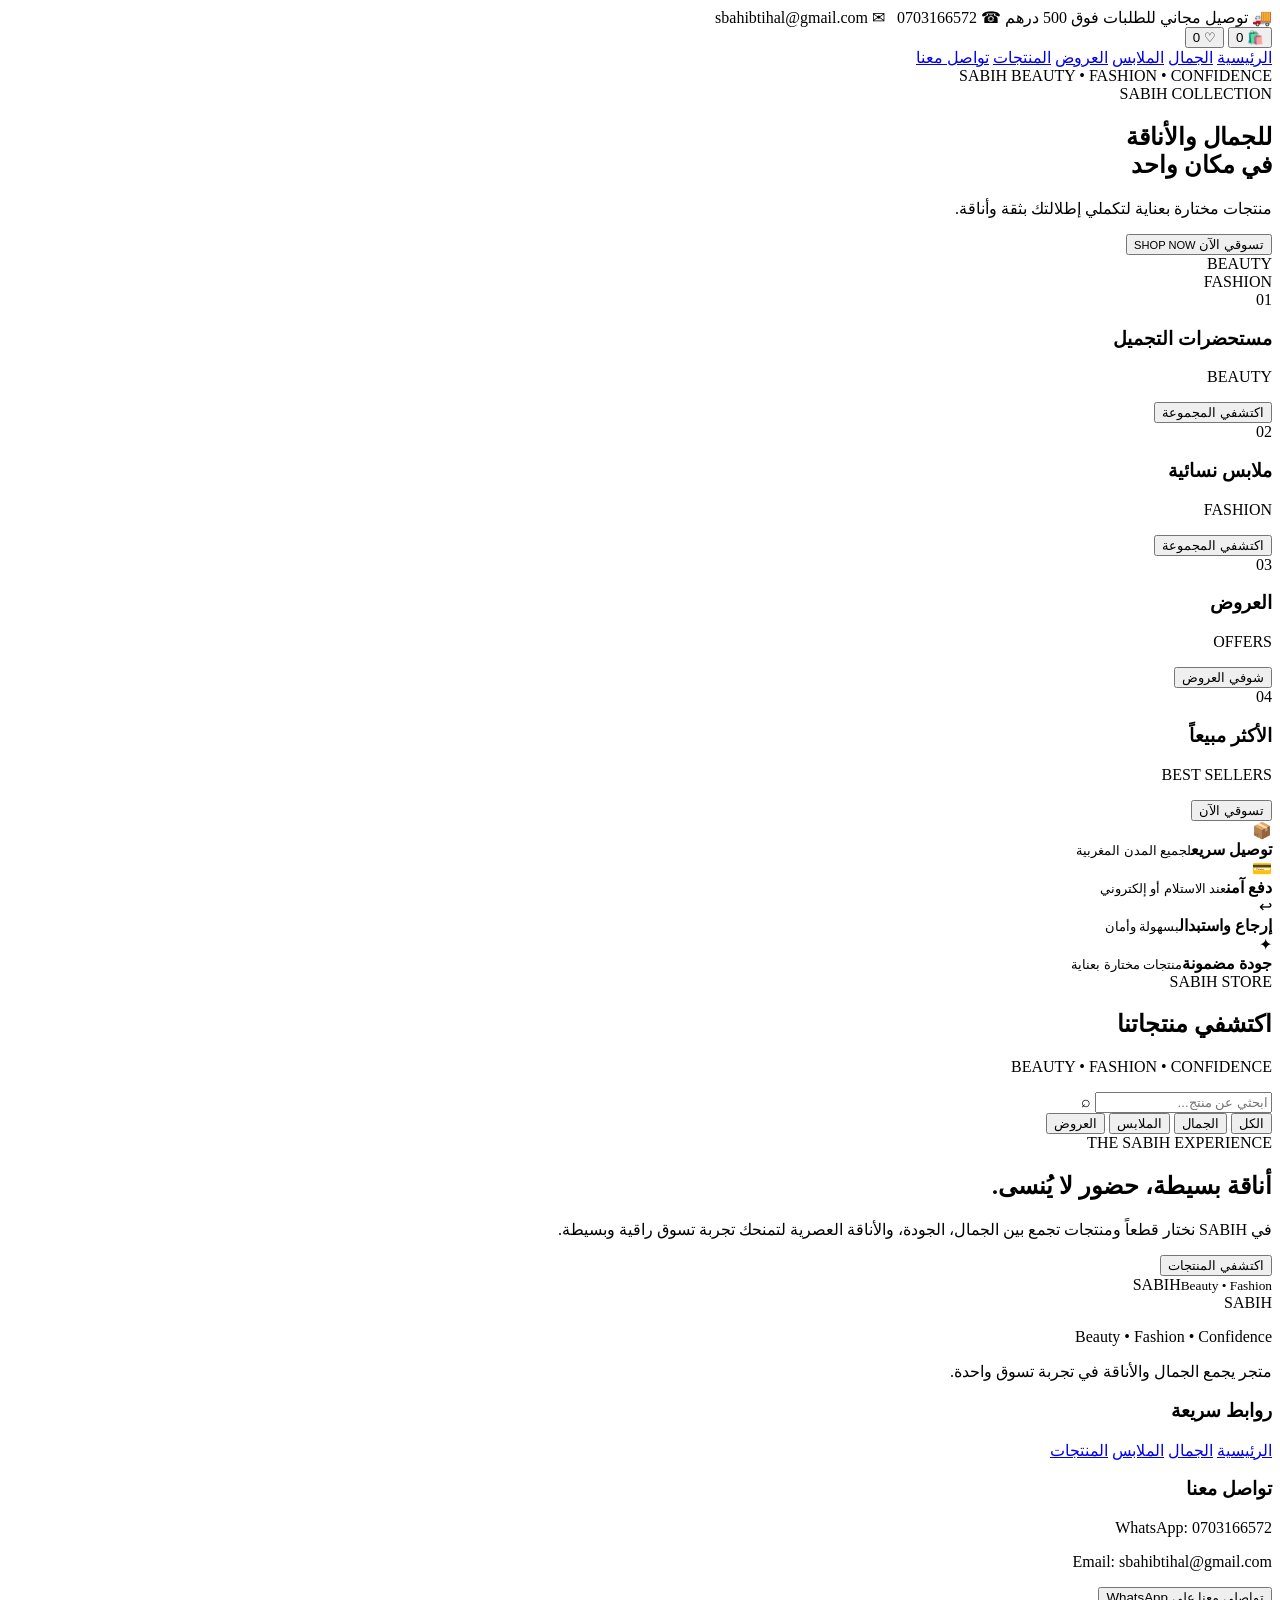
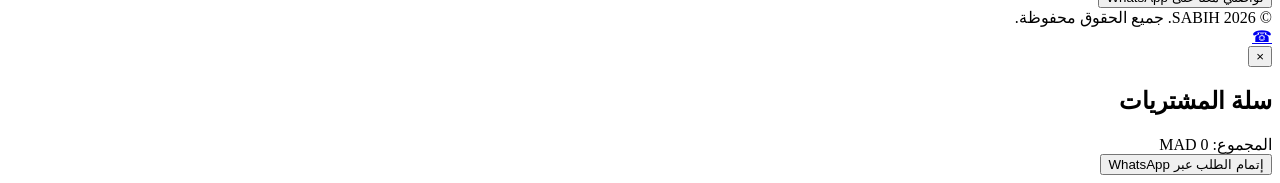
==== commit 71f85e6c: "Update index.html" ====
--- a/store/e-commerce/index.html
+++ b/store/e-commerce/index.html
@@ -3,1517 +3,158 @@
 <head>
 <meta charset="UTF-8">
 <meta name="viewport" content="width=device-width, initial-scale=1.0">
-
+<meta name="description" content="SABIH Beauty & Fashion - متجر الجمال والأناقة">
 <title>SABIH | Beauty & Fashion</title>
-
-<style>
-:root {
-    --beige: #f3e7d8;
-    --cream: #faf6f0;
-    --champagne: #c8a77a;
-    --brown: #3c2c22;
-    --black: #11100f;
-    --white: #ffffff;
-    --border: #e7ddd2;
-    --muted: #766b63;
-}
-
-* {
-    margin: 0;
-    padding: 0;
-    box-sizing: border-box;
-}
-
-html {
-    scroll-behavior: smooth;
-}
-
-body {
-    font-family: Arial, "Tahoma", sans-serif;
-    background: var(--white);
-    color: var(--brown);
-}
-
-/* ================= TOP BAR ================= */
-
-.top-bar {
-    background: var(--beige);
-    padding: 10px 6%;
-    display: flex;
-    justify-content: space-between;
-    font-size: 13px;
-}
-
-/* ================= HEADER ================= */
-
-header {
-    background: #fff;
-    border-bottom: 1px solid var(--border);
-    position: sticky;
-    top: 0;
-    z-index: 100;
-}
-
-.header {
-    max-width: 1400px;
-    margin: auto;
-    padding: 20px 5%;
-    display: flex;
-    align-items: center;
-    justify-content: space-between;
-    gap: 30px;
-}
-
-.logo {
-    text-align: center;
-    font-family: Georgia, serif;
-    font-size: 42px;
-    letter-spacing: 8px;
-    color: #171311;
-}
-
-.logo span {
-    display: block;
-    font-family: Arial;
-    font-size: 11px;
-    letter-spacing: 3px;
-    color: var(--champagne);
-    margin-top: 7px;
-}
-
-nav {
-    display: flex;
-    gap: 25px;
-}
-
-nav a {
-    color: var(--brown);
-    text-decoration: none;
-    font-size: 14px;
-    transition: .3s;
-}
-
-nav a:hover {
-    color: var(--champagne);
-}
-
-.header-icons {
-    display: flex;
-    align-items: center;
-    gap: 10px;
-}
-
-.icon-btn {
-    border: 1px solid var(--border);
-    background: white;
-    padding: 9px 13px;
-    cursor: pointer;
-    font-size: 15px;
-}
-
-/* ================= HERO ================= */
-
-.hero {
-    min-height: 620px;
-    max-width: 1450px;
-    margin: auto;
-
-    display: grid;
-    grid-template-columns: 38% 31% 31%;
-
-    background:
-        linear-gradient(
-            90deg,
-            #f5e9dc 0%,
-            #f5e9dc 38%,
-            #d6c0aa 38%,
-            #b29a84 70%,
-            #745d4d 100%
-        );
-
-    overflow: hidden;
-}
-
-.hero-content {
-    padding: 90px 10%;
-    display: flex;
-    flex-direction: column;
-    justify-content: center;
-}
-
-.hero-content h1 {
-    font-family: Georgia, serif;
-    font-size: 48px;
-    line-height: 1.2;
-    margin-bottom: 20px;
-}
-
-.hero-content p {
-    font-family: Georgia, serif;
-    font-size: 19px;
-    letter-spacing: 2px;
-    line-height: 1.8;
-}
-
-.shop-btn {
-    width: max-content;
-    margin-top: 25px;
-    padding: 16px 35px;
-
-    background: var(--black);
-    color: white;
-
-    border: none;
-    cursor: pointer;
-
-    font-size: 15px;
-    transition: .3s;
-}
-
-.shop-btn:hover {
-    background: var(--champagne);
-}
-
-/* الصور التجريبية */
-
-.hero-image {
-    position: relative;
-    min-height: 620px;
-    overflow: hidden;
-}
-
-.hero-image.beauty {
-    background:
-        radial-gradient(
-            circle at center,
-            #f0d7c1 0,
-            #b58d72 45%,
-            #695345 100%
-        );
-}
-
-.hero-image.fashion {
-    background:
-        linear-gradient(
-            135deg,
-            #d8c3af,
-            #725c4c
-        );
-}
-
-.hero-image::after {
-    content: "SABIH";
-    position: absolute;
-    bottom: 25px;
-    left: 25px;
-
-    font-family: Georgia, serif;
-    font-size: 65px;
-    letter-spacing: 8px;
-
-    color: white;
-    opacity: .18;
-}
-
-/* ================= CATEGORIES ================= */
-
-.categories {
-    max-width: 1300px;
-    margin: 25px auto;
-
-    display: grid;
-    grid-template-columns: repeat(4, 1fr);
-
-    gap: 15px;
-    padding: 0 5%;
-}
-
-.category {
-    min-height: 210px;
-
-    padding: 25px;
-
-    display: flex;
-    flex-direction: column;
-    justify-content: flex-end;
-
-    background: linear-gradient(
-        135deg,
-        #f0e1d2,
-        #bda38c
-    );
-
-    position: relative;
-    overflow: hidden;
-}
-
-.category:nth-child(2) {
-    background: linear-gradient(
-        135deg,
-        #e7d4c0,
-        #8f7461
-    );
-}
-
-.category:nth-child(3) {
-    background: linear-gradient(
-        135deg,
-        #f4e7db,
-        #b8997d
-    );
-}
-
-.category:nth-child(4) {
-    background: linear-gradient(
-        135deg,
-        #d9c0a8,
-        #665044
-    );
-}
-
-.category h3 {
-    font-size: 21px;
-    margin-bottom: 7px;
-}
-
-.category p {
-    font-family: Georgia, serif;
-    letter-spacing: 2px;
-    font-size: 12px;
-}
-
-.category button {
-    width: max-content;
-    margin-top: 15px;
-
-    padding: 9px 20px;
-
-    background: var(--black);
-    color: white;
-    border: none;
-
-    cursor: pointer;
-}
-
-/* ================= BENEFITS ================= */
-
-.benefits {
-    margin-top: 35px;
-
-    background: var(--cream);
-
-    display: grid;
-    grid-template-columns: repeat(4, 1fr);
-
-    padding: 28px 6%;
-
-    text-align: center;
-    gap: 20px;
-}
-
-.benefit {
-    color: var(--brown);
-}
-
-.benefit .symbol {
-    font-size: 27px;
-    margin-bottom: 8px;
-}
-
-.benefit strong {
-    display: block;
-    margin-bottom: 5px;
-}
-
-.benefit small {
-    color: var(--muted);
-}
-
-/* ================= SECTIONS ================= */
-
-.section {
-    max-width: 1300px;
-    margin: 70px auto;
-
-    padding: 0 5%;
-}
-
-.section-title {
-    text-align: center;
-    margin-bottom: 35px;
-}
-
-.section-title h2 {
-    font-family: Georgia, serif;
-    font-size: 32px;
-}
-
-.section-title p {
-    color: var(--champagne);
-    letter-spacing: 4px;
-    margin-top: 8px;
-}
-
-/* ================= PRODUCTS ================= */
-
-.products {
-    display: grid;
-    grid-template-columns: repeat(5, 1fr);
-    gap: 18px;
-}
-
-.product {
-    border: 1px solid var(--border);
-    background: white;
-
-    position: relative;
-
-    transition: .3s;
-}
-
-.product:hover {
-    transform: translateY(-5px);
-    box-shadow: 0 15px 35px rgba(0,0,0,.08);
-}
-
-.product-image {
-    height: 270px;
-
-    display: flex;
-    justify-content: center;
-    align-items: center;
-
-    background:
-        linear-gradient(
-            145deg,
-            #efe0d1,
-            #b89c84
-        );
-
-    font-family: Georgia, serif;
-    font-size: 30px;
-    color: white;
-    letter-spacing: 3px;
-}
-
-.product:nth-child(2) .product-image {
-    background: linear-gradient(145deg,#f0dfd0,#c39a78);
-}
-
-.product:nth-child(3) .product-image {
-    background: linear-gradient(145deg,#dfc7b1,#92735d);
-}
-
-.product:nth-child(4) .product-image {
-    background: linear-gradient(145deg,#e7ddd3,#1c1917);
-}
-
-.product:nth-child(5) .product-image {
-    background: linear-gradient(145deg,#eee5dc,#bca997);
-}
-
-.product-info {
-    padding: 15px;
-}
-
-.product-info h3 {
-    font-size: 14px;
-    margin-bottom: 8px;
-}
-
-.price {
-    font-weight: bold;
-    margin-bottom: 12px;
-}
-
-.add-cart {
-    width: 100%;
-
-    background: var(--black);
-    color: white;
-
-    border: none;
-
-    padding: 11px;
-
-    cursor: pointer;
-
-    transition: .3s;
-}
-
-.add-cart:hover {
-    background: var(--champagne);
-}
-
-.favorite {
-    position: absolute;
-
-    top: 10px;
-    left: 10px;
-
-    width: 35px;
-    height: 35px;
-
-    border-radius: 50%;
-
-    border: none;
-
-    background: white;
-
-    cursor: pointer;
-
-    font-size: 18px;
-}
-
-/* ================= FOOTER ================= */
-
-footer {
-    background: #171311;
-    color: white;
-
-    padding: 60px 6%;
-
-    margin-top: 80px;
-}
-
-.footer {
-    max-width: 1300px;
-    margin: auto;
-
-    display: grid;
-    grid-template-columns: 2fr 1fr 1fr;
-    gap: 50px;
-}
-
-.footer-logo {
-    font-family: Georgia, serif;
-    font-size: 32px;
-    letter-spacing: 6px;
-}
-
-.footer h3 {
-    margin-bottom: 15px;
-}
-
-.footer p,
-.footer a {
-    color: #cfc6be;
-    font-size: 14px;
-    line-height: 2;
-}
-
-.footer a {
-    display: block;
-    text-decoration: none;
-}
-
-/* ================= WHATSAPP ================= */
-
-.whatsapp {
-    position: fixed;
-
-    right: 25px;
-    bottom: 25px;
-
-    width: 60px;
-    height: 60px;
-
-    background: #25D366;
-
-    color: white;
-
-    border-radius: 50%;
-
-    display: flex;
-    align-items: center;
-    justify-content: center;
-
-    font-size: 28px;
-
-    text-decoration: none;
-
-    z-index: 999;
-
-    box-shadow: 0 8px 25px rgba(0,0,0,.2);
-}
-
-/* ================= CART ================= */
-
-.cart-overlay {
-    position: fixed;
-
-    inset: 0;
-
-    background: rgba(0,0,0,.6);
-
-    display: none;
-
-    z-index: 1000;
-}
-
-.cart {
-    position: absolute;
-
-    top: 0;
-    right: 0;
-
-    height: 100%;
-
-    width: min(430px,95%);
-
-    background: white;
-
-    padding: 25px;
-
-    overflow-y: auto;
-}
-
-.close-cart {
-    float: left;
-
-    border: none;
-    background: none;
-
-    font-size: 28px;
-
-    cursor: pointer;
-}
-
-.cart h2 {
-    margin-bottom: 25px;
-}
-
-.cart-item {
-    padding: 15px 0;
-
-    border-bottom: 1px solid var(--border);
-
-    display: flex;
-    justify-content: space-between;
-}
-
-.cart-total {
-    margin-top: 25px;
-
-    font-size: 18px;
-    font-weight: bold;
-}
-
-.checkout {
-    width: 100%;
-
-    margin-top: 20px;
-
-    padding: 15px;
-
-    background: var(--black);
-
-    color: white;
-
-    border: none;
-
-    cursor: pointer;
-}
-
-/* ================= MOBILE ================= */
-
-@media(max-width: 1000px) {
-
-    nav {
-        display: none;
-    }
-
-    .hero {
-        grid-template-columns: 1fr;
-    }
-
-    .hero-image {
-        display: none;
-    }
-
-    .categories {
-        grid-template-columns: repeat(2,1fr);
-    }
-
-    .products {
-        grid-template-columns: repeat(2,1fr);
-    }
-
-    .benefits {
-        grid-template-columns: repeat(2,1fr);
-    }
-
-    .footer {
-        grid-template-columns: 1fr;
-    }
-}
-
-@media(max-width: 600px) {
-
-    .top-bar {
-        flex-direction: column;
-        gap: 5px;
-        text-align: center;
-    }
-
-    .logo {
-        font-size: 30px;
-    }
-
-    .hero-content {
-        padding: 70px 8%;
-    }
-
-    .hero-content h1 {
-        font-size: 37px;
-    }
-
-    .categories,
-    .products,
-    .benefits {
-        grid-template-columns: 1fr;
-    }
-
-    .product-image {
-        height: 300px;
-    }
-}
-</style>
+<link rel="stylesheet" href="style.css">
 </head>
-
 <body>
 
-<!-- TOP BAR -->
-
 <div class="top-bar">
-
-    <span>
-        🚚 توصيل مجاني للطلبات فوق 500 درهم
-    </span>
-
-    <span>
-        ☎ 0703166572
-        &nbsp;&nbsp;
-        ✉ sbahibtihal@gmail.com
-    </span>
-
+    <span>🚚 توصيل مجاني للطلبات فوق 500 درهم</span>
+    <span>☎ 0703166572 &nbsp; ✉ sbahibtihal@gmail.com</span>
 </div>
 
+<header>
+    <div class="header">
+        <div class="header-icons">
+            <button class="icon-btn" onclick="openCart()" aria-label="فتح السلة">🛍️ <span id="cartCount">0</span></button>
+            <button class="icon-btn" onclick="showFavorites()" aria-label="المفضلة">♡ <span id="favoriteCount">0</span></button>
+        </div>
 
-<!-- HEADER -->
+        <nav>
+            <a href="#home">الرئيسية</a>
+            <a href="#beauty">الجمال</a>
+            <a href="#fashion">الملابس</a>
+            <a href="#offers">العروض</a>
+            <a href="#products">المنتجات</a>
+            <a href="#contact">تواصل معنا</a>
+        </nav>
 
-<header>
+        <div class="logo">
+            SABIH
+            <span>BEAUTY • FASHION • CONFIDENCE</span>
+        </div>
+    </div>
+</header>
 
-<div class="header">
+<main>
+<section class="hero" id="home">
+    <div class="hero-content">
+        <span class="eyebrow">SABIH COLLECTION</span>
+        <h1>للجمال والأناقة<br>في مكان واحد</h1>
+        <p>منتجات مختارة بعناية لتكملي إطلالتك بثقة وأناقة.</p>
+        <button class="shop-btn" onclick="scrollToProducts()">تسوقي الآن <small>SHOP NOW</small></button>
+    </div>
+    <div class="hero-image beauty" aria-label="قسم الجمال"><span>BEAUTY</span></div>
+    <div class="hero-image fashion" aria-label="قسم الموضة"><span>FASHION</span></div>
+</section>
 
-    <div class="header-icons">
+<section class="categories">
+    <div class="category" id="beauty">
+        <span class="category-number">01</span>
+        <h3>مستحضرات التجميل</h3>
+        <p>BEAUTY</p>
+        <button onclick="filterAndScroll('beauty')">اكتشفي المجموعة</button>
+    </div>
+    <div class="category" id="fashion">
+        <span class="category-number">02</span>
+        <h3>ملابس نسائية</h3>
+        <p>FASHION</p>
+        <button onclick="filterAndScroll('fashion')">اكتشفي المجموعة</button>
+    </div>
+    <div class="category" id="offers">
+        <span class="category-number">03</span>
+        <h3>العروض</h3>
+        <p>OFFERS</p>
+        <button onclick="filterAndScroll('offers')">شوفي العروض</button>
+    </div>
+    <div class="category">
+        <span class="category-number">04</span>
+        <h3>الأكثر مبيعاً</h3>
+        <p>BEST SELLERS</p>
+        <button onclick="filterAndScroll('all')">تسوقي الآن</button>
+    </div>
+</section>
 
-        <button class="icon-btn"
-                onclick="openCart()">
+<section class="benefits">
+    <div class="benefit"><div class="symbol">📦</div><strong>توصيل سريع</strong><small>لجميع المدن المغربية</small></div>
+    <div class="benefit"><div class="symbol">💳</div><strong>دفع آمن</strong><small>عند الاستلام أو إلكتروني</small></div>
+    <div class="benefit"><div class="symbol">↩</div><strong>إرجاع واستبدال</strong><small>بسهولة وأمان</small></div>
+    <div class="benefit"><div class="symbol">✦</div><strong>جودة مضمونة</strong><small>منتجات مختارة بعناية</small></div>
+</section>
 
-            🛍️
-            <span id="cartCount">0</span>
-
-        </button>
-
-        <button class="icon-btn">
-
-            ♡
-
-        </button>
-
+<section class="section" id="products">
+    <div class="section-title">
+        <span class="eyebrow">SABIH STORE</span>
+        <h2>اكتشفي منتجاتنا</h2>
+        <p>BEAUTY • FASHION • CONFIDENCE</p>
     </div>
 
-
-    <nav>
-
-        <a href="#home">
-            الرئيسية
-        </a>
-
-        <a href="#beauty">
-            الجمال
-        </a>
-
-        <a href="#fashion">
-            الملابس
-        </a>
-
-        <a href="#offers">
-            العروض
-        </a>
-
-        <a href="#best">
-            الأكثر مبيعاً
-        </a>
-
-        <a href="#contact">
-            تواصل معنا
-        </a>
-
-    </nav>
-
-
-    <div class="logo">
-
-        SABIH
-
-        <span>
-            BEAUTY • FASHION • CONFIDENCE
-        </span>
-
+    <div class="shop-tools">
+        <div class="search-box">
+            <input id="searchInput" type="search" placeholder="ابحثي عن منتج..." oninput="searchProducts()">
+            <span>⌕</span>
+        </div>
+        <div class="filters">
+            <button class="filter-btn active" data-filter="all" onclick="filterProducts('all')">الكل</button>
+            <button class="filter-btn" data-filter="beauty" onclick="filterProducts('beauty')">الجمال</button>
+            <button class="filter-btn" data-filter="fashion" onclick="filterProducts('fashion')">الملابس</button>
+            <button class="filter-btn" data-filter="offers" onclick="filterProducts('offers')">العروض</button>
+        </div>
     </div>
 
+    <div class="products" id="productList"></div>
+</section>
+
+<section class="section story">
+    <div class="story-content">
+        <span class="eyebrow">THE SABIH EXPERIENCE</span>
+        <h2>أناقة بسيطة، حضور لا يُنسى.</h2>
+        <p>في SABIH نختار قطعاً ومنتجات تجمع بين الجمال، الجودة، والأناقة العصرية لتمنحك تجربة تسوق راقية وبسيطة.</p>
+        <button class="outline-btn" onclick="scrollToProducts()">اكتشفي المنتجات</button>
+    </div>
+    <div class="story-card"><span>SABIH</span><small>Beauty • Fashion</small></div>
+</section>
+</main>
+
+<footer id="contact">
+    <div class="footer">
+        <div>
+            <div class="footer-logo">SABIH</div>
+            <p>Beauty • Fashion • Confidence</p>
+            <p>متجر يجمع الجمال والأناقة في تجربة تسوق واحدة.</p>
+        </div>
+        <div>
+            <h3>روابط سريعة</h3>
+            <a href="#home">الرئيسية</a>
+            <a href="#beauty">الجمال</a>
+            <a href="#fashion">الملابس</a>
+            <a href="#products">المنتجات</a>
+        </div>
+        <div>
+            <h3>تواصل معنا</h3>
+            <p>WhatsApp: 0703166572</p>
+            <p>Email: sbahibtihal@gmail.com</p>
+            <button class="footer-wa" onclick="openWhatsApp()">تواصلي معنا على WhatsApp</button>
+        </div>
+    </div>
+    <div class="copyright">© 2026 SABIH. جميع الحقوق محفوظة.</div>
+</footer>
+
+<a class="whatsapp" href="https://wa.me/212703166572" target="_blank" rel="noopener" aria-label="WhatsApp">☎</a>
+
+<div class="cart-overlay" id="cartOverlay">
+    <aside class="cart" aria-label="سلة المشتريات">
+        <button class="close-cart" onclick="closeCart()" aria-label="إغلاق">×</button>
+        <h2>سلة المشتريات</h2>
+        <div id="cartItems"></div>
+        <div class="cart-total" id="cartTotal">المجموع: 0 MAD</div>
+        <button class="checkout" onclick="checkoutWhatsApp()">إتمام الطلب عبر WhatsApp</button>
+    </aside>
 </div>
 
-</header>
+<div class="toast" id="toast"></div>
 
-
-<!-- HERO -->
-
-<section class="hero" id="home">
-
-    <div class="hero-content">
-
-        <h1>
-            للجمال والأناقة
-            <br>
-            في مكان واحد
-        </h1>
-
-        <p>
-            BEAUTY & FASHION
-            <br>
-            ALL IN ONE PLACE
-        </p>
-
-        <button class="shop-btn"
-                onclick="scrollToProducts()">
-
-            تسوق الآن
-            <br>
-
-            <small>
-                SHOP NOW
-            </small>
-
-        </button>
-
-    </div>
-
-
-    <div class="hero-image beauty"></div>
-
-    <div class="hero-image fashion"></div>
-
-</section>
-
-
-<!-- CATEGORIES -->
-
-<section class="categories">
-
-    <div class="category" id="beauty">
-
-        <h3>
-            مستحضرات التجميل
-        </h3>
-
-        <p>
-            BEAUTY
-        </p>
-
-        <button onclick="showCategory('beauty')">
-            تسوق الآن
-        </button>
-
-    </div>
-
-
-    <div class="category" id="fashion">
-
-        <h3>
-            ملابس نسائية
-        </h3>
-
-        <p>
-            FASHION
-        </p>
-
-        <button onclick="showCategory('fashion')">
-            تسوق الآن
-        </button>
-
-    </div>
-
-
-    <div class="category" id="offers">
-
-        <h3>
-            العروض
-        </h3>
-
-        <p>
-            OFFERS
-        </p>
-
-        <button onclick="scrollToProducts()">
-            تسوق الآن
-        </button>
-
-    </div>
-
-
-    <div class="category" id="best">
-
-        <h3>
-            الأكثر مبيعاً
-        </h3>
-
-        <p>
-            BEST SELLERS
-        </p>
-
-        <button onclick="scrollToProducts()">
-            تسوق الآن
-        </button>
-
-    </div>
-
-</section>
-
-
-<!-- BENEFITS -->
-
-<section class="benefits">
-
-    <div class="benefit">
-
-        <div class="symbol">
-            📦
-        </div>
-
-        <strong>
-            توصيل سريع
-        </strong>
-
-        <small>
-            لجميع المدن المغربية
-        </small>
-
-    </div>
-
-
-    <div class="benefit">
-
-        <div class="symbol">
-            💳
-        </div>
-
-        <strong>
-            دفع آمن
-        </strong>
-
-        <small>
-            عند الاستلام أو إلكتروني
-        </small>
-
-    </div>
-
-
-    <div class="benefit">
-
-        <div class="symbol">
-            ↩
-        </div>
-
-        <strong>
-            إرجاع واستبدال
-        </strong>
-
-        <small>
-            بسهولة وأمان
-        </small>
-
-    </div>
-
-
-    <div class="benefit">
-
-        <div class="symbol">
-            ✦
-        </div>
-
-        <strong>
-            جودة مضمونة
-        </strong>
-
-        <small>
-            منتجات مختارة بعناية
-        </small>
-
-    </div>
-
-</section>
-
-
-<!-- NEW PRODUCTS -->
-
-<section class="section" id="products">
-
-    <div class="section-title">
-
-        <h2>
-            وصل حديثاً
-        </h2>
-
-        <p>
-            NEW ARRIVALS
-        </p>
-
-    </div>
-
-
-    <div class="products" id="productList">
-
-    </div>
-
-</section>
-
-
-<!-- BEST SELLERS -->
-
-<section class="section">
-
-    <div class="section-title">
-
-        <h2>
-            الأكثر مبيعاً
-        </h2>
-
-        <p>
-            BEST SELLERS
-        </p>
-
-    </div>
-
-
-    <div class="products">
-
-        <div class="product">
-
-            <button class="favorite">
-                ♡
-            </button>
-
-            <div class="product-image">
-                SABIH
-            </div>
-
-            <div class="product-info">
-
-                <h3>
-                    عطر SABIH Signature
-                </h3>
-
-                <div class="price">
-                    690 MAD
-                </div>
-
-                <button class="add-cart"
-                        onclick="addProduct('عطر SABIH Signature',690)">
-
-                    أضف للسلة
-
-                </button>
-
-            </div>
-
-        </div>
-
-
-        <div class="product">
-
-            <button class="favorite">
-                ♡
-            </button>
-
-            <div class="product-image">
-                LUXE
-            </div>
-
-            <div class="product-info">
-
-                <h3>
-                    أحمر شفاه فاخر
-                </h3>
-
-                <div class="price">
-                    280 MAD
-                </div>
-
-                <button class="add-cart"
-                        onclick="addProduct('أحمر شفاه فاخر',280)">
-
-                    أضف للسلة
-
-                </button>
-
-            </div>
-
-        </div>
-
-
-        <div class="product">
-
-            <button class="favorite">
-                ♡
-            </button>
-
-            <div class="product-image">
-                SABIH
-            </div>
-
-            <div class="product-info">
-
-                <h3>
-                    فستان بيج أنيق
-                </h3>
-
-                <div class="price">
-                    550 MAD
-                </div>
-
-                <button class="add-cart"
-                        onclick="addProduct('فستان بيج أنيق',550)">
-
-                    أضف للسلة
-
-                </button>
-
-            </div>
-
-        </div>
-
-    </div>
-
-</section>
-
-
-<!-- FOOTER -->
-
-<footer id="contact">
-
-<div class="footer">
-
-    <div>
-
-        <div class="footer-logo">
-            SABIH
-        </div>
-
-        <p>
-            Beauty • Fashion • Confidence
-        </p>
-
-        <p>
-            متجر فاخر يجمع الجمال
-            والأناقة في مكان واحد.
-        </p>
-
-    </div>
-
-
-    <div>
-
-        <h3>
-            روابط سريعة
-        </h3>
-
-        <a href="#home">
-            الرئيسية
-        </a>
-
-        <a href="#beauty">
-            الجمال
-        </a>
-
-        <a href="#fashion">
-            الملابس
-        </a>
-
-        <a href="#products">
-            المنتجات
-        </a>
-
-    </div>
-
-
-    <div>
-
-        <h3>
-            تواصل معنا
-        </h3>
-
-        <p>
-            WhatsApp:
-            0703166572
-        </p>
-
-        <p>
-            Email:
-            sbahibtihal@gmail.com
-        </p>
-
-    </div>
-
-</div>
-
-</footer>
-
-
-<!-- WHATSAPP -->
-
-<a
-    class="whatsapp"
-    href="https://wa.me/212703166572"
-    target="_blank">
-
-    ☎
-
-</a>
-
-
-<!-- CART -->
-
-<div
-    class="cart-overlay"
-    id="cartOverlay">
-
-    <div class="cart">
-
-        <button
-            class="close-cart"
-            onclick="closeCart()">
-
-            ×
-
-        </button>
-
-        <h2>
-            سلة المشتريات
-        </h2>
-
-        <div id="cartItems">
-
-            <p>
-                السلة فارغة.
-            </p>
-
-        </div>
-
-        <div
-            class="cart-total"
-            id="cartTotal">
-
-            المجموع: 0 MAD
-
-        </div>
-
-        <button
-            class="checkout"
-            onclick="checkoutWhatsApp()">
-
-            إتمام الطلب عبر واتساب
-
-        </button>
-
-    </div>
-
-</div>
-
-
-<script>
-
-/* ================= PRODUCTS ================= */
-
-const products = [
-
-    {
-        name: "عطر SABIH Signature",
-        price: 690
-    },
-
-    {
-        name: "أحمر شفاه فاخر",
-        price: 280
-    },
-
-    {
-        name: "فستان بيج أنيق",
-        price: 550
-    },
-
-    {
-        name: "بليزر نسائي كلاسيك",
-        price: 450
-    },
-
-    {
-        name: "كريم ترطيب فاخر",
-        price: 950
-    }
-
-];
-
-
-/* ================= CART ================= */
-
-let cart = [];
-
-
-/* عرض المنتجات */
-
-function renderProducts() {
-
-    const container =
-        document.getElementById("productList");
-
-    container.innerHTML = "";
-
-    products.forEach((product,index) => {
-
-        const card = document.createElement("div");
-
-        card.className = "product";
-
-        card.innerHTML = `
-
-            <button
-                class="favorite">
-
-                ♡
-
-            </button>
-
-            <div class="product-image">
-
-                ${index % 2 === 0
-                    ? "SABIH"
-                    : "LUXE"}
-
-            </div>
-
-            <div class="product-info">
-
-                <h3>
-                    ${product.name}
-                </h3>
-
-                <div class="price">
-
-                    ${product.price.toLocaleString()}
-                    MAD
-
-                </div>
-
-                <button
-                    class="add-cart"
-                    onclick="addProduct(
-                        '${product.name}',
-                        ${product.price}
-                    )">
-
-                    أضف للسلة
-
-                </button>
-
-            </div>
-
-        `;
-
-        container.appendChild(card);
-
-    });
-
-}
-
-
-/* إضافة للسلة */
-
-function addProduct(name,price) {
-
-    cart.push({
-        name:name,
-        price:price
-    });
-
-    updateCart();
-
-    openCart();
-
-}
-
-
-/* تحديث السلة */
-
-function updateCart() {
-
-    document.getElementById("cartCount")
-        .textContent = cart.length;
-
-    const items =
-        document.getElementById("cartItems");
-
-    if(cart.length === 0) {
-
-        items.innerHTML =
-            "<p>السلة فارغة.</p>";
-
-        return;
-
-    }
-
-    items.innerHTML = cart.map(
-        (item,index) => `
-
-        <div class="cart-item">
-
-            <span>
-                ${item.name}
-            </span>
-
-            <strong>
-                ${item.price.toLocaleString()}
-                MAD
-            </strong>
-
-        </div>
-
-        `
-    ).join("");
-
-
-    const total = cart.reduce(
-        (sum,item) =>
-            sum + item.price,
-        0
-    );
-
-
-    document.getElementById("cartTotal")
-        .textContent =
-        "المجموع: " +
-        total.toLocaleString() +
-        " MAD";
-
-}
-
-
-/* فتح السلة */
-
-function openCart() {
-
-    document.getElementById("cartOverlay")
-        .style.display = "block";
-
-    updateCart();
-
-}
-
-
-/* إغلاق السلة */
-
-function closeCart() {
-
-    document.getElementById("cartOverlay")
-        .style.display = "none";
-
-}
-
-
-/* الانتقال للمنتجات */
-
-function scrollToProducts() {
-
-    document.getElementById("products")
-        .scrollIntoView({
-            behavior:"smooth"
-        });
-
-}
-
-
-/* التصنيف */
-
-function showCategory(category) {
-
-    scrollToProducts();
-
-}
-
-
-/* ================= WHATSAPP CHECKOUT ================= */
-
-function checkoutWhatsApp() {
-
-    if(cart.length === 0) {
-
-        alert(
-            "أضف منتجاً إلى السلة أولاً."
-        );
-
-        return;
-
-    }
-
-
-    const total = cart.reduce(
-        (sum,item) =>
-            sum + item.price,
-        0
-    );
-
-
-    let message =
-        "مرحباً SABIH 👋%0A%0A";
-
-    message +=
-        "أريد طلب المنتجات التالية:%0A%0A";
-
-
-    cart.forEach(item => {
-
-        message +=
-            "• " +
-            item.name +
-            " — " +
-            item.price +
-            " MAD%0A";
-
-    });
-
-
-    message +=
-        "%0Aالمجموع: " +
-        total +
-        " MAD";
-
-
-    window.open(
-        "https://wa.me/212703166572?text=" +
-        message,
-        "_blank"
-    );
-
-}
-
-
-/* تشغيل المتجر */
-
-renderProducts();
-
-</script>
-
+<script src="script.js"></script>
 </body>
 </html>
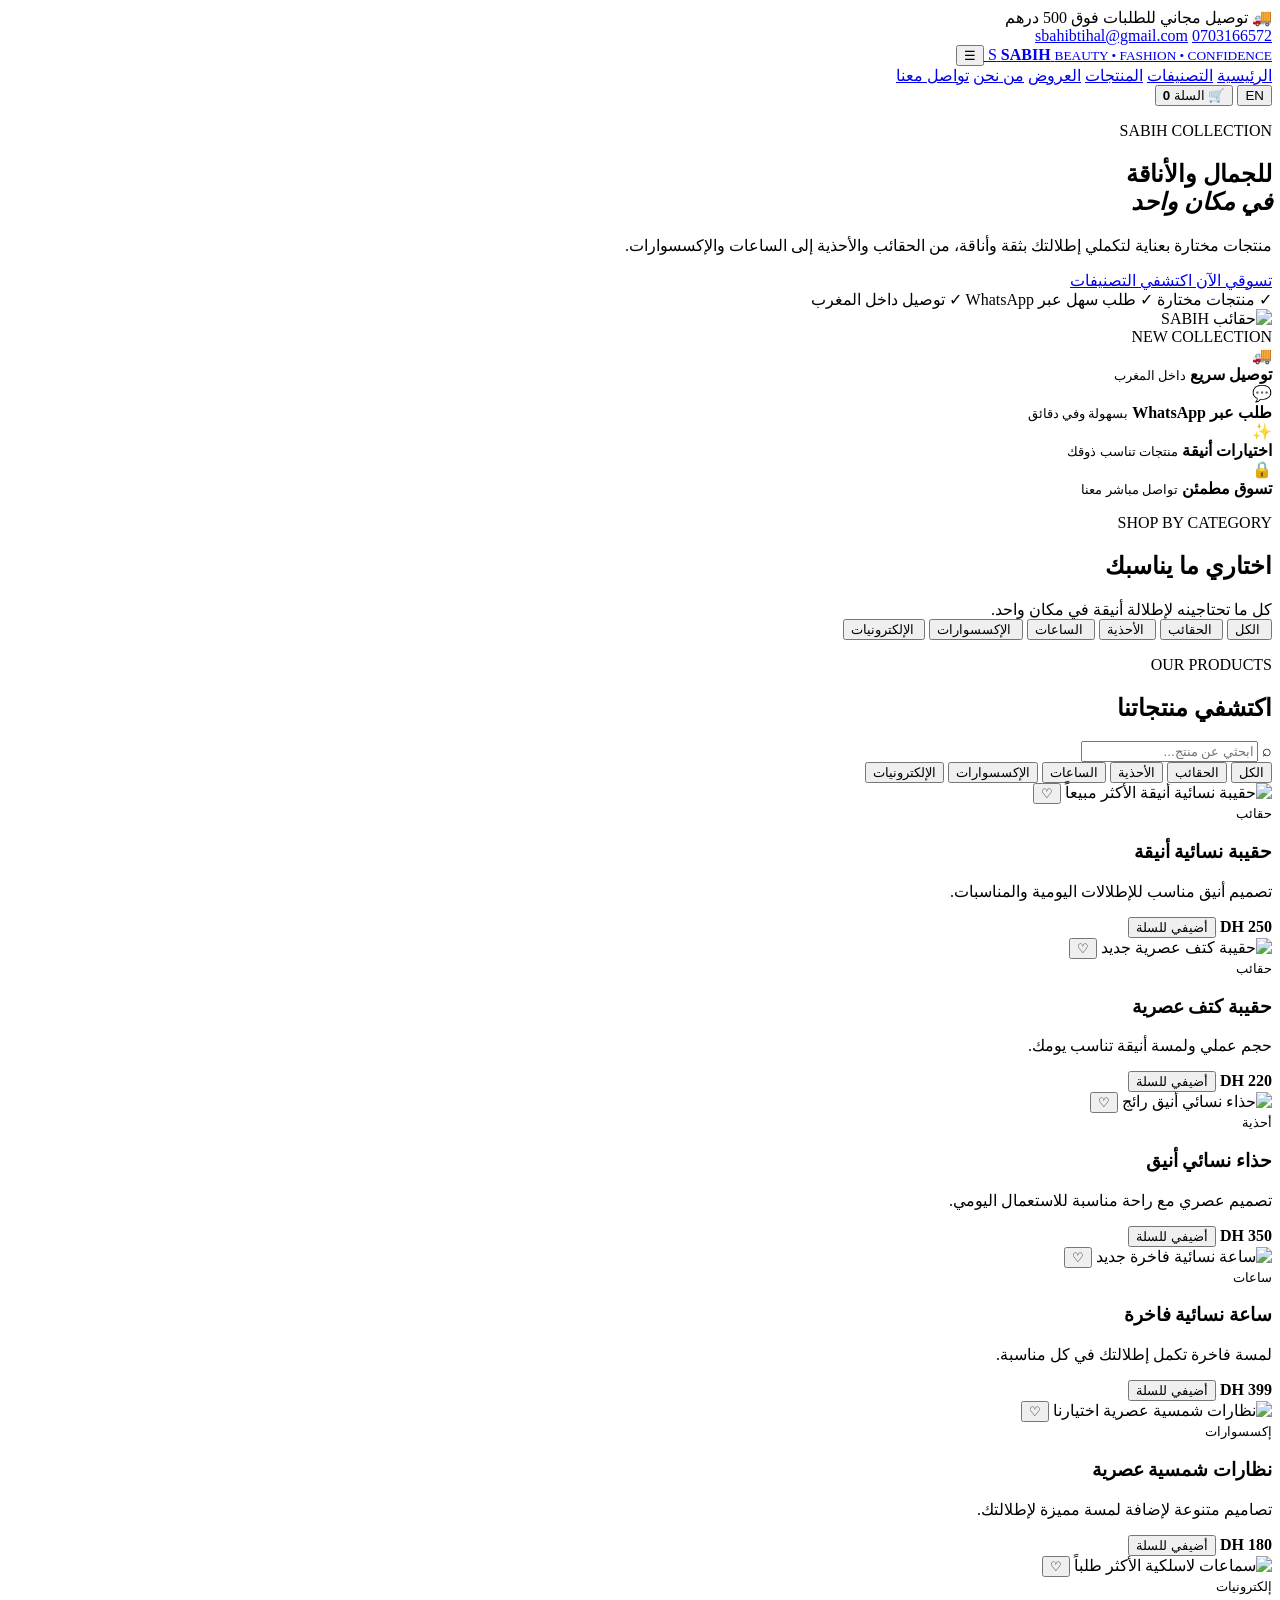
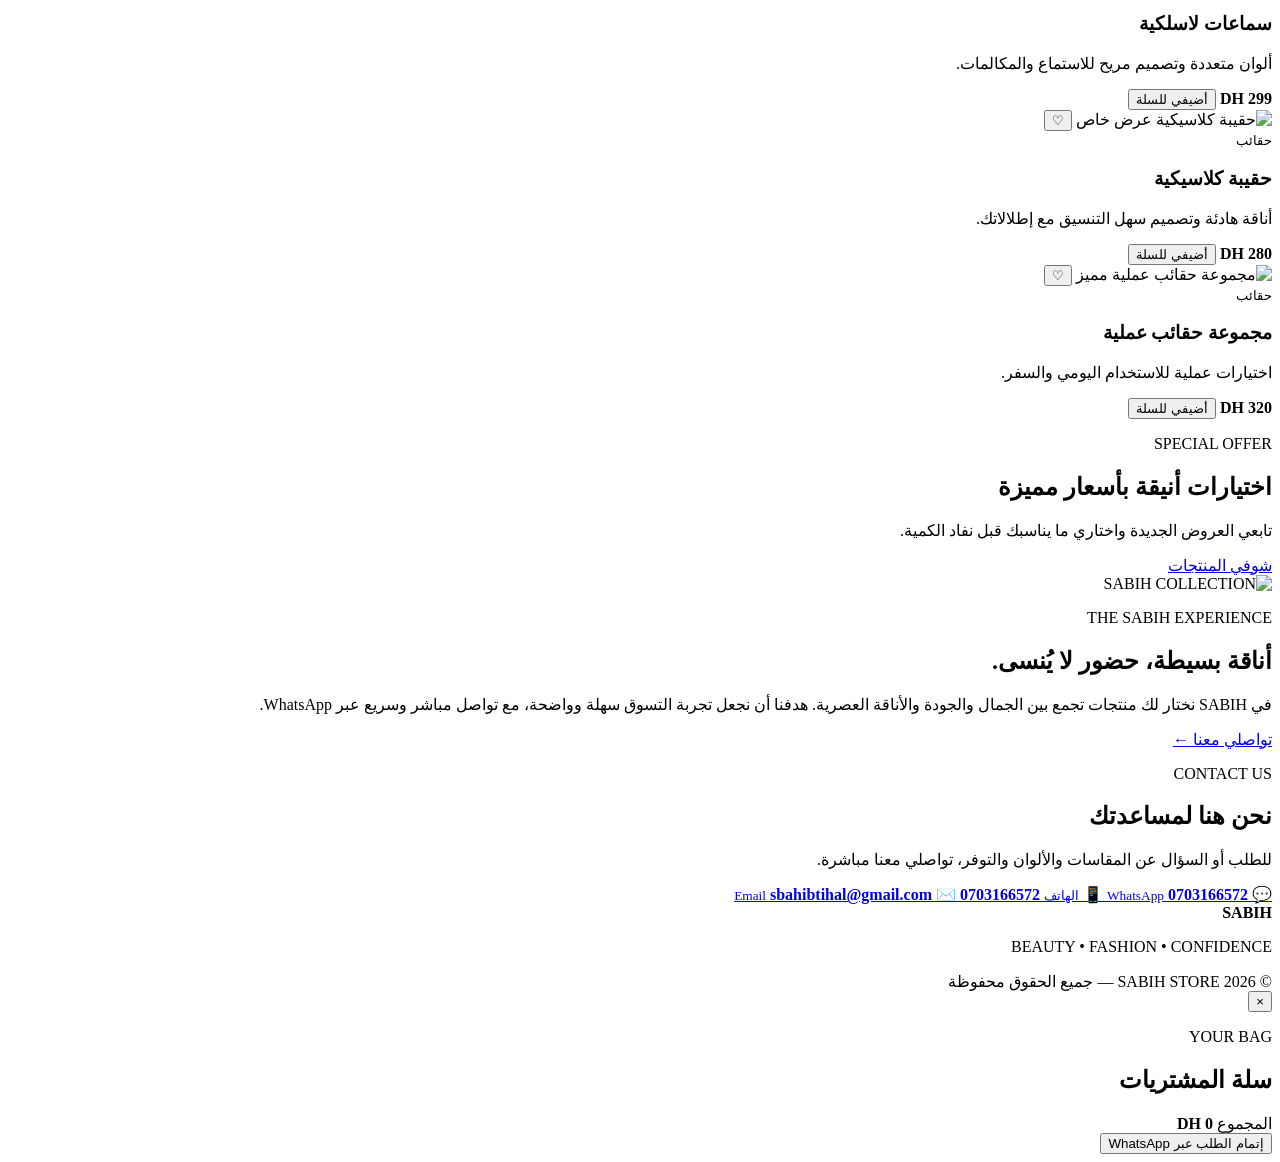
==== commit e7f8c6a0: "Update index.html" ====
--- a/store/e-commerce/index.html
+++ b/store/e-commerce/index.html
@@ -1,160 +1,1134 @@
 <!DOCTYPE html>
 <html lang="ar" dir="rtl">
 <head>
-<meta charset="UTF-8">
-<meta name="viewport" content="width=device-width, initial-scale=1.0">
-<meta name="description" content="SABIH Beauty & Fashion - متجر الجمال والأناقة">
-<title>SABIH | Beauty & Fashion</title>
-<link rel="stylesheet" href="style.css">
+  <meta charset="UTF-8">
+  <meta name="viewport" content="width=device-width, initial-scale=1.0">
+
+  <meta name="description"
+        content="SABIH BEAUTY - FASHION - CONFIDENCE | متجر أنيق للحقائب والأحذية والساعات والإكسسوارات">
+
+  <title>SABIH BEAUTY • FASHION • CONFIDENCE</title>
+
+  <link rel="preconnect" href="https://fonts.googleapis.com">
+  <link rel="preconnect" href="https://fonts.gstatic.com" crossorigin>
+
+  <link href="https://fonts.googleapis.com/css2?family=Cairo:wght@400;500;600;700;800&family=Playfair+Display:wght@600;700&display=swap"
+        rel="stylesheet">
+
+  <link rel="stylesheet" href="style.css">
 </head>
+
 <body>
 
-<div class="top-bar">
-    <span>🚚 توصيل مجاني للطلبات فوق 500 درهم</span>
-    <span>☎ 0703166572 &nbsp; ✉ sbahibtihal@gmail.com</span>
+<header class="topbar">
+  <div class="container topbar-inner">
+
+    <div>
+      🚚 توصيل مجاني للطلبات فوق 500 درهم
+    </div>
+
+    <div class="top-links">
+      <a href="tel:+212703166572">0703166572</a>
+      <a href="mailto:sbahibtihal@gmail.com">
+        sbahibtihal@gmail.com
+      </a>
+    </div>
+
+  </div>
+</header>
+
+
+<header class="header">
+
+  <div class="container nav-wrap">
+
+    <a class="brand" href="#home">
+
+      <span class="brand-mark">S</span>
+
+      <span>
+        <strong>SABIH</strong>
+        <small>BEAUTY • FASHION • CONFIDENCE</small>
+      </span>
+
+    </a>
+
+
+    <button
+      class="menu-toggle"
+      id="menu-toggle"
+      aria-label="فتح القائمة">
+      ☰
+    </button>
+
+
+    <nav id="main-nav">
+
+      <a href="#home">الرئيسية</a>
+      <a href="#categories">التصنيفات</a>
+      <a href="#products">المنتجات</a>
+      <a href="#offers">العروض</a>
+      <a href="#about">من نحن</a>
+      <a href="#contact">تواصل معنا</a>
+
+    </nav>
+
+
+    <div class="nav-actions">
+
+      <button
+        id="language-toggle"
+        class="icon-btn"
+        type="button">
+        EN
+      </button>
+
+      <button
+        id="cart-button"
+        class="cart-btn"
+        type="button">
+
+        🛒
+        <span>السلة</span>
+
+        <b id="cart-count">0</b>
+
+      </button>
+
+    </div>
+
+  </div>
+
+</header>
+
+
+
+<main id="home">
+
+
+<section class="hero">
+
+  <div class="hero-overlay"></div>
+
+  <div class="container hero-grid">
+
+    <div class="hero-copy">
+
+      <p class="eyebrow">
+        SABIH COLLECTION
+      </p>
+
+      <h1>
+        للجمال والأناقة
+        <br>
+        <em>في مكان واحد</em>
+      </h1>
+
+      <p class="hero-text">
+        منتجات مختارة بعناية لتكملي إطلالتك بثقة وأناقة،
+        من الحقائب والأحذية إلى الساعات والإكسسوارات.
+      </p>
+
+
+      <div class="hero-actions">
+
+        <a class="btn btn-dark" href="#products">
+          تسوقي الآن
+        </a>
+
+        <a class="btn btn-light" href="#categories">
+          اكتشفي التصنيفات
+        </a>
+
+      </div>
+
+
+      <div class="hero-points">
+
+        <span>✓ منتجات مختارة</span>
+        <span>✓ طلب سهل عبر WhatsApp</span>
+        <span>✓ توصيل داخل المغرب</span>
+
+      </div>
+
+    </div>
+
+
+    <div class="hero-image-card">
+
+      <img
+        src="images/bags-classic.jpg"
+        alt="حقائب SABIH">
+
+      <div class="hero-badge">
+        NEW COLLECTION
+      </div>
+
+    </div>
+
+  </div>
+
+</section>
+
+
+
+<section class="trust">
+
+  <div class="container trust-grid">
+
+    <div>
+      <span>🚚</span>
+
+      <div>
+        <strong>توصيل سريع</strong>
+        <small>داخل المغرب</small>
+      </div>
+    </div>
+
+
+    <div>
+      <span>💬</span>
+
+      <div>
+        <strong>طلب عبر WhatsApp</strong>
+        <small>بسهولة وفي دقائق</small>
+      </div>
+    </div>
+
+
+    <div>
+      <span>✨</span>
+
+      <div>
+        <strong>اختيارات أنيقة</strong>
+        <small>منتجات تناسب ذوقك</small>
+      </div>
+    </div>
+
+
+    <div>
+      <span>🔒</span>
+
+      <div>
+        <strong>تسوق مطمئن</strong>
+        <small>تواصل مباشر معنا</small>
+      </div>
+    </div>
+
+  </div>
+
+</section>
+
+
+
+<section id="categories" class="section">
+
+  <div class="container">
+
+    <div class="section-heading">
+
+      <p class="eyebrow">
+        SHOP BY CATEGORY
+      </p>
+
+      <h2>
+        اختاري ما يناسبك
+      </h2>
+
+      <span>
+        كل ما تحتاجينه لإطلالة أنيقة في مكان واحد.
+      </span>
+
+    </div>
+
+
+    <div class="category-grid">
+
+      <button
+        class="category-card active"
+        data-filter="all">
+
+        <img
+          src="images/bags-display.jpg"
+          alt="">
+
+        <span>الكل</span>
+
+      </button>
+
+
+      <button
+        class="category-card"
+        data-filter="bags">
+
+        <img
+          src="images/bags-chain.jpg"
+          alt="">
+
+        <span>الحقائب</span>
+
+      </button>
+
+
+      <button
+        class="category-card"
+        data-filter="shoes">
+
+        <img
+          src="images/shoes.jpg"
+          alt="">
+
+        <span>الأحذية</span>
+
+      </button>
+
+
+      <button
+        class="category-card"
+        data-filter="watches">
+
+        <img
+          src="images/watches.jpg"
+          alt="">
+
+        <span>الساعات</span>
+
+      </button>
+
+
+      <button
+        class="category-card"
+        data-filter="accessories">
+
+        <img
+          src="images/sunglasses.jpg"
+          alt="">
+
+        <span>الإكسسوارات</span>
+
+      </button>
+
+
+      <button
+        class="category-card"
+        data-filter="tech">
+
+        <img
+          src="images/headphones.jpg"
+          alt="">
+
+        <span>الإلكترونيات</span>
+
+      </button>
+
+    </div>
+
+  </div>
+
+</section>
+
+
+
+<section id="products" class="section products-section">
+
+  <div class="container">
+
+
+    <div class="section-heading row-heading">
+
+      <div>
+
+        <p class="eyebrow">
+          OUR PRODUCTS
+        </p>
+
+        <h2>
+          اكتشفي منتجاتنا
+        </h2>
+
+      </div>
+
+
+      <div class="search-box">
+
+        <span>⌕</span>
+
+        <input
+          id="search-input"
+          type="search"
+          placeholder="ابحثي عن منتج...">
+
+      </div>
+
+    </div>
+
+
+    <div class="filter-pills">
+
+      <button
+        class="filter-pill active"
+        data-filter="all">
+        الكل
+      </button>
+
+      <button
+        class="filter-pill"
+        data-filter="bags">
+        الحقائب
+      </button>
+
+      <button
+        class="filter-pill"
+        data-filter="shoes">
+        الأحذية
+      </button>
+
+      <button
+        class="filter-pill"
+        data-filter="watches">
+        الساعات
+      </button>
+
+      <button
+        class="filter-pill"
+        data-filter="accessories">
+        الإكسسوارات
+      </button>
+
+      <button
+        class="filter-pill"
+        data-filter="tech">
+        الإلكترونيات
+      </button>
+
+    </div>
+
+
+
+    <div id="products-grid" class="products-grid">
+
+
+      <article
+        class="product-card"
+        data-category="bags"
+        data-name="حقيبة نسائية أنيقة">
+
+        <div class="product-media">
+
+          <img
+            src="images/bags-chain.jpg"
+            alt="حقيبة نسائية أنيقة">
+
+          <span class="tag">
+            الأكثر مبيعاً
+          </span>
+
+          <button
+            class="quick"
+            type="button">
+            ♡
+          </button>
+
+        </div>
+
+
+        <div class="product-body">
+
+          <small>حقائب</small>
+
+          <h3>
+            حقيبة نسائية أنيقة
+          </h3>
+
+          <p>
+            تصميم أنيق مناسب للإطلالات اليومية والمناسبات.
+          </p>
+
+
+          <div class="product-bottom">
+
+            <strong>
+              250 DH
+            </strong>
+
+            <button
+              class="add-cart"
+              data-name="حقيبة نسائية أنيقة"
+              data-price="250">
+
+              أضيفي للسلة
+
+            </button>
+
+          </div>
+
+        </div>
+
+      </article>
+
+
+
+      <article
+        class="product-card"
+        data-category="bags"
+        data-name="حقيبة كتف عصرية">
+
+        <div class="product-media">
+
+          <img
+            src="images/mini-bags.jpg"
+            alt="حقيبة كتف عصرية">
+
+          <span class="tag new">
+            جديد
+          </span>
+
+          <button
+            class="quick"
+            type="button">
+            ♡
+          </button>
+
+        </div>
+
+
+        <div class="product-body">
+
+          <small>حقائب</small>
+
+          <h3>
+            حقيبة كتف عصرية
+          </h3>
+
+          <p>
+            حجم عملي ولمسة أنيقة تناسب يومك.
+          </p>
+
+
+          <div class="product-bottom">
+
+            <strong>
+              220 DH
+            </strong>
+
+            <button
+              class="add-cart"
+              data-name="حقيبة كتف عصرية"
+              data-price="220">
+
+              أضيفي للسلة
+
+            </button>
+
+          </div>
+
+        </div>
+
+      </article>
+
+
+
+      <article
+        class="product-card"
+        data-category="shoes"
+        data-name="حذاء نسائي أنيق">
+
+        <div class="product-media">
+
+          <img
+            src="images/shoes.jpg"
+            alt="حذاء نسائي أنيق">
+
+          <span class="tag">
+            رائج
+          </span>
+
+          <button
+            class="quick"
+            type="button">
+            ♡
+          </button>
+
+        </div>
+
+
+        <div class="product-body">
+
+          <small>أحذية</small>
+
+          <h3>
+            حذاء نسائي أنيق
+          </h3>
+
+          <p>
+            تصميم عصري مع راحة مناسبة للاستعمال اليومي.
+          </p>
+
+
+          <div class="product-bottom">
+
+            <strong>
+              350 DH
+            </strong>
+
+            <button
+              class="add-cart"
+              data-name="حذاء نسائي أنيق"
+              data-price="350">
+
+              أضيفي للسلة
+
+            </button>
+
+          </div>
+
+        </div>
+
+      </article>
+
+
+
+      <article
+        class="product-card"
+        data-category="watches"
+        data-name="ساعة نسائية فاخرة">
+
+        <div class="product-media">
+
+          <img
+            src="images/watches.jpg"
+            alt="ساعة نسائية فاخرة">
+
+          <span class="tag new">
+            جديد
+          </span>
+
+          <button
+            class="quick"
+            type="button">
+            ♡
+          </button>
+
+        </div>
+
+
+        <div class="product-body">
+
+          <small>ساعات</small>
+
+          <h3>
+            ساعة نسائية فاخرة
+          </h3>
+
+          <p>
+            لمسة فاخرة تكمل إطلالتك في كل مناسبة.
+          </p>
+
+
+          <div class="product-bottom">
+
+            <strong>
+              399 DH
+            </strong>
+
+            <button
+              class="add-cart"
+              data-name="ساعة نسائية فاخرة"
+              data-price="399">
+
+              أضيفي للسلة
+
+            </button>
+
+          </div>
+
+        </div>
+
+      </article>
+
+
+
+      <article
+        class="product-card"
+        data-category="accessories"
+        data-name="نظارات شمسية عصرية">
+
+        <div class="product-media">
+
+          <img
+            src="images/sunglasses.jpg"
+            alt="نظارات شمسية عصرية">
+
+          <span class="tag">
+            اختيارنا
+          </span>
+
+          <button
+            class="quick"
+            type="button">
+            ♡
+          </button>
+
+        </div>
+
+
+        <div class="product-body">
+
+          <small>إكسسوارات</small>
+
+          <h3>
+            نظارات شمسية عصرية
+          </h3>
+
+          <p>
+            تصاميم متنوعة لإضافة لمسة مميزة لإطلالتك.
+          </p>
+
+
+          <div class="product-bottom">
+
+            <strong>
+              180 DH
+            </strong>
+
+            <button
+              class="add-cart"
+              data-name="نظارات شمسية عصرية"
+              data-price="180">
+
+              أضيفي للسلة
+
+            </button>
+
+          </div>
+
+        </div>
+
+      </article>
+
+
+
+      <article
+        class="product-card"
+        data-category="tech"
+        data-name="سماعات لاسلكية">
+
+        <div class="product-media">
+
+          <img
+            src="images/headphones.jpg"
+            alt="سماعات لاسلكية">
+
+          <span class="tag">
+            الأكثر طلباً
+          </span>
+
+          <button
+            class="quick"
+            type="button">
+            ♡
+          </button>
+
+        </div>
+
+
+        <div class="product-body">
+
+          <small>إلكترونيات</small>
+
+          <h3>
+            سماعات لاسلكية
+          </h3>
+
+          <p>
+            ألوان متعددة وتصميم مريح للاستماع والمكالمات.
+          </p>
+
+
+          <div class="product-bottom">
+
+            <strong>
+              299 DH
+            </strong>
+
+            <button
+              class="add-cart"
+              data-name="سماعات لاسلكية"
+              data-price="299">
+
+              أضيفي للسلة
+
+            </button>
+
+          </div>
+
+        </div>
+
+      </article>
+
+
+
+      <article
+        class="product-card"
+        data-category="bags"
+        data-name="حقيبة كلاسيكية">
+
+        <div class="product-media">
+
+          <img
+            src="images/bags-classic.jpg"
+            alt="حقيبة كلاسيكية">
+
+          <span class="tag sale">
+            عرض خاص
+          </span>
+
+          <button
+            class="quick"
+            type="button">
+            ♡
+          </button>
+
+        </div>
+
+
+        <div class="product-body">
+
+          <small>حقائب</small>
+
+          <h3>
+            حقيبة كلاسيكية
+          </h3>
+
+          <p>
+            أناقة هادئة وتصميم سهل التنسيق مع إطلالاتك.
+          </p>
+
+
+          <div class="product-bottom">
+
+            <strong>
+              280 DH
+            </strong>
+
+            <button
+              class="add-cart"
+              data-name="حقيبة كلاسيكية"
+              data-price="280">
+
+              أضيفي للسلة
+
+            </button>
+
+          </div>
+
+        </div>
+
+      </article>
+
+
+
+      <article
+        class="product-card"
+        data-category="bags"
+        data-name="مجموعة حقائب عملية">
+
+        <div class="product-media">
+
+          <img
+            src="images/backpacks.jpg"
+            alt="مجموعة حقائب عملية">
+
+          <span class="tag">
+            مميز
+          </span>
+
+          <button
+            class="quick"
+            type="button">
+            ♡
+          </button>
+
+        </div>
+
+
+        <div class="product-body">
+
+          <small>حقائب</small>
+
+          <h3>
+            مجموعة حقائب عملية
+          </h3>
+
+          <p>
+            اختيارات عملية للاستخدام اليومي والسفر.
+          </p>
+
+
+          <div class="product-bottom">
+
+            <strong>
+              320 DH
+            </strong>
+
+            <button
+              class="add-cart"
+              data-name="مجموعة حقائب عملية"
+              data-price="320">
+
+              أضيفي للسلة
+
+            </button>
+
+          </div>
+
+        </div>
+
+      </article>
+
+    </div>
+
+
+    <p
+      id="no-results"
+      class="no-results"
+      hidden>
+      لم نجد منتجًا بهذا الاسم.
+    </p>
+
+  </div>
+
+</section>
+
+
+
+<section id="offers" class="offer-banner">
+
+  <div class="container offer-inner">
+
+    <div>
+
+      <p class="eyebrow">
+        SPECIAL OFFER
+      </p>
+
+      <h2>
+        اختيارات أنيقة بأسعار مميزة
+      </h2>
+
+      <p>
+        تابعي العروض الجديدة واختاري ما يناسبك قبل نفاد الكمية.
+      </p>
+
+    </div>
+
+    <a
+      class="btn btn-light"
+      href="#products">
+
+      شوفي المنتجات
+
+    </a>
+
+  </div>
+
+</section>
+
+
+
+<section id="about" class="section about-section">
+
+  <div class="container about-grid">
+
+    <div class="about-image">
+
+      <img
+        src="images/bags-display.jpg"
+        alt="SABIH COLLECTION">
+
+    </div>
+
+
+    <div class="about-copy">
+
+      <p class="eyebrow">
+        THE SABIH EXPERIENCE
+      </p>
+
+      <h2>
+        أناقة بسيطة، حضور لا يُنسى.
+      </h2>
+
+      <p>
+        في SABIH نختار لك منتجات تجمع بين الجمال والجودة
+        والأناقة العصرية. هدفنا أن نجعل تجربة التسوق سهلة
+        وواضحة، مع تواصل مباشر وسريع عبر WhatsApp.
+      </p>
+
+      <a
+        class="text-link"
+        href="#contact">
+
+        تواصلي معنا ←
+
+      </a>
+
+    </div>
+
+  </div>
+
+</section>
+
+
+
+<section id="contact" class="contact-section">
+
+  <div class="container contact-grid">
+
+    <div>
+
+      <p class="eyebrow">
+        CONTACT US
+      </p>
+
+      <h2>
+        نحن هنا لمساعدتك
+      </h2>
+
+      <p>
+        للطلب أو السؤال عن المقاسات والألوان والتوفر،
+        تواصلي معنا مباشرة.
+      </p>
+
+    </div>
+
+
+    <div class="contact-cards">
+
+      <a
+        href="https://wa.me/212703166572"
+        target="_blank"
+        rel="noopener">
+
+        💬
+
+        <span>
+          <small>WhatsApp</small>
+          <strong>0703166572</strong>
+        </span>
+
+      </a>
+
+
+      <a href="tel:+212703166572">
+
+        📱
+
+        <span>
+          <small>الهاتف</small>
+          <strong>0703166572</strong>
+        </span>
+
+      </a>
+
+
+      <a href="mailto:sbahibtihal@gmail.com">
+
+        ✉️
+
+        <span>
+          <small>Email</small>
+          <strong>sbahibtihal@gmail.com</strong>
+        </span>
+
+      </a>
+
+    </div>
+
+  </div>
+
+</section>
+
+</main>
+
+
+
+<footer>
+
+  <div class="container footer-inner">
+
+    <div>
+
+      <strong>SABIH</strong>
+
+      <p>
+        BEAUTY • FASHION • CONFIDENCE
+      </p>
+
+    </div>
+
+    <div>
+      © 2026 SABIH STORE — جميع الحقوق محفوظة
+    </div>
+
+  </div>
+
+</footer>
+
+
+
+<div
+  id="cart"
+  class="cart-overlay"
+  aria-hidden="true">
+
+  <div class="cart-panel">
+
+    <button
+      id="close-cart"
+      class="close-cart"
+      type="button">
+      ×
+    </button>
+
+    <p class="eyebrow">
+      YOUR BAG
+    </p>
+
+    <h2>
+      سلة المشتريات
+    </h2>
+
+    <div id="cart-items"></div>
+
+    <div class="cart-total">
+
+      <span>
+        المجموع
+      </span>
+
+      <strong id="cart-total">
+        0 DH
+      </strong>
+
+    </div>
+
+    <button
+      id="checkout"
+      class="checkout"
+      type="button">
+
+      إتمام الطلب عبر WhatsApp
+
+    </button>
+
+  </div>
+
 </div>
 
-<header>
-    <div class="header">
-        <div class="header-icons">
-            <button class="icon-btn" onclick="openCart()" aria-label="فتح السلة">🛍️ <span id="cartCount">0</span></button>
-            <button class="icon-btn" onclick="showFavorites()" aria-label="المفضلة">♡ <span id="favoriteCount">0</span></button>
-        </div>
-
-        <nav>
-            <a href="#home">الرئيسية</a>
-            <a href="#beauty">الجمال</a>
-            <a href="#fashion">الملابس</a>
-            <a href="#offers">العروض</a>
-            <a href="#products">المنتجات</a>
-            <a href="#contact">تواصل معنا</a>
-        </nav>
-
-        <div class="logo">
-            SABIH
-            <span>BEAUTY • FASHION • CONFIDENCE</span>
-        </div>
-    </div>
-</header>
-
-<main>
-<section class="hero" id="home">
-    <div class="hero-content">
-        <span class="eyebrow">SABIH COLLECTION</span>
-        <h1>للجمال والأناقة<br>في مكان واحد</h1>
-        <p>منتجات مختارة بعناية لتكملي إطلالتك بثقة وأناقة.</p>
-        <button class="shop-btn" onclick="scrollToProducts()">تسوقي الآن <small>SHOP NOW</small></button>
-    </div>
-    <div class="hero-image beauty" aria-label="قسم الجمال"><span>BEAUTY</span></div>
-    <div class="hero-image fashion" aria-label="قسم الموضة"><span>FASHION</span></div>
-</section>
-
-<section class="categories">
-    <div class="category" id="beauty">
-        <span class="category-number">01</span>
-        <h3>مستحضرات التجميل</h3>
-        <p>BEAUTY</p>
-        <button onclick="filterAndScroll('beauty')">اكتشفي المجموعة</button>
-    </div>
-    <div class="category" id="fashion">
-        <span class="category-number">02</span>
-        <h3>ملابس نسائية</h3>
-        <p>FASHION</p>
-        <button onclick="filterAndScroll('fashion')">اكتشفي المجموعة</button>
-    </div>
-    <div class="category" id="offers">
-        <span class="category-number">03</span>
-        <h3>العروض</h3>
-        <p>OFFERS</p>
-        <button onclick="filterAndScroll('offers')">شوفي العروض</button>
-    </div>
-    <div class="category">
-        <span class="category-number">04</span>
-        <h3>الأكثر مبيعاً</h3>
-        <p>BEST SELLERS</p>
-        <button onclick="filterAndScroll('all')">تسوقي الآن</button>
-    </div>
-</section>
-
-<section class="benefits">
-    <div class="benefit"><div class="symbol">📦</div><strong>توصيل سريع</strong><small>لجميع المدن المغربية</small></div>
-    <div class="benefit"><div class="symbol">💳</div><strong>دفع آمن</strong><small>عند الاستلام أو إلكتروني</small></div>
-    <div class="benefit"><div class="symbol">↩</div><strong>إرجاع واستبدال</strong><small>بسهولة وأمان</small></div>
-    <div class="benefit"><div class="symbol">✦</div><strong>جودة مضمونة</strong><small>منتجات مختارة بعناية</small></div>
-</section>
-
-<section class="section" id="products">
-    <div class="section-title">
-        <span class="eyebrow">SABIH STORE</span>
-        <h2>اكتشفي منتجاتنا</h2>
-        <p>BEAUTY • FASHION • CONFIDENCE</p>
-    </div>
-
-    <div class="shop-tools">
-        <div class="search-box">
-            <input id="searchInput" type="search" placeholder="ابحثي عن منتج..." oninput="searchProducts()">
-            <span>⌕</span>
-        </div>
-        <div class="filters">
-            <button class="filter-btn active" data-filter="all" onclick="filterProducts('all')">الكل</button>
-            <button class="filter-btn" data-filter="beauty" onclick="filterProducts('beauty')">الجمال</button>
-            <button class="filter-btn" data-filter="fashion" onclick="filterProducts('fashion')">الملابس</button>
-            <button class="filter-btn" data-filter="offers" onclick="filterProducts('offers')">العروض</button>
-        </div>
-    </div>
-
-    <div class="products" id="productList"></div>
-</section>
-
-<section class="section story">
-    <div class="story-content">
-        <span class="eyebrow">THE SABIH EXPERIENCE</span>
-        <h2>أناقة بسيطة، حضور لا يُنسى.</h2>
-        <p>في SABIH نختار قطعاً ومنتجات تجمع بين الجمال، الجودة، والأناقة العصرية لتمنحك تجربة تسوق راقية وبسيطة.</p>
-        <button class="outline-btn" onclick="scrollToProducts()">اكتشفي المنتجات</button>
-    </div>
-    <div class="story-card"><span>SABIH</span><small>Beauty • Fashion</small></div>
-</section>
-</main>
-
-<footer id="contact">
-    <div class="footer">
-        <div>
-            <div class="footer-logo">SABIH</div>
-            <p>Beauty • Fashion • Confidence</p>
-            <p>متجر يجمع الجمال والأناقة في تجربة تسوق واحدة.</p>
-        </div>
-        <div>
-            <h3>روابط سريعة</h3>
-            <a href="#home">الرئيسية</a>
-            <a href="#beauty">الجمال</a>
-            <a href="#fashion">الملابس</a>
-            <a href="#products">المنتجات</a>
-        </div>
-        <div>
-            <h3>تواصل معنا</h3>
-            <p>WhatsApp: 0703166572</p>
-            <p>Email: sbahibtihal@gmail.com</p>
-            <button class="footer-wa" onclick="openWhatsApp()">تواصلي معنا على WhatsApp</button>
-        </div>
-    </div>
-    <div class="copyright">© 2026 SABIH. جميع الحقوق محفوظة.</div>
-</footer>
-
-<a class="whatsapp" href="https://wa.me/212703166572" target="_blank" rel="noopener" aria-label="WhatsApp">☎</a>
-
-<div class="cart-overlay" id="cartOverlay">
-    <aside class="cart" aria-label="سلة المشتريات">
-        <button class="close-cart" onclick="closeCart()" aria-label="إغلاق">×</button>
-        <h2>سلة المشتريات</h2>
-        <div id="cartItems"></div>
-        <div class="cart-total" id="cartTotal">المجموع: 0 MAD</div>
-        <button class="checkout" onclick="checkoutWhatsApp()">إتمام الطلب عبر WhatsApp</button>
-    </aside>
-</div>
-
-<div class="toast" id="toast"></div>
+
 
 <script src="script.js"></script>
+
 </body>
 </html>
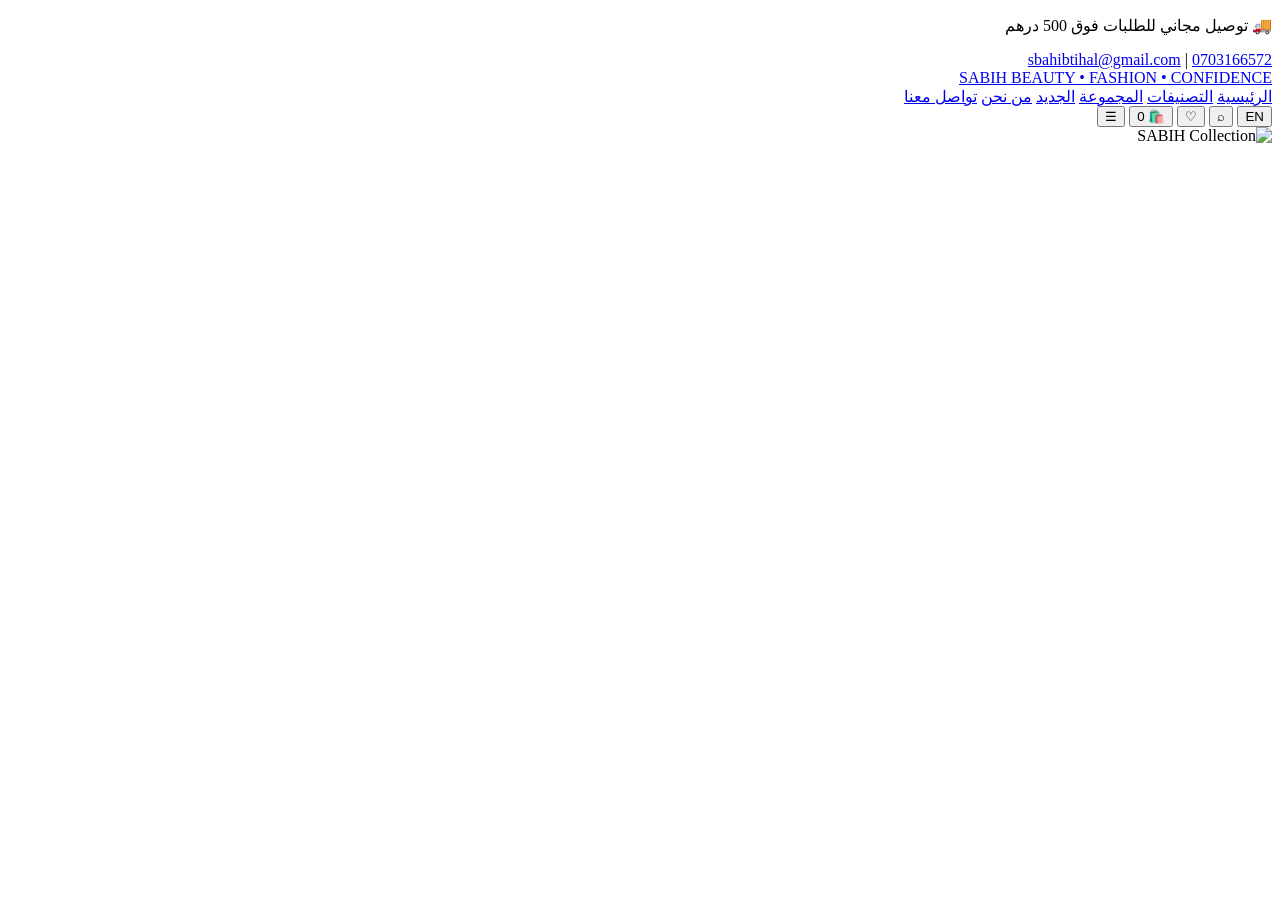
==== commit b6fc1536: "Update index.html" ====
--- a/store/e-commerce/index.html
+++ b/store/e-commerce/index.html
@@ -5,93 +5,114 @@
   <meta name="viewport" content="width=device-width, initial-scale=1.0">
 
   <meta name="description"
-        content="SABIH BEAUTY - FASHION - CONFIDENCE | متجر أنيق للحقائب والأحذية والساعات والإكسسوارات">
+    content="SABIH BEAUTY • FASHION • CONFIDENCE - متجر نسائي للأناقة والجمال">
 
-  <title>SABIH BEAUTY • FASHION • CONFIDENCE</title>
+  <title>SABIH | BEAUTY • FASHION • CONFIDENCE</title>
 
   <link rel="preconnect" href="https://fonts.googleapis.com">
   <link rel="preconnect" href="https://fonts.gstatic.com" crossorigin>
 
-  <link href="https://fonts.googleapis.com/css2?family=Cairo:wght@400;500;600;700;800&family=Playfair+Display:wght@600;700&display=swap"
-        rel="stylesheet">
+  <link href="https://fonts.googleapis.com/css2?family=Cairo:wght@400;500;600;700&family=Playfair+Display:wght@500;600;700&display=swap"
+    rel="stylesheet">
 
   <link rel="stylesheet" href="style.css">
 </head>
 
 <body>
 
-<header class="topbar">
+<!-- =========================
+     TOP BAR
+========================= -->
+
+<div class="topbar">
   <div class="container topbar-inner">
 
-    <div>
-      🚚 توصيل مجاني للطلبات فوق 500 درهم
-    </div>
+    <p>🚚 توصيل مجاني للطلبات فوق 500 درهم</p>
 
-    <div class="top-links">
+    <div class="top-contact">
       <a href="tel:+212703166572">0703166572</a>
+      <span>|</span>
       <a href="mailto:sbahibtihal@gmail.com">
         sbahibtihal@gmail.com
       </a>
     </div>
 
   </div>
-</header>
+</div>
 
+
+<!-- =========================
+     HEADER
+========================= -->
 
 <header class="header">
 
-  <div class="container nav-wrap">
+  <div class="container header-inner">
 
-    <a class="brand" href="#home">
+    <a href="#home" class="brand">
 
-      <span class="brand-mark">S</span>
+      <span class="brand-name">SABIH</span>
 
-      <span>
-        <strong>SABIH</strong>
-        <small>BEAUTY • FASHION • CONFIDENCE</small>
+      <span class="brand-subtitle">
+        BEAUTY • FASHION • CONFIDENCE
       </span>
 
     </a>
 
 
-    <button
-      class="menu-toggle"
-      id="menu-toggle"
-      aria-label="فتح القائمة">
-      ☰
-    </button>
-
-
-    <nav id="main-nav">
+    <nav class="main-nav" id="main-nav">
 
       <a href="#home">الرئيسية</a>
       <a href="#categories">التصنيفات</a>
-      <a href="#products">المنتجات</a>
-      <a href="#offers">العروض</a>
+      <a href="#products">المجموعة</a>
+      <a href="#new-collection">الجديد</a>
       <a href="#about">من نحن</a>
       <a href="#contact">تواصل معنا</a>
 
     </nav>
 
 
-    <div class="nav-actions">
+    <div class="header-actions">
 
       <button
         id="language-toggle"
-        class="icon-btn"
+        class="header-icon"
         type="button">
         EN
       </button>
 
       <button
+        class="header-icon search-button"
+        type="button"
+        aria-label="البحث">
+        ⌕
+      </button>
+
+      <button
+        class="header-icon favorite-button"
+        type="button"
+        aria-label="المفضلة">
+        ♡
+      </button>
+
+      <button
         id="cart-button"
-        class="cart-btn"
+        class="cart-button"
         type="button">
 
-        🛒
-        <span>السلة</span>
+        🛍️
 
-        <b id="cart-count">0</b>
+        <span id="cart-count">0</span>
+
+      </button>
+
+      <button
+        id="menu-toggle"
+        class="menu-toggle"
+        type="button"
+        aria-label="القائمة">
+
+        ☰
 
       </button>
 
@@ -102,1033 +123,26 @@
 </header>
 
 
+<!-- =========================
+     MAIN
+========================= -->
 
 <main id="home">
 
 
+<!-- =========================
+     HERO
+========================= -->
+
 <section class="hero">
 
-  <div class="hero-overlay"></div>
+  <div class="hero-image">
 
-  <div class="container hero-grid">
-
-    <div class="hero-copy">
-
-      <p class="eyebrow">
-        SABIH COLLECTION
-      </p>
-
-      <h1>
-        للجمال والأناقة
-        <br>
-        <em>في مكان واحد</em>
-      </h1>
-
-      <p class="hero-text">
-        منتجات مختارة بعناية لتكملي إطلالتك بثقة وأناقة،
-        من الحقائب والأحذية إلى الساعات والإكسسوارات.
-      </p>
-
-
-      <div class="hero-actions">
-
-        <a class="btn btn-dark" href="#products">
-          تسوقي الآن
-        </a>
-
-        <a class="btn btn-light" href="#categories">
-          اكتشفي التصنيفات
-        </a>
-
-      </div>
-
-
-      <div class="hero-points">
-
-        <span>✓ منتجات مختارة</span>
-        <span>✓ طلب سهل عبر WhatsApp</span>
-        <span>✓ توصيل داخل المغرب</span>
-
-      </div>
-
-    </div>
-
-
-    <div class="hero-image-card">
-
-      <img
-        src="images/bags-classic.jpg"
-        alt="حقائب SABIH">
-
-      <div class="hero-badge">
-        NEW COLLECTION
-      </div>
-
-    </div>
+    <img
+      src="images/bags-display.jpg"
+      alt="SABIH Collection">
 
   </div>
 
-</section>
 
-
-
-<section class="trust">
-
-  <div class="container trust-grid">
-
-    <div>
-      <span>🚚</span>
-
-      <div>
-        <strong>توصيل سريع</strong>
-        <small>داخل المغرب</small>
-      </div>
-    </div>
-
-
-    <div>
-      <span>💬</span>
-
-      <div>
-        <strong>طلب عبر WhatsApp</strong>
-        <small>بسهولة وفي دقائق</small>
-      </div>
-    </div>
-
-
-    <div>
-      <span>✨</span>
-
-      <div>
-        <strong>اختيارات أنيقة</strong>
-        <small>منتجات تناسب ذوقك</small>
-      </div>
-    </div>
-
-
-    <div>
-      <span>🔒</span>
-
-      <div>
-        <strong>تسوق مطمئن</strong>
-        <small>تواصل مباشر معنا</small>
-      </div>
-    </div>
-
-  </div>
-
-</section>
-
-
-
-<section id="categories" class="section">
-
-  <div class="container">
-
-    <div class="section-heading">
-
-      <p class="eyebrow">
-        SHOP BY CATEGORY
-      </p>
-
-      <h2>
-        اختاري ما يناسبك
-      </h2>
-
-      <span>
-        كل ما تحتاجينه لإطلالة أنيقة في مكان واحد.
-      </span>
-
-    </div>
-
-
-    <div class="category-grid">
-
-      <button
-        class="category-card active"
-        data-filter="all">
-
-        <img
-          src="images/bags-display.jpg"
-          alt="">
-
-        <span>الكل</span>
-
-      </button>
-
-
-      <button
-        class="category-card"
-        data-filter="bags">
-
-        <img
-          src="images/bags-chain.jpg"
-          alt="">
-
-        <span>الحقائب</span>
-
-      </button>
-
-
-      <button
-        class="category-card"
-        data-filter="shoes">
-
-        <img
-          src="images/shoes.jpg"
-          alt="">
-
-        <span>الأحذية</span>
-
-      </button>
-
-
-      <button
-        class="category-card"
-        data-filter="watches">
-
-        <img
-          src="images/watches.jpg"
-          alt="">
-
-        <span>الساعات</span>
-
-      </button>
-
-
-      <button
-        class="category-card"
-        data-filter="accessories">
-
-        <img
-          src="images/sunglasses.jpg"
-          alt="">
-
-        <span>الإكسسوارات</span>
-
-      </button>
-
-
-      <button
-        class="category-card"
-        data-filter="tech">
-
-        <img
-          src="images/headphones.jpg"
-          alt="">
-
-        <span>الإلكترونيات</span>
-
-      </button>
-
-    </div>
-
-  </div>
-
-</section>
-
-
-
-<section id="products" class="section products-section">
-
-  <div class="container">
-
-
-    <div class="section-heading row-heading">
-
-      <div>
-
-        <p class="eyebrow">
-          OUR PRODUCTS
-        </p>
-
-        <h2>
-          اكتشفي منتجاتنا
-        </h2>
-
-      </div>
-
-
-      <div class="search-box">
-
-        <span>⌕</span>
-
-        <input
-          id="search-input"
-          type="search"
-          placeholder="ابحثي عن منتج...">
-
-      </div>
-
-    </div>
-
-
-    <div class="filter-pills">
-
-      <button
-        class="filter-pill active"
-        data-filter="all">
-        الكل
-      </button>
-
-      <button
-        class="filter-pill"
-        data-filter="bags">
-        الحقائب
-      </button>
-
-      <button
-        class="filter-pill"
-        data-filter="shoes">
-        الأحذية
-      </button>
-
-      <button
-        class="filter-pill"
-        data-filter="watches">
-        الساعات
-      </button>
-
-      <button
-        class="filter-pill"
-        data-filter="accessories">
-        الإكسسوارات
-      </button>
-
-      <button
-        class="filter-pill"
-        data-filter="tech">
-        الإلكترونيات
-      </button>
-
-    </div>
-
-
-
-    <div id="products-grid" class="products-grid">
-
-
-      <article
-        class="product-card"
-        data-category="bags"
-        data-name="حقيبة نسائية أنيقة">
-
-        <div class="product-media">
-
-          <img
-            src="images/bags-chain.jpg"
-            alt="حقيبة نسائية أنيقة">
-
-          <span class="tag">
-            الأكثر مبيعاً
-          </span>
-
-          <button
-            class="quick"
-            type="button">
-            ♡
-          </button>
-
-        </div>
-
-
-        <div class="product-body">
-
-          <small>حقائب</small>
-
-          <h3>
-            حقيبة نسائية أنيقة
-          </h3>
-
-          <p>
-            تصميم أنيق مناسب للإطلالات اليومية والمناسبات.
-          </p>
-
-
-          <div class="product-bottom">
-
-            <strong>
-              250 DH
-            </strong>
-
-            <button
-              class="add-cart"
-              data-name="حقيبة نسائية أنيقة"
-              data-price="250">
-
-              أضيفي للسلة
-
-            </button>
-
-          </div>
-
-        </div>
-
-      </article>
-
-
-
-      <article
-        class="product-card"
-        data-category="bags"
-        data-name="حقيبة كتف عصرية">
-
-        <div class="product-media">
-
-          <img
-            src="images/mini-bags.jpg"
-            alt="حقيبة كتف عصرية">
-
-          <span class="tag new">
-            جديد
-          </span>
-
-          <button
-            class="quick"
-            type="button">
-            ♡
-          </button>
-
-        </div>
-
-
-        <div class="product-body">
-
-          <small>حقائب</small>
-
-          <h3>
-            حقيبة كتف عصرية
-          </h3>
-
-          <p>
-            حجم عملي ولمسة أنيقة تناسب يومك.
-          </p>
-
-
-          <div class="product-bottom">
-
-            <strong>
-              220 DH
-            </strong>
-
-            <button
-              class="add-cart"
-              data-name="حقيبة كتف عصرية"
-              data-price="220">
-
-              أضيفي للسلة
-
-            </button>
-
-          </div>
-
-        </div>
-
-      </article>
-
-
-
-      <article
-        class="product-card"
-        data-category="shoes"
-        data-name="حذاء نسائي أنيق">
-
-        <div class="product-media">
-
-          <img
-            src="images/shoes.jpg"
-            alt="حذاء نسائي أنيق">
-
-          <span class="tag">
-            رائج
-          </span>
-
-          <button
-            class="quick"
-            type="button">
-            ♡
-          </button>
-
-        </div>
-
-
-        <div class="product-body">
-
-          <small>أحذية</small>
-
-          <h3>
-            حذاء نسائي أنيق
-          </h3>
-
-          <p>
-            تصميم عصري مع راحة مناسبة للاستعمال اليومي.
-          </p>
-
-
-          <div class="product-bottom">
-
-            <strong>
-              350 DH
-            </strong>
-
-            <button
-              class="add-cart"
-              data-name="حذاء نسائي أنيق"
-              data-price="350">
-
-              أضيفي للسلة
-
-            </button>
-
-          </div>
-
-        </div>
-
-      </article>
-
-
-
-      <article
-        class="product-card"
-        data-category="watches"
-        data-name="ساعة نسائية فاخرة">
-
-        <div class="product-media">
-
-          <img
-            src="images/watches.jpg"
-            alt="ساعة نسائية فاخرة">
-
-          <span class="tag new">
-            جديد
-          </span>
-
-          <button
-            class="quick"
-            type="button">
-            ♡
-          </button>
-
-        </div>
-
-
-        <div class="product-body">
-
-          <small>ساعات</small>
-
-          <h3>
-            ساعة نسائية فاخرة
-          </h3>
-
-          <p>
-            لمسة فاخرة تكمل إطلالتك في كل مناسبة.
-          </p>
-
-
-          <div class="product-bottom">
-
-            <strong>
-              399 DH
-            </strong>
-
-            <button
-              class="add-cart"
-              data-name="ساعة نسائية فاخرة"
-              data-price="399">
-
-              أضيفي للسلة
-
-            </button>
-
-          </div>
-
-        </div>
-
-      </article>
-
-
-
-      <article
-        class="product-card"
-        data-category="accessories"
-        data-name="نظارات شمسية عصرية">
-
-        <div class="product-media">
-
-          <img
-            src="images/sunglasses.jpg"
-            alt="نظارات شمسية عصرية">
-
-          <span class="tag">
-            اختيارنا
-          </span>
-
-          <button
-            class="quick"
-            type="button">
-            ♡
-          </button>
-
-        </div>
-
-
-        <div class="product-body">
-
-          <small>إكسسوارات</small>
-
-          <h3>
-            نظارات شمسية عصرية
-          </h3>
-
-          <p>
-            تصاميم متنوعة لإضافة لمسة مميزة لإطلالتك.
-          </p>
-
-
-          <div class="product-bottom">
-
-            <strong>
-              180 DH
-            </strong>
-
-            <button
-              class="add-cart"
-              data-name="نظارات شمسية عصرية"
-              data-price="180">
-
-              أضيفي للسلة
-
-            </button>
-
-          </div>
-
-        </div>
-
-      </article>
-
-
-
-      <article
-        class="product-card"
-        data-category="tech"
-        data-name="سماعات لاسلكية">
-
-        <div class="product-media">
-
-          <img
-            src="images/headphones.jpg"
-            alt="سماعات لاسلكية">
-
-          <span class="tag">
-            الأكثر طلباً
-          </span>
-
-          <button
-            class="quick"
-            type="button">
-            ♡
-          </button>
-
-        </div>
-
-
-        <div class="product-body">
-
-          <small>إلكترونيات</small>
-
-          <h3>
-            سماعات لاسلكية
-          </h3>
-
-          <p>
-            ألوان متعددة وتصميم مريح للاستماع والمكالمات.
-          </p>
-
-
-          <div class="product-bottom">
-
-            <strong>
-              299 DH
-            </strong>
-
-            <button
-              class="add-cart"
-              data-name="سماعات لاسلكية"
-              data-price="299">
-
-              أضيفي للسلة
-
-            </button>
-
-          </div>
-
-        </div>
-
-      </article>
-
-
-
-      <article
-        class="product-card"
-        data-category="bags"
-        data-name="حقيبة كلاسيكية">
-
-        <div class="product-media">
-
-          <img
-            src="images/bags-classic.jpg"
-            alt="حقيبة كلاسيكية">
-
-          <span class="tag sale">
-            عرض خاص
-          </span>
-
-          <button
-            class="quick"
-            type="button">
-            ♡
-          </button>
-
-        </div>
-
-
-        <div class="product-body">
-
-          <small>حقائب</small>
-
-          <h3>
-            حقيبة كلاسيكية
-          </h3>
-
-          <p>
-            أناقة هادئة وتصميم سهل التنسيق مع إطلالاتك.
-          </p>
-
-
-          <div class="product-bottom">
-
-            <strong>
-              280 DH
-            </strong>
-
-            <button
-              class="add-cart"
-              data-name="حقيبة كلاسيكية"
-              data-price="280">
-
-              أضيفي للسلة
-
-            </button>
-
-          </div>
-
-        </div>
-
-      </article>
-
-
-
-      <article
-        class="product-card"
-        data-category="bags"
-        data-name="مجموعة حقائب عملية">
-
-        <div class="product-media">
-
-          <img
-            src="images/backpacks.jpg"
-            alt="مجموعة حقائب عملية">
-
-          <span class="tag">
-            مميز
-          </span>
-
-          <button
-            class="quick"
-            type="button">
-            ♡
-          </button>
-
-        </div>
-
-
-        <div class="product-body">
-
-          <small>حقائب</small>
-
-          <h3>
-            مجموعة حقائب عملية
-          </h3>
-
-          <p>
-            اختيارات عملية للاستخدام اليومي والسفر.
-          </p>
-
-
-          <div class="product-bottom">
-
-            <strong>
-              320 DH
-            </strong>
-
-            <button
-              class="add-cart"
-              data-name="مجموعة حقائب عملية"
-              data-price="320">
-
-              أضيفي للسلة
-
-            </button>
-
-          </div>
-
-        </div>
-
-      </article>
-
-    </div>
-
-
-    <p
-      id="no-results"
-      class="no-results"
-      hidden>
-      لم نجد منتجًا بهذا الاسم.
-    </p>
-
-  </div>
-
-</section>
-
-
-
-<section id="offers" class="offer-banner">
-
-  <div class="container offer-inner">
-
-    <div>
-
-      <p class="eyebrow">
-        SPECIAL OFFER
-      </p>
-
-      <h2>
-        اختيارات أنيقة بأسعار مميزة
-      </h2>
-
-      <p>
-        تابعي العروض الجديدة واختاري ما يناسبك قبل نفاد الكمية.
-      </p>
-
-    </div>
-
-    <a
-      class="btn btn-light"
-      href="#products">
-
-      شوفي المنتجات
-
-    </a>
-
-  </div>
-
-</section>
-
-
-
-<section id="about" class="section about-section">
-
-  <div class="container about-grid">
-
-    <div class="about-image">
-
-      <img
-        src="images/bags-display.jpg"
-        alt="SABIH COLLECTION">
-
-    </div>
-
-
-    <div class="about-copy">
-
-      <p class="eyebrow">
-        THE SABIH EXPERIENCE
-      </p>
-
-      <h2>
-        أناقة بسيطة، حضور لا يُنسى.
-      </h2>
-
-      <p>
-        في SABIH نختار لك منتجات تجمع بين الجمال والجودة
-        والأناقة العصرية. هدفنا أن نجعل تجربة التسوق سهلة
-        وواضحة، مع تواصل مباشر وسريع عبر WhatsApp.
-      </p>
-
-      <a
-        class="text-link"
-        href="#contact">
-
-        تواصلي معنا ←
-
-      </a>
-
-    </div>
-
-  </div>
-
-</section>
-
-
-
-<section id="contact" class="contact-section">
-
-  <div class="container contact-grid">
-
-    <div>
-
-      <p class="eyebrow">
-        CONTACT US
-      </p>
-
-      <h2>
-        نحن هنا لمساعدتك
-      </h2>
-
-      <p>
-        للطلب أو السؤال عن المقاسات والألوان والتوفر،
-        تواصلي معنا مباشرة.
-      </p>
-
-    </div>
-
-
-    <div class="contact-cards">
-
-      <a
-        href="https://wa.me/212703166572"
-        target="_blank"
-        rel="noopener">
-
-        💬
-
-        <span>
-          <small>WhatsApp</small>
-          <strong>0703166572</strong>
-        </span>
-
-      </a>
-
-
-      <a href="tel:+212703166572">
-
-        📱
-
-        <span>
-          <small>الهاتف</small>
-          <strong>0703166572</strong>
-        </span>
-
-      </a>
-
-
-      <a href="mailto:sbahibtihal@gmail.com">
-
-        ✉️
-
-        <span>
-          <small>Email</small>
-          <strong>sbahibtihal@gmail.com</strong>
-        </span>
-
-      </a>
-
-    </div>
-
-  </div>
-
-</section>
-
-</main>
-
-
-
-<footer>
-
-  <div class="container footer-inner">
-
-    <div>
-
-      <strong>SABIH</strong>
-
-      <p>
-        BEAUTY • FASHION • CONFIDENCE
-      </p>
-
-    </div>
-
-    <div>
-      © 2026 SABIH STORE — جميع الحقوق محفوظة
-    </div>
-
-  </div>
-
-</footer>
-
-
-
-<div
-  id="cart"
-  class="cart-overlay"
-  aria-hidden="true">
-
-  <div class="cart-panel">
-
-    <button
-      id="close-cart"
-      class="close-cart"
-      type="button">
-      ×
-    </button>
-
-    <p class="eyebrow">
-      YOUR BAG
-    </p>
-
-    <h2>
-      سلة المشتريات
-    </h2>
-
-    <div id="cart-items"></div>
-
-    <div class="cart-total">
-
-      <span>
-        المجموع
-      </span>
-
-      <strong id="cart-total">
-        0 DH
-      </strong>
-
-    </div>
-
-    <button
-      id="checkout"
-      class="checkout"
-      type="button">
-
-      إتمام الطلب عبر WhatsApp
-
-    </button>
-
-  </div>
-
-</div>
-
-
-
-<script src="script.js"></script>
-
-</body>
-</html>
+  <div class="hero
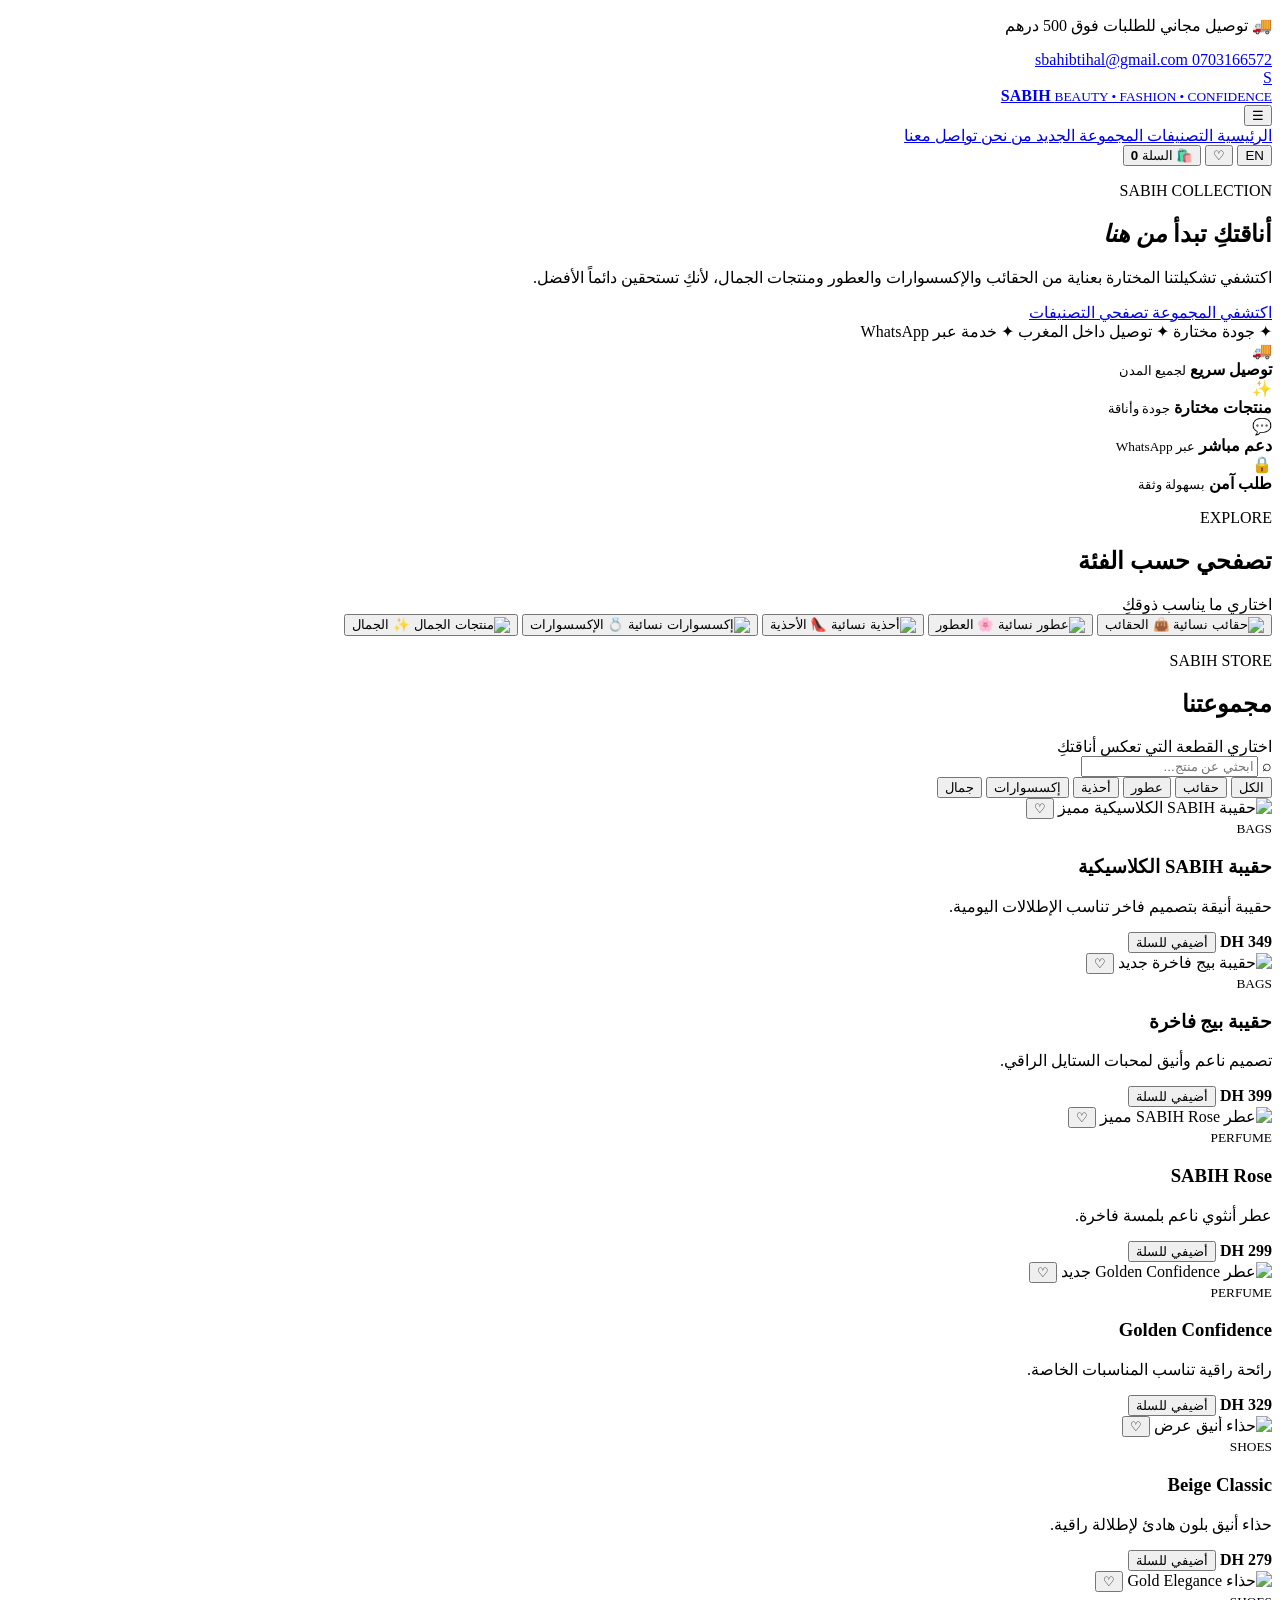
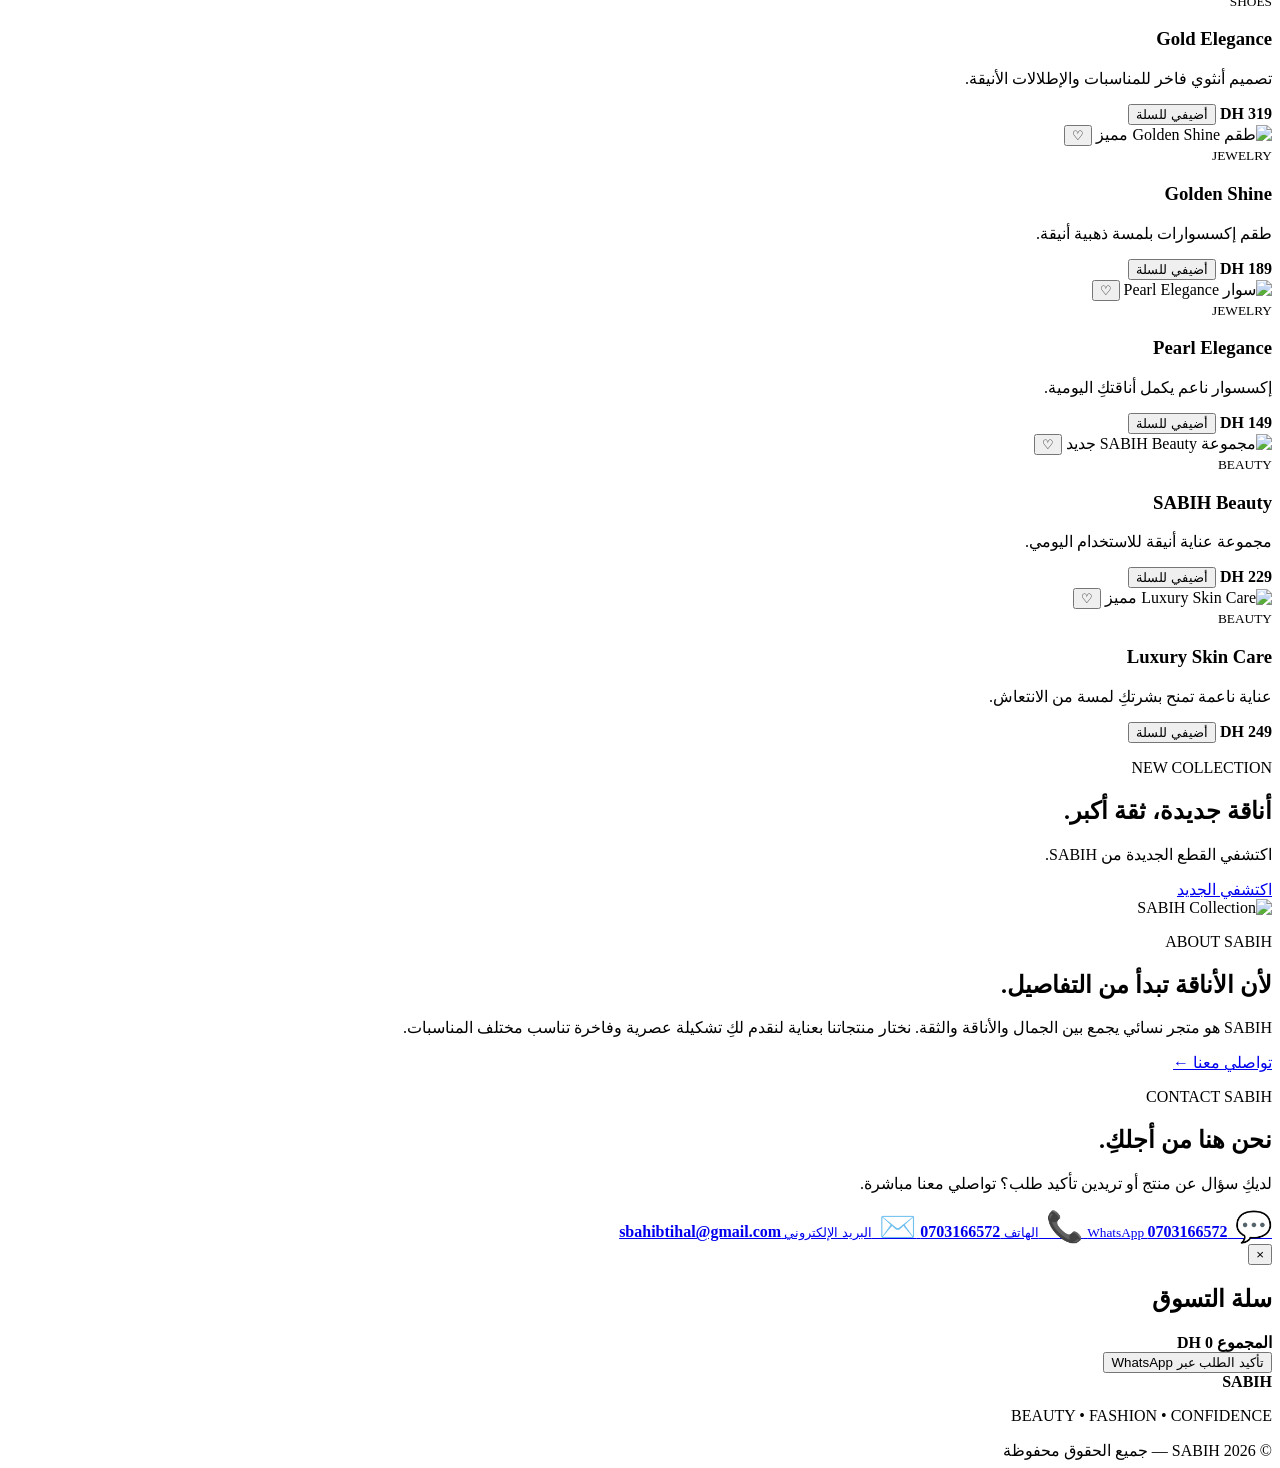
==== commit 8c80d249: "Update index.html" ====
--- a/store/e-commerce/index.html
+++ b/store/e-commerce/index.html
@@ -1,10 +1,16 @@
 <!DOCTYPE html>
 <html lang="ar" dir="rtl">
+
 <head>
+
   <meta charset="UTF-8">
-  <meta name="viewport" content="width=device-width, initial-scale=1.0">
-
-  <meta name="description"
+
+  <meta
+    name="viewport"
+    content="width=device-width, initial-scale=1.0">
+
+  <meta
+    name="description"
     content="SABIH BEAUTY • FASHION • CONFIDENCE - متجر نسائي للأناقة والجمال">
 
   <title>SABIH | BEAUTY • FASHION • CONFIDENCE</title>
@@ -12,137 +18,1618 @@
   <link rel="preconnect" href="https://fonts.googleapis.com">
   <link rel="preconnect" href="https://fonts.gstatic.com" crossorigin>
 
-  <link href="https://fonts.googleapis.com/css2?family=Cairo:wght@400;500;600;700&family=Playfair+Display:wght@500;600;700&display=swap"
+  <link
+    href="https://fonts.googleapis.com/css2?family=Cairo:wght@400;500;600;700&family=Playfair+Display:wght@500;600;700&display=swap"
     rel="stylesheet">
 
   <link rel="stylesheet" href="style.css">
+
 </head>
 
+
 <body>
 
-<!-- =========================
+
+<!-- =====================================================
      TOP BAR
-========================= -->
+===================================================== -->
 
 <div class="topbar">
+
   <div class="container topbar-inner">
 
-    <p>🚚 توصيل مجاني للطلبات فوق 500 درهم</p>
-
-    <div class="top-contact">
-      <a href="tel:+212703166572">0703166572</a>
-      <span>|</span>
+    <p>
+      🚚 توصيل مجاني للطلبات فوق 500 درهم
+    </p>
+
+    <div class="top-links">
+
+      <a href="tel:+212703166572">
+        0703166572
+      </a>
+
       <a href="mailto:sbahibtihal@gmail.com">
         sbahibtihal@gmail.com
       </a>
+
     </div>
 
   </div>
+
 </div>
 
 
-<!-- =========================
+
+<!-- =====================================================
      HEADER
-========================= -->
+===================================================== -->
 
 <header class="header">
 
-  <div class="container header-inner">
+  <div class="container nav-wrap">
+
+
+    <!-- LOGO -->
 
     <a href="#home" class="brand">
 
-      <span class="brand-name">SABIH</span>
-
-      <span class="brand-subtitle">
-        BEAUTY • FASHION • CONFIDENCE
+      <span class="brand-mark">
+        S
       </span>
 
+      <div>
+
+        <strong>
+          SABIH
+        </strong>
+
+        <small>
+          BEAUTY • FASHION • CONFIDENCE
+        </small>
+
+      </div>
+
     </a>
 
 
-    <nav class="main-nav" id="main-nav">
-
-      <a href="#home">الرئيسية</a>
-      <a href="#categories">التصنيفات</a>
-      <a href="#products">المجموعة</a>
-      <a href="#new-collection">الجديد</a>
-      <a href="#about">من نحن</a>
-      <a href="#contact">تواصل معنا</a>
+    <!-- MOBILE BUTTON -->
+
+    <button
+      id="menu-toggle"
+      class="menu-toggle"
+      type="button"
+      aria-label="فتح القائمة"
+      aria-expanded="false">
+
+      ☰
+
+    </button>
+
+
+    <!-- NAVIGATION -->
+
+    <nav id="main-nav">
+
+      <a href="#home">
+        الرئيسية
+      </a>
+
+      <a href="#categories">
+        التصنيفات
+      </a>
+
+      <a href="#products">
+        المجموعة
+      </a>
+
+      <a href="#new-collection">
+        الجديد
+      </a>
+
+      <a href="#about">
+        من نحن
+      </a>
+
+      <a href="#contact">
+        تواصل معنا
+      </a>
 
     </nav>
 
 
-    <div class="header-actions">
+    <!-- ACTIONS -->
+
+    <div class="nav-actions">
 
       <button
-        id="language-toggle"
-        class="header-icon"
-        type="button">
+        class="icon-btn"
+        type="button"
+        aria-label="اللغة">
+
         EN
+
       </button>
 
+
       <button
-        class="header-icon search-button"
-        type="button"
-        aria-label="البحث">
-        ⌕
-      </button>
-
-      <button
-        class="header-icon favorite-button"
+        class="icon-btn"
         type="button"
         aria-label="المفضلة">
+
         ♡
+
       </button>
+
 
       <button
         id="cart-button"
-        class="cart-button"
+        class="cart-btn"
         type="button">
 
         🛍️
 
-        <span id="cart-count">0</span>
+        <span>
+          السلة
+        </span>
+
+        <b id="cart-count">
+          0
+        </b>
 
       </button>
 
+    </div>
+
+  </div>
+
+</header>
+
+
+
+<!-- =====================================================
+     MAIN
+===================================================== -->
+
+<main id="home">
+
+
+
+<!-- =====================================================
+     HERO
+===================================================== -->
+
+<section class="hero">
+
+  <div class="container hero-grid">
+
+
+    <div class="hero-copy">
+
+      <p class="eyebrow">
+        SABIH COLLECTION
+      </p>
+
+      <h1>
+        أناقتكِ تبدأ
+        <em>
+          من هنا
+        </em>
+      </h1>
+
+      <p class="hero-text">
+
+        اكتشفي تشكيلتنا المختارة بعناية من الحقائب
+        والإكسسوارات والعطور ومنتجات الجمال،
+        لأنكِ تستحقين دائماً الأفضل.
+
+      </p>
+
+
+      <div class="hero-actions">
+
+        <a
+          href="#products"
+          class="btn btn-dark">
+
+          اكتشفي المجموعة
+
+        </a>
+
+
+        <a
+          href="#categories"
+          class="btn btn-light">
+
+          تصفحي التصنيفات
+
+        </a>
+
+      </div>
+
+
+      <div class="hero-points">
+
+        <span>
+          ✦ جودة مختارة
+        </span>
+
+        <span>
+          ✦ توصيل داخل المغرب
+        </span>
+
+        <span>
+          ✦ خدمة عبر WhatsApp
+        </span>
+
+      </div>
+
+    </div>
+
+
+  </div>
+
+</section>
+
+
+
+<!-- =====================================================
+     TRUST
+===================================================== -->
+
+<section class="trust">
+
+  <div class="container trust-grid">
+
+
+    <div>
+
+      <span>
+        🚚
+      </span>
+
+      <div>
+
+        <strong>
+          توصيل سريع
+        </strong>
+
+        <small>
+          لجميع المدن
+        </small>
+
+      </div>
+
+    </div>
+
+
+    <div>
+
+      <span>
+        ✨
+      </span>
+
+      <div>
+
+        <strong>
+          منتجات مختارة
+        </strong>
+
+        <small>
+          جودة وأناقة
+        </small>
+
+      </div>
+
+    </div>
+
+
+    <div>
+
+      <span>
+        💬
+      </span>
+
+      <div>
+
+        <strong>
+          دعم مباشر
+        </strong>
+
+        <small>
+          عبر WhatsApp
+        </small>
+
+      </div>
+
+    </div>
+
+
+    <div>
+
+      <span>
+        🔒
+      </span>
+
+      <div>
+
+        <strong>
+          طلب آمن
+        </strong>
+
+        <small>
+          بسهولة وثقة
+        </small>
+
+      </div>
+
+    </div>
+
+
+  </div>
+
+</section>
+
+
+
+<!-- =====================================================
+     CATEGORIES
+===================================================== -->
+
+<section
+  id="categories"
+  class="section">
+
+  <div class="container">
+
+
+    <div class="section-heading">
+
+      <p class="eyebrow">
+        EXPLORE
+      </p>
+
+      <h2>
+        تصفحي حسب الفئة
+      </h2>
+
+      <span>
+        اختاري ما يناسب ذوقكِ
+      </span>
+
+    </div>
+
+
+    <div class="category-grid">
+
+
+      <!-- BAG -->
+
       <button
-        id="menu-toggle"
-        class="menu-toggle"
         type="button"
-        aria-label="القائمة">
-
-        ☰
+        class="category-card"
+        data-filter="bags">
+
+        <img
+          src="images/bags-display.jpg"
+          alt="حقائب نسائية"
+          loading="lazy">
+
+        <span>
+          👜 الحقائب
+        </span>
 
       </button>
 
+
+      <!-- PERFUME -->
+
+      <button
+        type="button"
+        class="category-card"
+        data-filter="perfume">
+
+        <img
+          src="images/perfume.jpg"
+          alt="عطور نسائية"
+          loading="lazy">
+
+        <span>
+          🌸 العطور
+        </span>
+
+      </button>
+
+
+      <!-- SHOES -->
+
+      <button
+        type="button"
+        class="category-card"
+        data-filter="shoes">
+
+        <img
+          src="images/shoes.jpg"
+          alt="أحذية نسائية"
+          loading="lazy">
+
+        <span>
+          👠 الأحذية
+        </span>
+
+      </button>
+
+
+      <!-- JEWELRY -->
+
+      <button
+        type="button"
+        class="category-card"
+        data-filter="jewelry">
+
+        <img
+          src="images/jewelry.jpg"
+          alt="إكسسوارات نسائية"
+          loading="lazy">
+
+        <span>
+          💍 الإكسسوارات
+        </span>
+
+      </button>
+
+
+      <!-- BEAUTY -->
+
+      <button
+        type="button"
+        class="category-card"
+        data-filter="beauty">
+
+        <img
+          src="images/beauty.jpg"
+          alt="منتجات الجمال"
+          loading="lazy">
+
+        <span>
+          ✨ الجمال
+        </span>
+
+      </button>
+
+
     </div>
 
   </div>
 
-</header>
-
-
-<!-- =========================
-     MAIN
-========================= -->
-
-<main id="home">
-
-
-<!-- =========================
-     HERO
-========================= -->
-
-<section class="hero">
-
-  <div class="hero-image">
-
-    <img
-      src="images/bags-display.jpg"
-      alt="SABIH Collection">
+</section>
+
+
+
+<!-- =====================================================
+     PRODUCTS
+===================================================== -->
+
+<section
+  id="products"
+  class="section products-section">
+
+  <div class="container">
+
+
+    <div class="section-heading row-heading">
+
+
+      <div>
+
+        <p class="eyebrow">
+          SABIH STORE
+        </p>
+
+        <h2>
+          مجموعتنا
+        </h2>
+
+        <span>
+          اختاري القطعة التي تعكس أناقتكِ
+        </span>
+
+      </div>
+
+
+      <!-- SEARCH -->
+
+      <label class="search-box">
+
+        <span>
+          ⌕
+        </span>
+
+        <input
+          id="search-input"
+          type="search"
+          placeholder="ابحثي عن منتج...">
+
+      </label>
+
+
+    </div>
+
+
+
+    <!-- FILTERS -->
+
+    <div class="filter-pills">
+
+      <button
+        class="filter-pill active"
+        type="button"
+        data-filter="all">
+
+        الكل
+
+      </button>
+
+      <button
+        class="filter-pill"
+        type="button"
+        data-filter="bags">
+
+        حقائب
+
+      </button>
+
+      <button
+        class="filter-pill"
+        type="button"
+        data-filter="perfume">
+
+        عطور
+
+      </button>
+
+      <button
+        class="filter-pill"
+        type="button"
+        data-filter="shoes">
+
+        أحذية
+
+      </button>
+
+      <button
+        class="filter-pill"
+        type="button"
+        data-filter="jewelry">
+
+        إكسسوارات
+
+      </button>
+
+      <button
+        class="filter-pill"
+        type="button"
+        data-filter="beauty">
+
+        جمال
+
+      </button>
+
+    </div>
+
+
+
+    <!-- PRODUCTS GRID -->
+
+    <div class="products-grid">
+
+
+      <!-- PRODUCT 1 -->
+
+      <article
+        class="product-card"
+        data-category="bags"
+        data-name="حقيبة SABIH الكلاسيكية">
+
+        <div class="product-media">
+
+          <img
+            src="images/bag-1.jpg"
+            alt="حقيبة SABIH الكلاسيكية"
+            loading="lazy">
+
+          <span class="tag">
+            مميز
+          </span>
+
+          <button
+            class="quick"
+            type="button"
+            aria-label="المفضلة">
+
+            ♡
+
+          </button>
+
+        </div>
+
+
+        <div class="product-body">
+
+          <small>
+            BAGS
+          </small>
+
+          <h3>
+            حقيبة SABIH الكلاسيكية
+          </h3>
+
+          <p>
+            حقيبة أنيقة بتصميم فاخر تناسب الإطلالات اليومية.
+          </p>
+
+
+          <div class="product-bottom">
+
+            <strong>
+              349 DH
+            </strong>
+
+            <button
+              class="add-cart"
+              type="button"
+              data-name="حقيبة SABIH الكلاسيكية"
+              data-price="349">
+
+              أضيفي للسلة
+
+            </button>
+
+          </div>
+
+        </div>
+
+      </article>
+
+
+
+      <!-- PRODUCT 2 -->
+
+      <article
+        class="product-card"
+        data-category="bags"
+        data-name="حقيبة بيج فاخرة">
+
+        <div class="product-media">
+
+          <img
+            src="images/bag-2.jpg"
+            alt="حقيبة بيج فاخرة"
+            loading="lazy">
+
+          <span class="tag new">
+            جديد
+          </span>
+
+          <button
+            class="quick"
+            type="button">
+
+            ♡
+
+          </button>
+
+        </div>
+
+
+        <div class="product-body">
+
+          <small>
+            BAGS
+          </small>
+
+          <h3>
+            حقيبة بيج فاخرة
+          </h3>
+
+          <p>
+            تصميم ناعم وأنيق لمحبات الستايل الراقي.
+          </p>
+
+
+          <div class="product-bottom">
+
+            <strong>
+              399 DH
+            </strong>
+
+            <button
+              class="add-cart"
+              type="button"
+              data-name="حقيبة بيج فاخرة"
+              data-price="399">
+
+              أضيفي للسلة
+
+            </button>
+
+          </div>
+
+        </div>
+
+      </article>
+
+
+
+      <!-- PRODUCT 3 -->
+
+      <article
+        class="product-card"
+        data-category="perfume"
+        data-name="عطر SABIH Rose">
+
+        <div class="product-media">
+
+          <img
+            src="images/perfume-1.jpg"
+            alt="عطر SABIH Rose"
+            loading="lazy">
+
+          <span class="tag">
+            مميز
+          </span>
+
+          <button
+            class="quick"
+            type="button">
+
+            ♡
+
+          </button>
+
+        </div>
+
+
+        <div class="product-body">
+
+          <small>
+            PERFUME
+          </small>
+
+          <h3>
+            SABIH Rose
+          </h3>
+
+          <p>
+            عطر أنثوي ناعم بلمسة فاخرة.
+          </p>
+
+
+          <div class="product-bottom">
+
+            <strong>
+              299 DH
+            </strong>
+
+            <button
+              class="add-cart"
+              type="button"
+              data-name="عطر SABIH Rose"
+              data-price="299">
+
+              أضيفي للسلة
+
+            </button>
+
+          </div>
+
+        </div>
+
+      </article>
+
+
+
+      <!-- PRODUCT 4 -->
+
+      <article
+        class="product-card"
+        data-category="perfume"
+        data-name="عطر Golden Confidence">
+
+        <div class="product-media">
+
+          <img
+            src="images/perfume-2.jpg"
+            alt="عطر Golden Confidence"
+            loading="lazy">
+
+          <span class="tag new">
+            جديد
+          </span>
+
+          <button
+            class="quick"
+            type="button">
+
+            ♡
+
+          </button>
+
+        </div>
+
+
+        <div class="product-body">
+
+          <small>
+            PERFUME
+          </small>
+
+          <h3>
+            Golden Confidence
+          </h3>
+
+          <p>
+            رائحة راقية تناسب المناسبات الخاصة.
+          </p>
+
+
+          <div class="product-bottom">
+
+            <strong>
+              329 DH
+            </strong>
+
+            <button
+              class="add-cart"
+              type="button"
+              data-name="عطر Golden Confidence"
+              data-price="329">
+
+              أضيفي للسلة
+
+            </button>
+
+          </div>
+
+        </div>
+
+      </article>
+
+
+
+      <!-- PRODUCT 5 -->
+
+      <article
+        class="product-card"
+        data-category="shoes"
+        data-name="حذاء أنيق Beige Classic">
+
+        <div class="product-media">
+
+          <img
+            src="images/shoes-1.jpg"
+            alt="حذاء أنيق"
+            loading="lazy">
+
+          <span class="tag sale">
+            عرض
+          </span>
+
+          <button
+            class="quick"
+            type="button">
+
+            ♡
+
+          </button>
+
+        </div>
+
+
+        <div class="product-body">
+
+          <small>
+            SHOES
+          </small>
+
+          <h3>
+            Beige Classic
+          </h3>
+
+          <p>
+            حذاء أنيق بلون هادئ لإطلالة راقية.
+          </p>
+
+
+          <div class="product-bottom">
+
+            <strong>
+              279 DH
+            </strong>
+
+            <button
+              class="add-cart"
+              type="button"
+              data-name="حذاء Beige Classic"
+              data-price="279">
+
+              أضيفي للسلة
+
+            </button>
+
+          </div>
+
+        </div>
+
+      </article>
+
+
+
+      <!-- PRODUCT 6 -->
+
+      <article
+        class="product-card"
+        data-category="shoes"
+        data-name="حذاء Gold Elegance">
+
+        <div class="product-media">
+
+          <img
+            src="images/shoes-2.jpg"
+            alt="حذاء Gold Elegance"
+            loading="lazy">
+
+          <button
+            class="quick"
+            type="button">
+
+            ♡
+
+          </button>
+
+        </div>
+
+
+        <div class="product-body">
+
+          <small>
+            SHOES
+          </small>
+
+          <h3>
+            Gold Elegance
+          </h3>
+
+          <p>
+            تصميم أنثوي فاخر للمناسبات والإطلالات الأنيقة.
+          </p>
+
+
+          <div class="product-bottom">
+
+            <strong>
+              319 DH
+            </strong>
+
+            <button
+              class="add-cart"
+              type="button"
+              data-name="حذاء Gold Elegance"
+              data-price="319">
+
+              أضيفي للسلة
+
+            </button>
+
+          </div>
+
+        </div>
+
+      </article>
+
+
+
+      <!-- PRODUCT 7 -->
+
+      <article
+        class="product-card"
+        data-category="jewelry"
+        data-name="طقم Golden Shine">
+
+        <div class="product-media">
+
+          <img
+            src="images/jewelry-1.jpg"
+            alt="طقم Golden Shine"
+            loading="lazy">
+
+          <span class="tag">
+            مميز
+          </span>
+
+          <button
+            class="quick"
+            type="button">
+
+            ♡
+
+          </button>
+
+        </div>
+
+
+        <div class="product-body">
+
+          <small>
+            JEWELRY
+          </small>
+
+          <h3>
+            Golden Shine
+          </h3>
+
+          <p>
+            طقم إكسسوارات بلمسة ذهبية أنيقة.
+          </p>
+
+
+          <div class="product-bottom">
+
+            <strong>
+              189 DH
+            </strong>
+
+            <button
+              class="add-cart"
+              type="button"
+              data-name="طقم Golden Shine"
+              data-price="189">
+
+              أضيفي للسلة
+
+            </button>
+
+          </div>
+
+        </div>
+
+      </article>
+
+
+
+      <!-- PRODUCT 8 -->
+
+      <article
+        class="product-card"
+        data-category="jewelry"
+        data-name="سوار Pearl Elegance">
+
+        <div class="product-media">
+
+          <img
+            src="images/jewelry-2.jpg"
+            alt="سوار Pearl Elegance"
+            loading="lazy">
+
+          <button
+            class="quick"
+            type="button">
+
+            ♡
+
+          </button>
+
+        </div>
+
+
+        <div class="product-body">
+
+          <small>
+            JEWELRY
+          </small>
+
+          <h3>
+            Pearl Elegance
+          </h3>
+
+          <p>
+            إكسسوار ناعم يكمل أناقتكِ اليومية.
+          </p>
+
+
+          <div class="product-bottom">
+
+            <strong>
+              149 DH
+            </strong>
+
+            <button
+              class="add-cart"
+              type="button"
+              data-name="سوار Pearl Elegance"
+              data-price="149">
+
+              أضيفي للسلة
+
+            </button>
+
+          </div>
+
+        </div>
+
+      </article>
+
+
+
+      <!-- PRODUCT 9 -->
+
+      <article
+        class="product-card"
+        data-category="beauty"
+        data-name="مجموعة SABIH Beauty">
+
+        <div class="product-media">
+
+          <img
+            src="images/beauty-1.jpg"
+            alt="مجموعة SABIH Beauty"
+            loading="lazy">
+
+          <span class="tag new">
+            جديد
+          </span>
+
+          <button
+            class="quick"
+            type="button">
+
+            ♡
+
+          </button>
+
+        </div>
+
+
+        <div class="product-body">
+
+          <small>
+            BEAUTY
+          </small>
+
+          <h3>
+            SABIH Beauty
+          </h3>
+
+          <p>
+            مجموعة عناية أنيقة للاستخدام اليومي.
+          </p>
+
+
+          <div class="product-bottom">
+
+            <strong>
+              229 DH
+            </strong>
+
+            <button
+              class="add-cart"
+              type="button"
+              data-name="مجموعة SABIH Beauty"
+              data-price="229">
+
+              أضيفي للسلة
+
+            </button>
+
+          </div>
+
+        </div>
+
+      </article>
+
+
+
+      <!-- PRODUCT 10 -->
+
+      <article
+        class="product-card"
+        data-category="beauty"
+        data-name="Luxury Skin Care">
+
+        <div class="product-media">
+
+          <img
+            src="images/beauty-2.jpg"
+            alt="Luxury Skin Care"
+            loading="lazy">
+
+          <span class="tag">
+            مميز
+          </span>
+
+          <button
+            class="quick"
+            type="button">
+
+            ♡
+
+          </button>
+
+        </div>
+
+
+        <div class="product-body">
+
+          <small>
+            BEAUTY
+          </small>
+
+          <h3>
+            Luxury Skin Care
+          </h3>
+
+          <p>
+            عناية ناعمة تمنح بشرتكِ لمسة من الانتعاش.
+          </p>
+
+
+          <div class="product-bottom">
+
+            <strong>
+              249 DH
+            </strong>
+
+            <button
+              class="add-cart"
+              type="button"
+              data-name="Luxury Skin Care"
+              data-price="249">
+
+              أضيفي للسلة
+
+            </button>
+
+          </div>
+
+        </div>
+
+      </article>
+
+
+    </div>
+
+
+    <!-- NO RESULTS -->
+
+    <div
+      id="no-results"
+      class="no-results"
+      hidden>
+
+      لم نجد أي منتج مطابق لبحثكِ.
+
+    </div>
+
 
   </div>
 
-
-  <div class="hero
+</section>
+
+
+
+<!-- =====================================================
+     NEW COLLECTION
+===================================================== -->
+
+<section
+  id="new-collection"
+  class="offer-banner">
+
+  <div class="container offer-inner">
+
+    <div>
+
+      <p class="eyebrow">
+        NEW COLLECTION
+      </p>
+
+      <h2>
+        أناقة جديدة،
+        ثقة أكبر.
+      </h2>
+
+      <p>
+        اكتشفي القطع الجديدة من SABIH.
+      </p>
+
+    </div>
+
+
+    <a
+      href="#products"
+      class="btn btn-light">
+
+      اكتشفي الجديد
+
+    </a>
+
+  </div>
+
+</section>
+
+
+
+<!-- =====================================================
+     ABOUT
+===================================================== -->
+
+<section
+  id="about"
+  class="section about-section">
+
+  <div class="container about-grid">
+
+
+    <div class="about-image">
+
+      <img
+        src="images/bags-classic.jpg"
+        alt="SABIH Collection"
+        loading="lazy">
+
+    </div>
+
+
+    <div class="about-copy">
+
+      <p class="eyebrow">
+        ABOUT SABIH
+      </p>
+
+      <h2>
+        لأن الأناقة
+        تبدأ من التفاصيل.
+      </h2>
+
+      <p>
+
+        SABIH هو متجر نسائي يجمع بين الجمال
+        والأناقة والثقة. نختار منتجاتنا بعناية
+        لنقدم لكِ تشكيلة عصرية وفاخرة تناسب
+        مختلف المناسبات.
+
+      </p>
+
+      <a
+        href="#contact"
+        class="text-link">
+
+        تواصلي معنا ←
+
+      </a>
+
+    </div>
+
+
+  </div>
+
+</section>
+
+
+
+<!-- =====================================================
+     CONTACT
+===================================================== -->
+
+<section
+  id="contact"
+  class="contact-section">
+
+  <div class="container contact-grid">
+
+
+    <div>
+
+      <p class="eyebrow">
+        CONTACT SABIH
+      </p>
+
+      <h2>
+        نحن هنا
+        من أجلكِ.
+      </h2>
+
+      <p>
+        لديكِ سؤال عن منتج أو تريدين تأكيد طلب؟
+        تواصلي معنا مباشرة.
+      </p>
+
+    </div>
+
+
+    <div class="contact-cards">
+
+
+      <a href="https://wa.me/212703166572"
+         target="_blank"
+         rel="noopener">
+
+        <span style="font-size:30px;">
+          💬
+        </span>
+
+        <span>
+
+          <small>
+            WhatsApp
+          </small>
+
+          <strong>
+            0703166572
+          </strong>
+
+        </span>
+
+      </a>
+
+
+      <a href="tel:+212703166572">
+
+        <span style="font-size:30px;">
+          📞
+        </span>
+
+        <span>
+
+          <small>
+            الهاتف
+          </small>
+
+          <strong>
+            0703166572
+          </strong>
+
+        </span>
+
+      </a>
+
+
+      <a href="mailto:sbahibtihal@gmail.com">
+
+        <span style="font-size:30px;">
+          ✉️
+        </span>
+
+        <span>
+
+          <small>
+            البريد الإلكتروني
+          </small>
+
+          <strong>
+            sbahibtihal@gmail.com
+          </strong>
+
+        </span>
+
+      </a>
+
+
+    </div>
+
+  </div>
+
+</section>
+
+
+
+</main>
+
+
+
+<!-- =====================================================
+     CART
+===================================================== -->
+
+<div
+  id="cart"
+  class="cart-overlay"
+  aria-hidden="true">
+
+
+  <aside class="cart-panel">
+
+
+    <button
+      id="close-cart"
+      class="close-cart"
+      type="button"
+      aria-label="إغلاق">
+
+      ×
+
+    </button>
+
+
+    <h2>
+      سلة التسوق
+    </h2>
+
+
+    <div id="cart-items">
+
+    </div>
+
+
+    <div class="cart-total">
+
+      <strong>
+        المجموع
+      </strong>
+
+      <strong id="cart-total">
+        0 DH
+      </strong>
+
+    </div>
+
+
+    <button
+      id="checkout"
+      class="checkout"
+      type="button">
+
+      تأكيد الطلب عبر WhatsApp
+
+    </button>
+
+
+  </aside>
+
+</div>
+
+
+
+<!-- =====================================================
+     FOOTER
+===================================================== -->
+
+<footer>
+
+  <div class="container footer-inner">
+
+
+    <div>
+
+      <strong>
+        SABIH
+      </strong>
+
+      <p>
+        BEAUTY • FASHION • CONFIDENCE
+      </p>
+
+    </div>
+
+
+    <div>
+
+      © 2026 SABIH — جميع الحقوق محفوظة
+
+    </div>
+
+
+  </div>
+
+</footer>
+
+
+
+<!-- =====================================================
+     JAVASCRIPT
+===================================================== -->
+
+<script src="script.js"></script>
+
+</body>
+
+</html>
